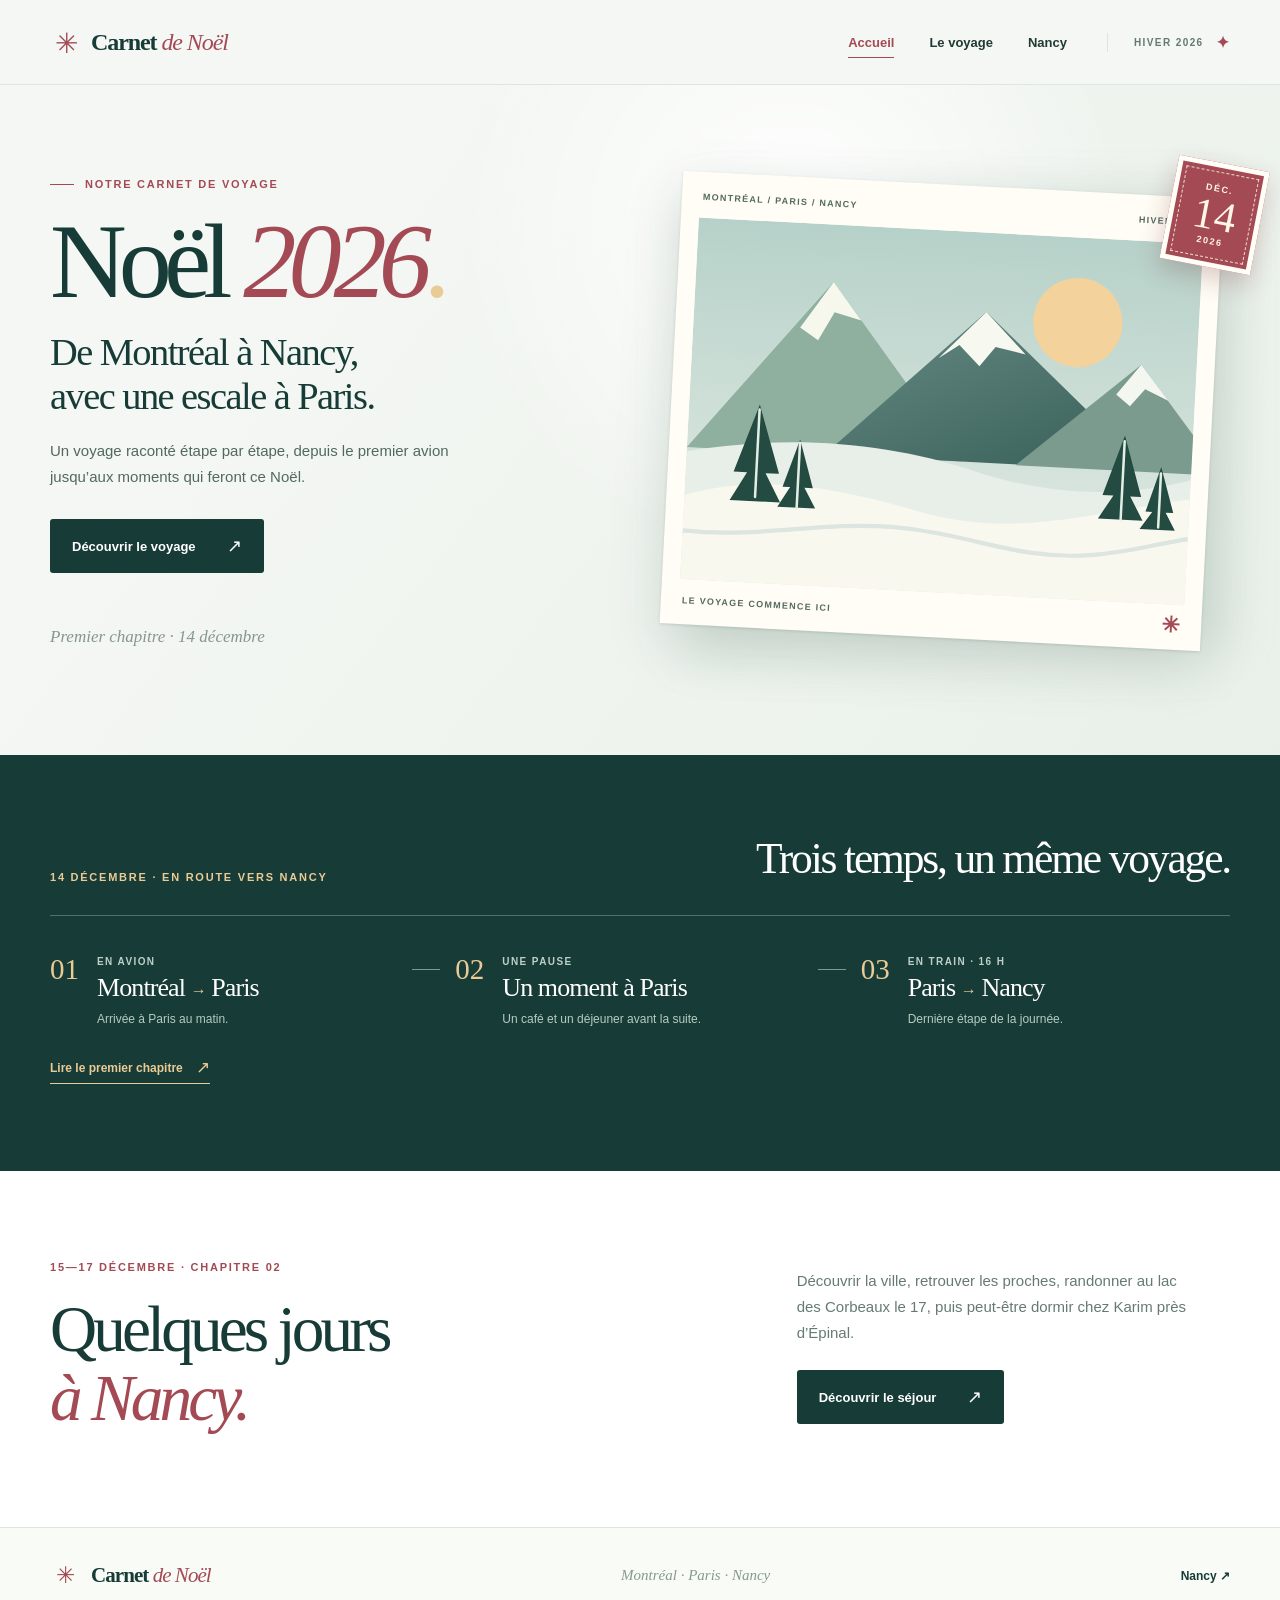
==== index.html @ 18bbd1e0 "Add possible overnight stay near Epinal" ====
<!doctype html>
<html lang="fr">
  <head>
    <meta charset="UTF-8" />
    <meta name="viewport" content="width=device-width, initial-scale=1" />
    <meta name="theme-color" content="#173b36" />
    <meta name="description" content="Le carnet de notre voyage de Noël 2026, de Montréal à Nancy en passant par Paris." />
    <title>Noël 2026 — Carnet de voyage</title>
    <link rel="icon" href="favicon.svg" type="image/svg+xml" />
    <link rel="stylesheet" href="styles.css" />
  </head>
  <body>
    <a class="skip-link" href="#contenu">Aller au contenu</a>
    <header class="site-header">
      <div class="shell header-inner">
        <a class="brand" href="index.html" aria-label="Carnet de Noël, accueil"><span class="brand-mark" aria-hidden="true">✳</span><span>Carnet <em>de Noël</em></span></a>
        <nav aria-label="Navigation principale"><a href="index.html" aria-current="page">Accueil</a><a href="voyage.html">Le voyage</a><a href="nancy.html">Nancy</a></nav>
        <span class="header-date">Hiver 2026 <span aria-hidden="true">✦</span></span>
      </div>
    </header>

    <main id="contenu">
      <section class="cover" aria-labelledby="cover-title">
        <div class="shell cover-grid">
          <div class="cover-copy">
            <p class="eyebrow"><span class="eyebrow-line"></span> Notre carnet de voyage</p>
            <h1 id="cover-title">Noël <i>2026</i><span class="title-period">.</span></h1>
            <p class="cover-lead">De Montréal à Nancy,<br />avec une escale à Paris.</p>
            <p class="cover-body">Un voyage raconté étape par étape, depuis le premier avion jusqu’aux moments qui feront ce Noël.</p>
            <a class="button button-primary" href="voyage.html">Découvrir le voyage <span aria-hidden="true">↗</span></a>
            <p class="cover-note">Premier chapitre · 14 décembre</p>
          </div>

          <div class="postcard-wrap" aria-label="Carte postale illustrée de montagnes enneigées">
            <div class="postcard">
              <div class="postcard-topline"><span>MONTRÉAL / PARIS / NANCY</span><span>HIVER 2026</span></div>
              <svg class="winter-scene" viewBox="0 0 600 430" role="img" aria-label="Montagnes enneigées, sapins et soleil d’hiver" xmlns="http://www.w3.org/2000/svg">
                <defs><linearGradient id="sky" x1="0" y1="0" x2="0" y2="1"><stop stop-color="#b6d1c9"/><stop offset="1" stop-color="#e4ece5"/></linearGradient><linearGradient id="mountain" x1="0" y1="0" x2="1" y2="1"><stop stop-color="#698d86"/><stop offset="1" stop-color="#365d57"/></linearGradient></defs>
                <rect width="600" height="430" fill="url(#sky)"/><circle cx="456" cy="101" r="53" fill="#f4d29b"/>
                <path d="M0 273 164 68l164 205Z" fill="#8faf9f"/><path d="m164 68 35 44-32-8-18 34-22-14Z" fill="#f6f8ee"/>
                <path d="M164 273 347 94l203 179Z" fill="url(#mountain)"/><path d="m347 94 49 48-36-7-18 24-25-24-24 17Z" fill="#f7f8ef"/>
                <path d="M391 274 534 147l104 127Z" fill="#7b9b8e"/><path d="m534 147 34 41-28-12-17 21-17-13Z" fill="#f4f7ef"/>
                <path d="M0 278c121-27 238-23 344 6 109 29 191 17 256-3v149H0Z" fill="#e8eee8"/>
                <path d="M0 330c88-30 179-19 279 5 116 27 205-10 321-31v126H0Z" fill="#f8f8ef"/>
                <g fill="#234b42"><path d="m57 299 27-81 27 81h-16l19 34H54l19-34Z"/><path d="m116 314 18-57 18 57h-10l14 24h-45l14-24Z"/><path d="m496 304 23-72 23 72h-13l16 28h-53l17-28Z"/><path d="m548 321 16-54 17 54h-9l12 21h-42l14-21Z"/></g>
                <g stroke="#e3eee5" stroke-width="3" stroke-linecap="round"><path d="M84 224v104M134 261v78M519 239v93M564 275v64"/></g>
                <path d="M0 372c92 5 161-19 248-17 97 3 149 32 237 21 44-5 79-18 115-25" fill="none" stroke="#dce5df" stroke-width="5"/>
              </svg>
              <div class="postcard-bottomline"><span>LE VOYAGE COMMENCE ICI</span><span aria-hidden="true">✳</span></div>
            </div>
            <div class="postcard-stamp" aria-hidden="true"><span>DÉC.</span><strong>14</strong><span>2026</span></div>
          </div>
        </div>
      </section>

      <section class="route-preview" aria-labelledby="route-title">
        <div class="shell">
          <div class="route-heading"><p class="eyebrow eyebrow-gold">14 décembre · En route vers Nancy</p><h2 id="route-title">Trois temps, un même voyage.</h2></div>
          <ol class="route-list">
            <li><span class="route-number">01</span><span class="route-line"></span><div><span class="route-mode">En avion</span><h3>Montréal <span aria-hidden="true">→</span> Paris</h3><p>Arrivée à Paris au matin.</p></div></li>
            <li><span class="route-number">02</span><span class="route-line"></span><div><span class="route-mode">Une pause</span><h3>Un moment à Paris</h3><p>Un café et un déjeuner avant la suite.</p></div></li>
            <li><span class="route-number">03</span><div><span class="route-mode">En train · 16 h</span><h3>Paris <span aria-hidden="true">→</span> Nancy</h3><p>Dernière étape de la journée.</p></div></li>
          </ol>
          <a class="light-link" href="voyage.html">Lire le premier chapitre <span aria-hidden="true">↗</span></a>
        </div>
      </section>
      <section class="stay-preview" aria-labelledby="stay-preview-title">
        <div class="shell stay-preview-grid"><div><p class="eyebrow">15—17 décembre · Chapitre 02</p><h2 id="stay-preview-title">Quelques jours<br /><i>à Nancy.</i></h2></div><div><p>Découvrir la ville, retrouver les proches, randonner au lac des Corbeaux le 17, puis peut-être dormir chez Karim près d’Épinal.</p><a class="button button-primary" href="nancy.html">Découvrir le séjour <span aria-hidden="true">↗</span></a></div></div>
      </section>
    </main>

    <footer class="site-footer"><div class="shell footer-inner"><a class="brand" href="index.html"><span class="brand-mark" aria-hidden="true">✳</span><span>Carnet <em>de Noël</em></span></a><p>Montréal · Paris · Nancy</p><a href="nancy.html">Nancy ↗</a></div></footer>
  </body>
</html>
---- styles.css ----
:root {
  --pine: #173b36;
  --deep-pine: #102e2b;
  --leaf: #40665d;
  --snow: #f4f7f3;
  --paper: #fffef9;
  --ink: #213a35;
  --muted: #667a73;
  --line: #dce6df;
  --berry: #a34a54;
  --gold: #eacb95;
  --display: "Iowan Old Style", "Baskerville", "Palatino Linotype", Georgia, serif;
  --body: "Avenir Next", Avenir, "Segoe UI", sans-serif;
}

*, *::before, *::after { box-sizing: border-box; }
html { scroll-behavior: smooth; }
body { margin: 0; color: var(--ink); background: var(--snow); font-family: var(--body); -webkit-font-smoothing: antialiased; }
a { color: inherit; text-decoration: none; }
svg { display: block; max-width: 100%; }
::selection { color: var(--deep-pine); background: var(--gold); }
:focus-visible { outline: 3px solid var(--berry); outline-offset: 4px; }
section { scroll-margin-top: 90px; }
.shell { width: min(1180px, calc(100% - 72px)); margin-inline: auto; }
.skip-link { position: fixed; top: 10px; left: 10px; z-index: 100; padding: 10px 16px; color: white; background: var(--pine); transform: translateY(-160%); }
.skip-link:focus { transform: translateY(0); }
h1, h2, h3, p { margin-top: 0; }
h1, h2, h3 { font-family: var(--display); font-weight: 500; }

.site-header { position: relative; z-index: 10; background: var(--snow); border-bottom: 1px solid #dce7df; }
.header-inner { display: flex; align-items: center; min-height: 84px; gap: 40px; }
.brand { display: inline-flex; align-items: center; gap: 10px; flex: none; color: var(--pine); font-family: var(--display); font-size: 24px; font-weight: 700; letter-spacing: -.045em; white-space: nowrap; }
.brand em { color: var(--berry); font-style: italic; font-weight: 500; }
.brand-mark { display: grid; place-items: center; width: 31px; height: 31px; color: var(--berry); font-family: var(--body); font-size: 28px; font-weight: 400; }
.site-header nav { display: flex; align-items: center; gap: 35px; margin-left: auto; font-size: 13px; font-weight: 700; }
.site-header nav a { position: relative; padding-block: 8px; transition: color .2s ease; }
.site-header nav a:hover, .site-header nav a[aria-current="page"] { color: var(--berry); }
.site-header nav a[aria-current="page"]::after { position: absolute; right: 0; bottom: 0; left: 0; height: 1px; content: ""; background: var(--berry); }
.header-date { display: flex; align-items: center; gap: 12px; padding-left: 26px; border-left: 1px solid var(--line); color: var(--muted); font-size: 10px; font-weight: 800; letter-spacing: .14em; text-transform: uppercase; white-space: nowrap; }
.header-date span { color: var(--berry); font-size: 16px; }

.eyebrow { display: flex; align-items: center; gap: 11px; margin-bottom: 22px; color: var(--berry); font-size: 11px; font-weight: 800; letter-spacing: .16em; text-transform: uppercase; }
.eyebrow-line { width: 24px; height: 1px; background: currentColor; }
.eyebrow-gold { color: var(--gold); }
.button { display: inline-flex; align-items: center; justify-content: space-between; gap: 31px; min-height: 54px; padding: 0 22px; border-radius: 3px; font-size: 13px; font-weight: 750; transition: transform .2s ease, background .2s ease; }
.button:hover { transform: translateY(-3px); }
.button-primary { color: white; background: var(--pine); }
.button-primary:hover { background: var(--deep-pine); }
.button span, .text-link span { font-size: 18px; font-weight: 400; }
.text-link { display: inline-flex; align-items: center; gap: 12px; padding-bottom: 5px; border-bottom: 1px solid #98b1a3; color: var(--pine); font-size: 13px; font-weight: 800; transition: color .2s ease, border-color .2s ease; }
.text-link:hover { color: var(--berry); border-color: var(--berry); }

/* Cover */
.cover { overflow: hidden; background: radial-gradient(circle at 62% 21%, #fff 0, transparent 35%), linear-gradient(128deg, #f4f7f3 24%, #e9f0e9 100%); }
.cover-grid { display: grid; grid-template-columns: minmax(0, .95fr) minmax(440px, 1fr); align-items: center; gap: clamp(45px, 7vw, 100px); min-height: 660px; padding-block: 80px 95px; }
.cover-copy { position: relative; z-index: 1; }
.cover h1 { margin-bottom: 19px; color: var(--pine); font-size: clamp(82px, 8.3vw, 128px); letter-spacing: -.075em; line-height: .94; white-space: nowrap; }
.cover h1 i { color: var(--berry); font-weight: 400; }
.title-period { color: var(--gold); }
.cover-lead { margin-bottom: 19px; color: var(--pine); font-family: var(--display); font-size: clamp(30px, 3vw, 42px); letter-spacing: -.04em; line-height: 1.14; }
.cover-body { max-width: 440px; margin-bottom: 29px; color: #526960; font-size: 15px; line-height: 1.75; }
.cover-note { margin: 54px 0 0; color: #85988d; font-family: var(--display); font-size: 17px; font-style: italic; }
.postcard-wrap { position: relative; padding: 20px 18px 22px 0; transform: rotate(3deg); }
.postcard-wrap::before { position: absolute; inset: 35px 2px 8px 15px; content: ""; background: #9cb7a7; filter: blur(25px); opacity: .28; transform: rotate(-3deg); }
.postcard { position: relative; padding: 18px; background: #fffdf5; box-shadow: 0 20px 60px #183d361e, 0 1px 3px #173b3626; }
.postcard-topline, .postcard-bottomline { display: flex; align-items: center; justify-content: space-between; color: #536a60; font-size: 9px; font-weight: 800; letter-spacing: .14em; }
.postcard-topline { padding: 2px 3px 16px; }
.postcard-bottomline { padding: 14px 3px 0; }
.postcard-bottomline span:last-child { color: var(--berry); font-size: 22px; line-height: .6; }
.winter-scene { width: 100%; aspect-ratio: 600 / 430; object-fit: cover; }
.postcard-stamp { position: absolute; top: -16px; right: -20px; display: flex; flex-direction: column; align-items: center; justify-content: center; width: 92px; height: 105px; color: #fff6e9; background: var(--berry); border: 5px solid #fffdf5; outline: 1px dashed #f1d9cb; outline-offset: -10px; box-shadow: 0 10px 25px #6f30323d; transform: rotate(8deg); }
.postcard-stamp span { font-size: 9px; font-weight: 800; letter-spacing: .18em; }
.postcard-stamp strong { font-family: var(--display); font-size: 43px; font-weight: 400; line-height: 1; }
.route-preview { padding-block: 80px 87px; color: white; background: var(--pine); }
.route-heading { display: flex; align-items: end; justify-content: space-between; gap: 28px; padding-bottom: 32px; border-bottom: 1px solid #52716a; }
.route-heading .eyebrow { margin-bottom: 0; }
.route-heading h2 { max-width: 580px; margin: 0; font-size: clamp(34px, 3.4vw, 48px); letter-spacing: -.05em; line-height: 1.1; text-align: right; }
.route-list { display: grid; grid-template-columns: repeat(3, minmax(0, 1fr)); gap: 36px; margin: 39px 0 29px; padding: 0; list-style: none; }
.route-list li { position: relative; display: flex; gap: 18px; min-width: 0; }
.route-number { flex: none; color: var(--gold); font-family: var(--display); font-size: 29px; line-height: 1; }
.route-line { position: absolute; top: 14px; right: -21px; width: 28px; border-top: 1px solid #7d9a8e; }
.route-mode { display: block; margin: 1px 0 7px; color: #bed0c6; font-size: 10px; font-weight: 800; letter-spacing: .14em; text-transform: uppercase; }
.route-list h3 { margin-bottom: 7px; color: #fff; font-size: 26px; letter-spacing: -.035em; line-height: 1.1; }
.route-list h3 span { color: var(--gold); font-family: var(--body); font-size: 16px; }
.route-list p { margin: 0; color: #b6ccc1; font-size: 12px; line-height: 1.55; }
.light-link { display: inline-flex; align-items: center; gap: 13px; padding-bottom: 5px; border-bottom: 1px solid var(--gold); color: var(--gold); font-size: 12px; font-weight: 800; }
.light-link:hover { color: white; border-color: white; }
.light-link span { font-size: 17px; font-weight: 400; }
.stay-preview { padding-block: 90px 95px; background: #fff; }
.stay-preview-grid { display: grid; grid-template-columns: 1fr minmax(0, .66fr); align-items: end; gap: 90px; }
.stay-preview h2 { margin: 0; color: var(--pine); font-size: clamp(51px, 5.1vw, 75px); letter-spacing: -.06em; line-height: 1.05; }
.stay-preview h2 i { color: var(--berry); font-weight: 400; }
.stay-preview-grid > div:last-child { padding-bottom: 8px; }
.stay-preview-grid > div:last-child p { max-width: 390px; margin-bottom: 24px; color: var(--muted); font-size: 15px; line-height: 1.75; }

/* Journey chapter */
.journey-hero { overflow: hidden; background: radial-gradient(circle at 90% 0, #fff 0, transparent 38%), #edf3ec; }
.journey-hero-grid { display: grid; grid-template-columns: minmax(0, 1fr) minmax(430px, .9fr); align-items: center; gap: 70px; min-height: 485px; padding-block: 75px 88px; }
.journey-hero h1 { margin-bottom: 18px; color: var(--pine); font-size: clamp(75px, 8vw, 120px); letter-spacing: -.075em; line-height: .97; }
.journey-hero h1 i { color: var(--berry); font-weight: 400; }
.journey-lead { max-width: 480px; margin-bottom: 29px; color: #526960; font-size: 17px; line-height: 1.68; }
.journey-ticket { position: relative; padding: 28px 32px 31px; background: #fffdf5; border: 1px solid #e1e4d9; box-shadow: 16px 16px 0 #d4e2d7, 0 14px 40px #173b3614; transform: rotate(2deg); }
.journey-ticket::before, .journey-ticket::after { position: absolute; left: -1px; width: 18px; height: 18px; border-radius: 50%; content: ""; background: #edf3ec; }
.journey-ticket::before { top: 64%; transform: translate(-50%, -50%); }
.journey-ticket::after { right: -1px; left: auto; top: 64%; transform: translate(50%, -50%); }
.ticket-top { display: flex; justify-content: space-between; color: #6a8073; font-size: 10px; font-weight: 800; letter-spacing: .14em; }
.ticket-route { display: flex; align-items: center; justify-content: space-between; gap: 15px; margin: 39px 0 8px; color: var(--pine); font-family: var(--display); font-size: clamp(42px, 4vw, 56px); letter-spacing: -.055em; line-height: 1; }
.ticket-dash { position: relative; flex: 1; min-width: 20px; border-top: 1px dashed #96ad9d; }
.ticket-dash span { position: absolute; top: -9px; left: calc(50% - 7px); padding: 0 3px; color: var(--berry); background: #fffdf5; font-family: var(--body); font-size: 14px; }
.ticket-cities { display: flex; justify-content: space-between; color: var(--muted); font-size: 11px; font-weight: 700; }
.ticket-bottom { display: flex; justify-content: space-between; gap: 20px; margin-top: 31px; padding-top: 22px; border-top: 1px dashed #a9bbaa; }
.ticket-bottom div { display: flex; flex-direction: column; gap: 5px; }
.ticket-bottom small { color: #819687; font-size: 9px; font-weight: 800; letter-spacing: .13em; }
.ticket-bottom strong { color: var(--pine); font-size: 13px; }
.chapter-nav { background: #fff; border-block: 1px solid var(--line); }
.chapter-nav .shell { display: flex; justify-content: center; gap: clamp(35px, 8vw, 110px); }
.chapter-nav a { display: flex; align-items: center; gap: 9px; min-height: 60px; color: var(--pine); font-size: 12px; font-weight: 750; white-space: nowrap; }
.chapter-nav a:hover { color: var(--berry); }
.chapter-nav span { color: var(--berry); font-family: var(--display); font-size: 18px; }
.chapter { padding-block: 105px; }
.chapter-grid { display: grid; grid-template-columns: minmax(0, .85fr) minmax(420px, 1fr); align-items: center; gap: clamp(60px, 10vw, 145px); }
.chapter-copy { max-width: 500px; }
.chapter-copy h2, .chapter-train h2 { margin: 0 0 24px; color: var(--pine); font-size: clamp(54px, 5.5vw, 78px); letter-spacing: -.06em; line-height: 1.02; }
.chapter-copy h2 i, .chapter-train h2 i { color: var(--berry); font-weight: 400; }
.chapter-copy > p:not(.eyebrow), .chapter-train p:not(.eyebrow) { color: #586f64; font-size: 15px; line-height: 1.75; }
.chapter-copy > p strong { color: var(--pine); }
.chapter-meta { display: grid; grid-template-columns: auto 1fr; gap: 10px 20px; max-width: 410px; margin-top: 30px; padding-top: 20px; border-top: 1px solid #bdcec0; font-size: 12px; }
.chapter-meta span { color: var(--muted); }
.chapter-meta strong { color: var(--pine); }
.chapter-flight { background: #f5f8f4; }
.flight-art { position: relative; overflow: hidden; height: 440px; background: linear-gradient(160deg, #364e60 0%, #6f8f94 54%, #b7d0c5 100%); }
.flight-sun { position: absolute; top: 58px; right: 75px; width: 85px; height: 85px; border-radius: 50%; background: #f2d5a2; box-shadow: 0 0 0 21px #eacb9517; }
.flight-horizon { position: absolute; right: -12%; bottom: -95px; left: -12%; height: 260px; border-radius: 50% 50% 0 0; background: #ceded2; transform: rotate(-7deg); }
.flight-horizon::before { position: absolute; top: 24px; right: 0; left: 0; height: 260px; border-radius: 50% 50% 0 0; content: ""; background: #eef1e7; transform: rotate(5deg); }
.flight-path { position: absolute; top: 116px; left: 55px; width: 280px; height: 190px; border-top: 2px dashed #e8ede7; border-left: 2px dashed #e8ede7; border-radius: 75% 0 0 0; transform: rotate(-12deg); }
.flight-plane { position: absolute; top: 91px; left: 318px; color: #fff7e7; font-size: 50px; transform: rotate(18deg); }
.flight-art-label, .cafe-art-label { position: absolute; right: 25px; bottom: 24px; left: 25px; z-index: 2; color: var(--pine); font-size: 10px; font-weight: 800; letter-spacing: .18em; text-align: right; }
.chapter-paris { background: #fff; }
.reverse-grid { grid-template-columns: minmax(420px, 1fr) minmax(0, .85fr); }
.cafe-art { position: relative; overflow: hidden; height: 460px; background: #d9e5dc; }
.cafe-window { position: absolute; top: 0; left: 15%; width: 70%; height: 69%; border: 17px solid #59786c; border-top: 0; background: linear-gradient(155deg, #b0c9bb, #e4eadf); }
.cafe-window::before { position: absolute; top: 0; bottom: 0; left: 48%; width: 12px; content: ""; background: #59786c; }
.cafe-window::after { position: absolute; right: 0; bottom: 37%; left: 0; height: 12px; content: ""; background: #59786c; }
.cafe-table { position: absolute; right: -10%; bottom: -90px; left: -10%; height: 280px; border-radius: 50% 50% 0 0; background: #8e5952; box-shadow: 0 -17px 0 #6f4643; }
.cafe-cup { position: absolute; z-index: 1; bottom: 101px; left: calc(50% - 53px); width: 106px; height: 86px; border-radius: 0 0 48px 48px; background: #fffdf5; box-shadow: inset -13px 0 0 #eae9db, 0 10px 0 -2px #cbb1a1; }
.cafe-cup::before { position: absolute; top: -13px; left: 0; width: 106px; height: 26px; border-radius: 50%; content: ""; background: #fffdf5; box-shadow: inset 0 6px 0 #e7e5d9; }
.cafe-cup::after { position: absolute; top: -6px; left: 11px; width: 84px; height: 15px; border-radius: 50%; content: ""; background: #6b4c3d; }
.cafe-handle { position: absolute; z-index: 0; bottom: 117px; left: calc(50% + 45px); width: 49px; height: 57px; border: 13px solid #f7f5eb; border-radius: 50%; }
.cafe-steam { position: absolute; z-index: 1; bottom: 198px; width: 17px; height: 65px; border-left: 3px solid #fffaf0; border-radius: 50%; opacity: .74; }
.steam-one { left: calc(50% - 18px); transform: rotate(12deg); }
.steam-two { left: calc(50% + 18px); height: 53px; transform: rotate(-10deg); }
.cafe-art-label { color: #fffaf0; }
.place-card { margin-top: 26px; padding: 25px 27px 23px; border-left: 3px solid var(--berry); background: #f3f7f2; }
.place-tag { color: var(--berry); font-size: 10px; font-weight: 800; letter-spacing: .12em; text-transform: uppercase; }
.place-card h3 { margin: 10px 0 7px; color: var(--pine); font-size: 31px; letter-spacing: -.035em; }
.place-card p { margin-bottom: 10px; color: #60756b; font-size: 13px; line-height: 1.55; }
.place-card address { margin-bottom: 17px; color: var(--muted); font-size: 11px; font-style: normal; }
.place-card a, .source-link { display: inline-flex; gap: 9px; padding-bottom: 3px; border-bottom: 1px solid #a4b9a8; color: var(--pine); font-size: 12px; font-weight: 800; }
.place-card a:hover, .source-link:hover { color: var(--berry); border-color: var(--berry); }
.chapter-train { color: white; background: var(--pine); }
.train-grid { display: grid; grid-template-columns: minmax(0, 1fr) minmax(300px, .7fr); align-items: center; gap: 110px; }
.chapter-train h2 { color: white; white-space: nowrap; }
.chapter-train h2 span { color: var(--gold); font-family: var(--body); font-size: .55em; font-weight: 300; vertical-align: .08em; }
.chapter-train h2 i { color: var(--gold); }
.chapter-train p:not(.eyebrow) { max-width: 580px; color: #c2d7cc; }
.chapter-train p strong { color: white; }
.station-line { display: flex; align-items: center; gap: 21px; max-width: 530px; margin-top: 40px; padding-block: 19px; border-block: 1px solid #56736b; }
.station-line div { display: flex; flex-direction: column; gap: 5px; white-space: nowrap; }
.station-line small { color: #a9c0b3; font-size: 9px; font-weight: 800; letter-spacing: .14em; }
.station-line strong { font-family: var(--display); font-size: 25px; font-weight: 500; }
.station-line > span { flex: 1; border-top: 1px dashed #90aa9a; }
.source-link { margin-top: 24px; color: var(--gold); border-color: var(--gold); }
.source-link:hover { color: white; border-color: white; }
.train-time { display: flex; flex-direction: column; align-items: center; justify-content: center; aspect-ratio: 1; max-width: 360px; margin-inline: auto; border: 1px solid #79948a; border-radius: 50%; outline: 1px dashed #79948a; outline-offset: 12px; color: var(--gold); text-align: center; }
.train-time > span { font-size: 10px; font-weight: 800; letter-spacing: .16em; }
.train-time strong { margin: 9px 0; color: #fff; font-family: var(--display); font-size: clamp(85px, 9vw, 128px); font-weight: 400; letter-spacing: -.08em; line-height: 1; }
.train-time strong span { margin-left: 2px; color: var(--gold); font-size: .45em; letter-spacing: -.03em; }
.next-chapter { padding-block: 95px 104px; background: #edf3ec; text-align: center; }
.next-chapter .shell > span { color: var(--berry); font-size: 31px; }
.next-chapter .eyebrow { justify-content: center; margin: 18px 0 14px; }
.next-chapter h2 { margin: 0 0 16px; color: var(--pine); font-size: clamp(43px, 4.6vw, 67px); letter-spacing: -.055em; line-height: 1.07; }
.next-chapter p:not(.eyebrow) { margin-bottom: 27px; color: var(--muted); font-size: 14px; }

/* Nancy stay */
.nancy-hero { overflow: hidden; background: radial-gradient(circle at 78% 9%, #fff 0, transparent 35%), linear-gradient(130deg, #f3f7f1, #e8efe7); }
.nancy-hero-grid { display: grid; grid-template-columns: minmax(0, 1fr) minmax(420px, .92fr); align-items: center; gap: clamp(50px, 7vw, 100px); min-height: 625px; padding-block: 80px 91px; }
.nancy-hero-copy h1 { max-width: 680px; margin: 0 0 27px; color: var(--pine); font-size: clamp(65px, 6.2vw, 92px); letter-spacing: -.067em; line-height: 1; }
.nancy-hero-copy h1 i { color: var(--berry); font-weight: 400; }
.nancy-hero-copy > p:not(.eyebrow) { max-width: 480px; margin-bottom: 29px; color: #526960; font-size: 16px; line-height: 1.72; }
.nancy-hero-copy > p strong { color: var(--pine); }
.nancy-postcard { padding: 17px; background: #fffdf5; box-shadow: 0 20px 60px #183d361e, 0 1px 3px #173b3626; transform: rotate(3deg); }
.nancy-postcard svg { width: 100%; aspect-ratio: 640 / 480; }
.nancy-postcard-top, .nancy-postcard-bottom { display: flex; align-items: center; justify-content: space-between; padding-inline: 3px; color: #536a60; font-size: 9px; font-weight: 800; letter-spacing: .14em; }
.nancy-postcard-top { padding-block: 2px 15px; }
.nancy-postcard-bottom { padding-top: 14px; }
.nancy-postcard-bottom span:last-child { color: var(--berry); font-size: 22px; line-height: .6; }
.nancy-days { color: white; background: var(--pine); }
.days-inner { display: grid; grid-template-columns: 1.5fr repeat(3, .62fr) .65fr; align-items: center; gap: 20px; min-height: 170px; }
.days-caption { display: flex; flex-direction: column; gap: 8px; }
.days-caption span, .days-year { color: var(--gold); font-size: 10px; font-weight: 800; letter-spacing: .15em; line-height: 1.6; }
.days-caption strong { font-family: var(--display); font-size: 26px; font-weight: 500; letter-spacing: -.03em; }
.day { display: flex; align-items: baseline; gap: 7px; justify-content: center; padding-inline: 12px; border-left: 1px solid #6f8d81; }
.day strong { font-family: var(--display); font-size: 62px; font-weight: 400; letter-spacing: -.06em; line-height: 1; }
.day span { color: #bfd0c7; font-size: 10px; font-weight: 800; letter-spacing: .12em; }
.days-year { justify-self: end; }
.lake-feature { overflow: hidden; padding-block: 103px 112px; background: #e7efe8; }
.lake-grid { display: grid; grid-template-columns: minmax(0, .86fr) minmax(450px, 1.14fr); align-items: center; gap: clamp(55px, 8vw, 105px); }
.lake-copy h2 { margin: 0 0 23px; color: var(--pine); font-size: clamp(52px, 5vw, 72px); letter-spacing: -.06em; line-height: 1.05; }
.lake-copy h2 i { color: var(--berry); font-weight: 400; }
.lake-copy > p:not(.eyebrow) { max-width: 460px; color: #586f64; font-size: 15px; line-height: 1.75; }
.lake-note { max-width: 465px; margin-top: 27px; padding: 18px 19px 17px; border-left: 3px solid var(--berry); background: #f8faf6; }
.lake-note strong { display: block; margin-bottom: 7px; color: var(--pine); font-size: 12px; }
.lake-note p { margin-bottom: 11px; color: #697d70; font-size: 12px; line-height: 1.6; }
.lake-note a { display: inline-flex; gap: 7px; color: var(--berry); font-size: 11px; font-weight: 800; text-decoration: underline; text-underline-offset: 3px; }
.lake-note a:hover { color: var(--pine); }
.lake-figure { width: 100%; margin: 0; padding: 14px 14px 17px; background: #fffdf5; box-shadow: 0 19px 52px #173b3626; transform: rotate(2deg); }
.lake-figure img { display: block; width: 100%; height: auto; }
.lake-figure figcaption { display: flex; justify-content: space-between; gap: 13px; padding: 14px 3px 0; color: #687d70; font-size: 10px; line-height: 1.45; }
.lake-figure figcaption span:last-child { flex: none; }
.lake-figure figcaption a { color: var(--berry); text-decoration: underline; text-underline-offset: 2px; }
.lake-figure figcaption a:hover { color: var(--pine); }
.nancy-stay { padding-block: 110px 119px; background: #fff; }
.nancy-heading { max-width: 770px; margin-bottom: 42px; }
.nancy-heading h2 { margin: 0 0 19px; color: var(--pine); font-size: clamp(47px, 4.8vw, 70px); letter-spacing: -.06em; line-height: 1.06; }
.nancy-heading h2 i { color: var(--berry); font-weight: 400; }
.nancy-heading > p:not(.eyebrow) { max-width: 550px; margin: 0; color: var(--muted); font-size: 15px; line-height: 1.75; }
.nancy-moments { display: grid; grid-template-columns: 1fr 1fr; gap: 23px; }
.moment-card { position: relative; min-height: 398px; padding: 37px 39px 32px; overflow: hidden; }
.moment-city { background: #e9f0e9; }
.moment-people { background: #f7f0ec; }
.moment-symbol { position: absolute; top: 22px; right: 32px; color: #b0c6b7; font-family: var(--display); font-size: 44px; line-height: 1; }
.moment-people .moment-symbol { color: #d7aeb0; font-size: 42px; }
.moment-label { margin-bottom: 35px; color: var(--berry); font-size: 10px; font-weight: 800; letter-spacing: .16em; text-transform: uppercase; }
.moment-card h3 { max-width: 450px; margin-bottom: 16px; color: var(--pine); font-size: clamp(34px, 3.4vw, 46px); letter-spacing: -.055em; line-height: 1.12; }
.moment-card > p:not(.moment-label) { max-width: 430px; color: #61786b; font-size: 14px; line-height: 1.7; }
.moment-foot { display: inline-block; margin-top: 27px; padding-top: 12px; border-top: 1px solid #b1c8b8; color: var(--pine); font-size: 11px; font-weight: 800; letter-spacing: .1em; text-transform: uppercase; }
.people-row { display: grid; grid-template-columns: 100px 1fr; gap: 15px; align-items: start; padding-block: 15px; border-top: 1px solid #e1d1c9; }
.people-row strong { color: var(--pine); font-size: 13px; }
.people-row small { display: block; margin-top: 2px; color: var(--berry); font-size: 10px; font-weight: 700; }
.people-row p { margin: 0; color: #6e756a; font-size: 12px; line-height: 1.55; }
.nancy-close { padding-block: 97px 104px; color: white; background: var(--pine); text-align: center; }
.nancy-close .eyebrow { justify-content: center; }
.nancy-close h2 { margin: 0 0 19px; font-size: clamp(50px, 5.1vw, 74px); letter-spacing: -.06em; line-height: 1.06; }
.nancy-close h2 i { color: var(--gold); font-weight: 400; }
.nancy-close p:not(.eyebrow) { margin-bottom: 26px; color: #c3d6cd; font-size: 14px; line-height: 1.7; }
.night-status { display: block; width: max-content; margin: 0 auto 27px; padding: 9px 14px; border: 1px solid #a9aa83; color: var(--gold); font-size: 10px; font-weight: 800; letter-spacing: .15em; text-transform: uppercase; }

.site-footer { padding-block: 32px; background: #f9fbf7; border-top: 1px solid var(--line); }
.footer-inner { display: flex; align-items: center; justify-content: space-between; gap: 20px; }
.site-footer .brand { font-size: 21px; }
.site-footer .brand-mark { font-size: 23px; }
.footer-inner p { margin: 0; color: #87998d; font-family: var(--display); font-size: 15px; font-style: italic; }
.footer-inner > a:last-child { color: var(--pine); font-size: 12px; font-weight: 750; }
.footer-inner > a:last-child:hover { color: var(--berry); }

@media (max-width: 1060px) {
  .shell { width: min(100% - 48px, 1180px); }
  .cover-grid { grid-template-columns: minmax(0, 1fr) minmax(340px, .88fr); gap: 30px; min-height: 580px; }
  .cover h1 { font-size: clamp(75px, 8vw, 95px); }
  .postcard-stamp { right: 0; }
  .journey-hero-grid, .chapter-grid { gap: 55px; }
  .journey-hero-grid { grid-template-columns: minmax(0, 1fr) minmax(340px, .9fr); }
  .chapter-grid { grid-template-columns: minmax(0, .85fr) minmax(350px, 1fr); }
  .reverse-grid { grid-template-columns: minmax(350px, 1fr) minmax(0, .85fr); }
  .train-grid { gap: 65px; }
  .nancy-hero-grid { grid-template-columns: minmax(0, 1fr) minmax(350px, .9fr); gap: 45px; }
  .nancy-hero-copy h1 { font-size: clamp(61px, 6vw, 76px); }
  .days-inner { gap: 10px; }
  .days-caption strong { font-size: 22px; }
  .day strong { font-size: 53px; }
  .lake-grid { grid-template-columns: minmax(0, .86fr) minmax(350px, 1.14fr); gap: 45px; }
  .lake-copy h2 { font-size: 59px; }
}

@media (max-width: 760px) {
  .shell { width: min(100% - 40px, 560px); }
  .header-inner { min-height: 70px; gap: 0; flex-wrap: wrap; padding-block: 12px; }
  .brand { font-size: 22px; }
  .header-date { margin-left: auto; padding-left: 0; border: 0; font-size: 9px; }
  .site-header nav { order: 3; justify-content: space-between; width: 100%; margin: 12px 0 0; padding-top: 10px; border-top: 1px solid var(--line); font-size: 12px; }
  section { scroll-margin-top: 100px; }
  .cover-grid, .journey-hero-grid, .chapter-grid, .reverse-grid, .train-grid { grid-template-columns: 1fr; }
  .cover-grid { gap: 40px; min-height: 0; padding-block: 58px 70px; }
  .cover h1 { font-size: clamp(80px, 17vw, 120px); }
  .cover-lead { font-size: 35px; }
  .cover-note { margin-top: 32px; }
  .postcard-wrap { width: min(100%, 510px); margin-inline: auto; }
  .route-preview { padding-block: 68px 76px; }
  .route-heading { display: block; }
  .route-heading h2 { margin-top: 15px; text-align: left; }
  .route-list { grid-template-columns: 1fr; gap: 29px; }
  .route-list li { padding-bottom: 26px; border-bottom: 1px solid #52716a; }
  .route-list li:last-child { border: 0; padding-bottom: 0; }
  .route-line { display: none; }
  .stay-preview { padding-block: 73px 82px; }
  .stay-preview-grid { grid-template-columns: 1fr; gap: 24px; }
  .stay-preview h2 { font-size: 59px; }
  .journey-hero-grid { gap: 48px; min-height: 0; padding-block: 65px 80px; }
  .journey-hero h1 { font-size: clamp(70px, 15vw, 110px); }
  .journey-ticket { width: min(100% - 20px, 500px); margin-inline: auto; }
  .chapter-nav .shell { justify-content: space-between; gap: 15px; }
  .chapter-nav a { font-size: 11px; }
  .chapter { padding-block: 77px; }
  .chapter-grid, .train-grid { gap: 39px; }
  .chapter-copy { max-width: none; }
  .flight-art, .cafe-art { height: min(80vw, 440px); }
  .reverse-grid .cafe-art { order: 2; }
  .chapter-train h2 { white-space: normal; }
  .train-time { width: min(80%, 350px); }
  .next-chapter { padding-block: 78px 86px; }
  .nancy-hero-grid { grid-template-columns: 1fr; gap: 45px; min-height: 0; padding-block: 67px 79px; }
  .nancy-hero-copy h1 { font-size: clamp(65px, 11vw, 90px); }
  .nancy-postcard { width: min(100% - 14px, 510px); margin-inline: auto; }
  .days-inner { grid-template-columns: repeat(3, 1fr); gap: 0; padding-block: 31px 34px; }
  .days-caption { grid-column: 1 / -1; margin-bottom: 20px; }
  .day { padding-inline: 0; }
  .day:nth-child(2) { border-left: 0; }
  .days-year { grid-column: 1 / -1; justify-self: start; margin-top: 19px; }
  .lake-feature { padding-block: 78px 89px; }
  .lake-grid { grid-template-columns: 1fr; gap: 37px; }
  .lake-copy h2 { font-size: 59px; }
  .lake-figure { width: min(100% - 12px, 560px); margin-inline: auto; }
  .nancy-stay { padding-block: 78px 87px; }
  .nancy-moments { grid-template-columns: 1fr; }
  .moment-card { min-height: 0; }
  .nancy-close { padding-block: 77px 86px; }
  .footer-inner { flex-wrap: wrap; }
  .footer-inner p { order: 3; width: 100%; }
}

@media (max-width: 450px) {
  .shell { width: calc(100% - 32px); }
  .brand { font-size: 21px; }
  .header-date { font-size: 8px; }
  .cover h1 { font-size: clamp(73px, 18vw, 84px); }
  .cover-lead { font-size: 31px; }
  .postcard-wrap { padding-right: 10px; }
  .postcard { padding: 11px; }
  .postcard-stamp { right: 12px; width: 70px; height: 82px; }
  .postcard-stamp strong { font-size: 32px; }
  .postcard-stamp span { font-size: 7px; }
  .postcard-topline, .postcard-bottomline { font-size: 7px; }
  .journey-ticket { padding: 23px 20px; }
  .ticket-route { gap: 7px; font-size: 43px; }
  .ticket-bottom strong { font-size: 11px; }
  .chapter-nav a { gap: 5px; font-size: 10px; }
  .chapter-nav span { font-size: 16px; }
  .chapter-copy h2, .chapter-train h2 { font-size: 58px; }
  .flight-path { left: 20px; width: 230px; }
  .flight-plane { left: 245px; }
  .station-line strong { font-size: 21px; }
  .next-chapter h2 { font-size: 44px; }
  .stay-preview h2 { font-size: 50px; }
  .nancy-hero-copy h1 { font-size: clamp(59px, 12vw, 74px); }
  .nancy-postcard { padding: 11px; }
  .nancy-postcard-top, .nancy-postcard-bottom { font-size: 7px; }
  .day strong { font-size: 47px; }
  .lake-copy h2 { font-size: 49px; }
  .lake-figure { padding: 9px 9px 13px; }
  .lake-figure figcaption { flex-direction: column; gap: 5px; font-size: 9px; }
  .nancy-heading h2 { font-size: 45px; }
  .moment-card { padding: 28px 27px; }
  .moment-card h3 { font-size: 37px; }
  .people-row { grid-template-columns: 1fr; gap: 5px; }
  .nancy-close h2 { font-size: 48px; }
}

@media (prefers-reduced-motion: reduce) {
  html { scroll-behavior: auto; }
  *, *::before, *::after { transition-duration: .01ms !important; animation-duration: .01ms !important; }
}
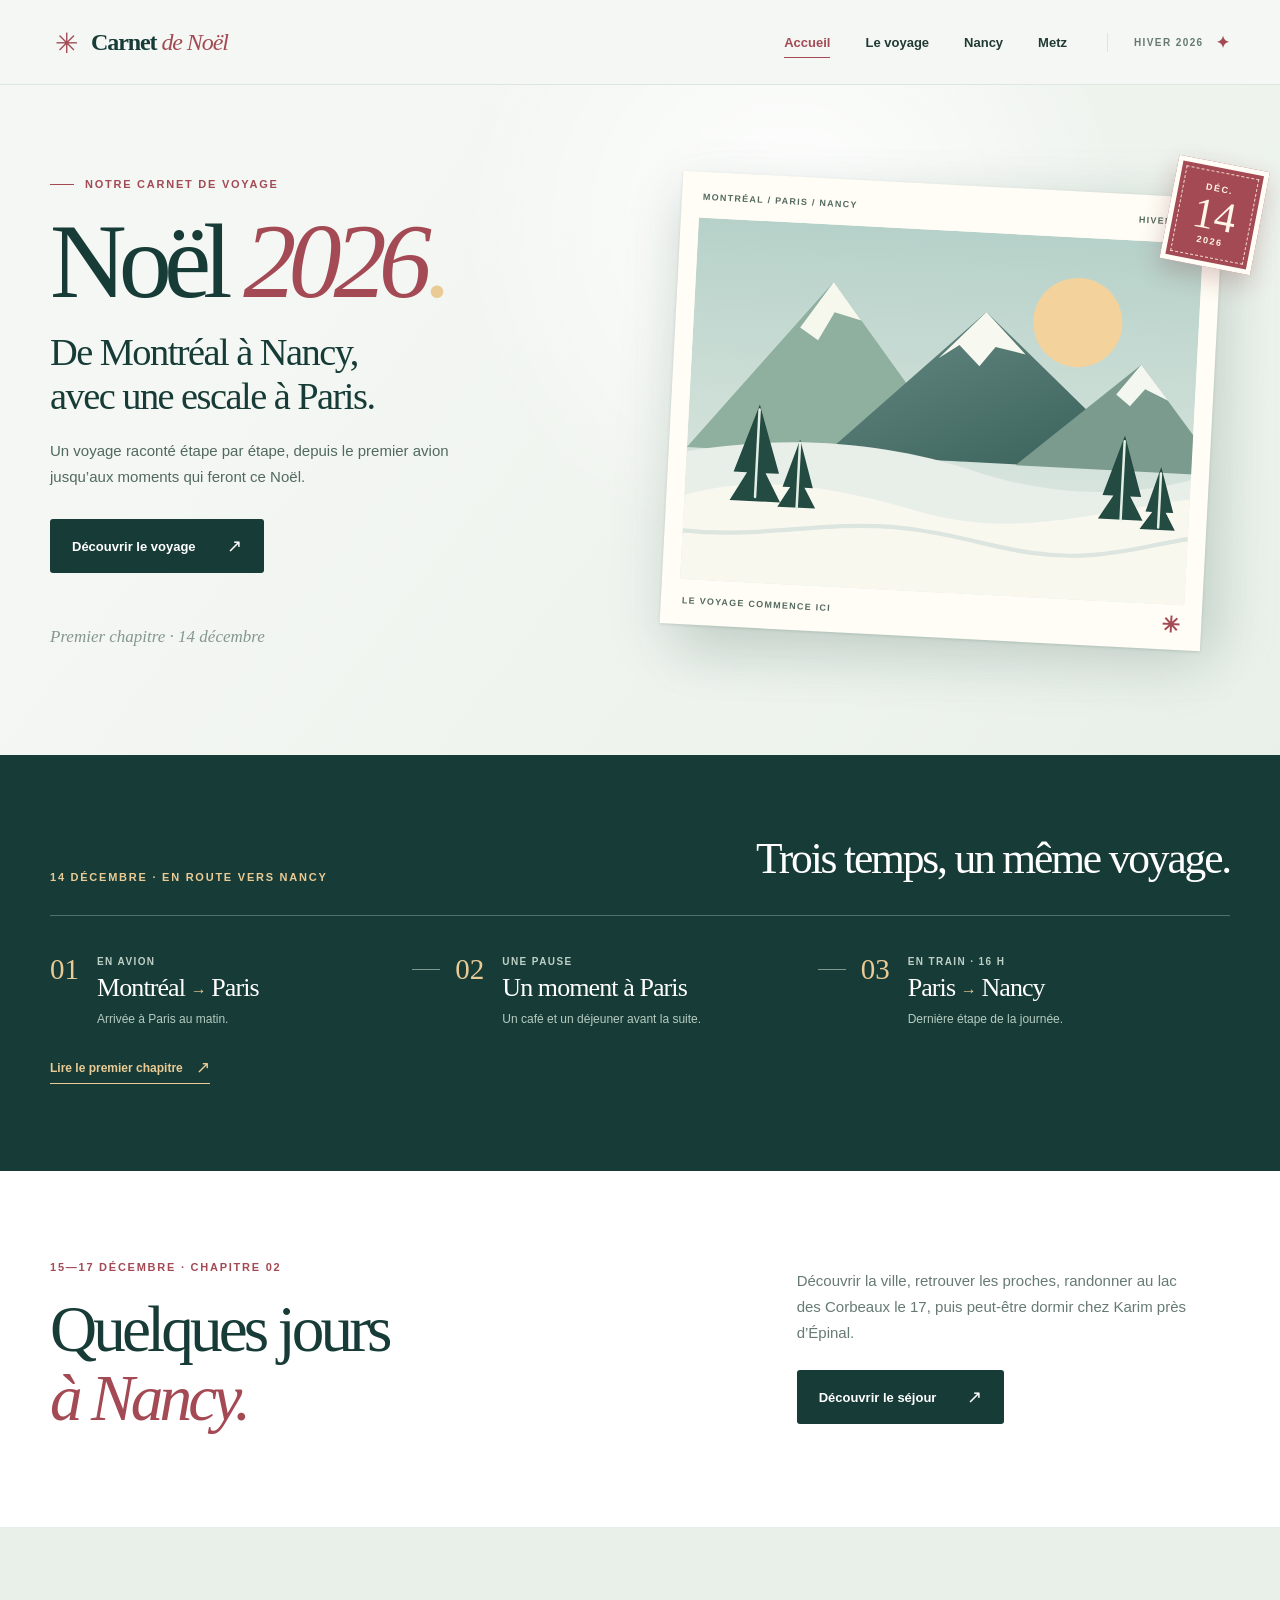
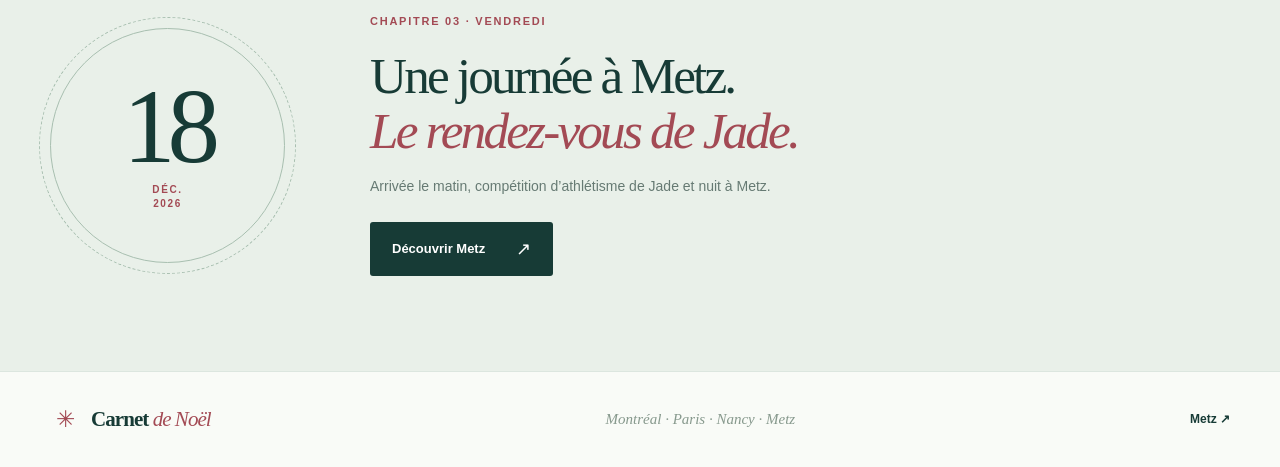
==== commit af5dcb85: "Add Metz and Jade athletics chapter" ====
--- a/index.html
+++ b/index.html
@@ -14,7 +14,7 @@
     <header class="site-header">
       <div class="shell header-inner">
         <a class="brand" href="index.html" aria-label="Carnet de Noël, accueil"><span class="brand-mark" aria-hidden="true">✳</span><span>Carnet <em>de Noël</em></span></a>
-        <nav aria-label="Navigation principale"><a href="index.html" aria-current="page">Accueil</a><a href="voyage.html">Le voyage</a><a href="nancy.html">Nancy</a></nav>
+        <nav aria-label="Navigation principale"><a href="index.html" aria-current="page">Accueil</a><a href="voyage.html">Le voyage</a><a href="nancy.html">Nancy</a><a href="metz.html">Metz</a></nav>
         <span class="header-date">Hiver 2026 <span aria-hidden="true">✦</span></span>
       </div>
     </header>
@@ -67,8 +67,9 @@
       <section class="stay-preview" aria-labelledby="stay-preview-title">
         <div class="shell stay-preview-grid"><div><p class="eyebrow">15—17 décembre · Chapitre 02</p><h2 id="stay-preview-title">Quelques jours<br /><i>à Nancy.</i></h2></div><div><p>Découvrir la ville, retrouver les proches, randonner au lac des Corbeaux le 17, puis peut-être dormir chez Karim près d’Épinal.</p><a class="button button-primary" href="nancy.html">Découvrir le séjour <span aria-hidden="true">↗</span></a></div></div>
       </section>
+      <section class="metz-preview" aria-labelledby="metz-preview-title"><div class="shell metz-preview-grid"><div class="metz-preview-date"><strong>18</strong><span>DÉC.<br />2026</span></div><div><p class="eyebrow">Chapitre 03 · Vendredi</p><h2 id="metz-preview-title">Une journée à Metz.<br /><i>Le rendez-vous de Jade.</i></h2><p>Arrivée le matin, compétition d’athlétisme de Jade et nuit à Metz.</p><a class="button button-primary" href="metz.html">Découvrir Metz <span aria-hidden="true">↗</span></a></div></div></section>
     </main>
 
-    <footer class="site-footer"><div class="shell footer-inner"><a class="brand" href="index.html"><span class="brand-mark" aria-hidden="true">✳</span><span>Carnet <em>de Noël</em></span></a><p>Montréal · Paris · Nancy</p><a href="nancy.html">Nancy ↗</a></div></footer>
+    <footer class="site-footer"><div class="shell footer-inner"><a class="brand" href="index.html"><span class="brand-mark" aria-hidden="true">✳</span><span>Carnet <em>de Noël</em></span></a><p>Montréal · Paris · Nancy · Metz</p><a href="metz.html">Metz ↗</a></div></footer>
   </body>
 </html>
--- a/styles.css
+++ b/styles.css
@@ -92,6 +92,14 @@
 .stay-preview h2 i { color: var(--berry); font-weight: 400; }
 .stay-preview-grid > div:last-child { padding-bottom: 8px; }
 .stay-preview-grid > div:last-child p { max-width: 390px; margin-bottom: 24px; color: var(--muted); font-size: 15px; line-height: 1.75; }
+.metz-preview { padding-block: 88px 95px; background: #e9f0e9; }
+.metz-preview-grid { display: grid; grid-template-columns: 235px 1fr; align-items: center; gap: 85px; }
+.metz-preview-date { display: flex; flex-direction: column; align-items: center; justify-content: center; aspect-ratio: 1; border: 1px solid #a8bfb0; border-radius: 50%; outline: 1px dashed #a8bfb0; outline-offset: 10px; color: var(--pine); }
+.metz-preview-date strong { font-family: var(--display); font-size: 105px; font-weight: 400; letter-spacing: -.075em; line-height: .9; }
+.metz-preview-date span { margin-top: 9px; color: var(--berry); font-size: 10px; font-weight: 800; letter-spacing: .16em; line-height: 1.4; text-align: center; }
+.metz-preview h2 { margin: 0 0 17px; color: var(--pine); font-size: clamp(43px, 4vw, 58px); letter-spacing: -.055em; line-height: 1.06; }
+.metz-preview h2 i { color: var(--berry); font-weight: 400; }
+.metz-preview p:not(.eyebrow) { margin-bottom: 23px; color: var(--muted); font-size: 14px; line-height: 1.7; }
 
 /* Journey chapter */
 .journey-hero { overflow: hidden; background: radial-gradient(circle at 90% 0, #fff 0, transparent 38%), #edf3ec; }
@@ -245,6 +253,54 @@
 .nancy-close p:not(.eyebrow) { margin-bottom: 26px; color: #c3d6cd; font-size: 14px; line-height: 1.7; }
 .night-status { display: block; width: max-content; margin: 0 auto 27px; padding: 9px 14px; border: 1px solid #a9aa83; color: var(--gold); font-size: 10px; font-weight: 800; letter-spacing: .15em; text-transform: uppercase; }
 
+/* Metz chapter */
+.metz-hero { overflow: hidden; background: radial-gradient(circle at 70% 5%, #fff 0, transparent 37%), linear-gradient(125deg, #f3f7f1, #e7efe9); }
+.metz-hero-grid { display: grid; grid-template-columns: minmax(0, .9fr) minmax(430px, 1fr); align-items: center; gap: clamp(55px, 8vw, 105px); min-height: 610px; padding-block: 75px 90px; }
+.metz-hero h1 { margin: 0 0 22px; color: var(--pine); font-size: clamp(72px, 7vw, 108px); letter-spacing: -.07em; line-height: .99; white-space: nowrap; }
+.metz-hero h1 i { color: var(--berry); font-weight: 400; }
+.metz-lead { max-width: 470px; margin-bottom: 28px; color: #526960; font-size: 16px; line-height: 1.72; }
+.metz-postcard { padding: 17px; background: #fffdf5; box-shadow: 0 20px 60px #183d361e, 0 1px 3px #173b3626; transform: rotate(3deg); }
+.metz-postcard svg { width: 100%; aspect-ratio: 600 / 430; }
+.metz-postcard-top, .metz-postcard-bottom { display: flex; align-items: center; justify-content: space-between; padding-inline: 3px; color: #536a60; font-size: 9px; font-weight: 800; letter-spacing: .14em; }
+.metz-postcard-top { padding-block: 2px 15px; }
+.metz-postcard-bottom { padding-top: 14px; }
+.metz-postcard-bottom span:last-child { color: var(--berry); font-size: 22px; line-height: .6; }
+.metz-dayline { color: white; background: var(--pine); }
+.metz-dayline-grid { display: grid; grid-template-columns: repeat(3, 1fr); padding-block: 34px; }
+.metz-dayline-grid > div { display: flex; flex-direction: column; gap: 8px; padding-left: 34px; border-left: 1px solid #698579; }
+.metz-dayline-grid > div:first-child { padding-left: 0; border-left: 0; }
+.metz-dayline span { color: var(--gold); font-size: 10px; font-weight: 800; letter-spacing: .16em; }
+.metz-dayline strong { font-family: var(--display); font-size: 28px; font-weight: 500; letter-spacing: -.035em; }
+.metz-city { padding-block: 105px 115px; background: #fff; }
+.metz-city-grid { display: grid; grid-template-columns: minmax(0, 1fr) minmax(0, .78fr); gap: 110px; align-items: center; }
+.metz-city h2 { margin: 0; color: var(--pine); font-size: clamp(54px, 5.5vw, 78px); letter-spacing: -.06em; line-height: 1.05; }
+.metz-city h2 i { color: var(--berry); font-weight: 400; }
+.metz-city-grid > div:last-child > p { color: #586f64; font-size: 15px; line-height: 1.8; }
+.metz-day-note { display: flex; align-items: center; gap: 13px; margin-top: 27px; padding-top: 17px; border-top: 1px solid #c4d4c8; color: var(--pine); font-size: 12px; line-height: 1.5; }
+.metz-day-note span:first-child { color: var(--berry); font-size: 27px; }
+.metz-athletics { overflow: hidden; padding-block: 106px 116px; color: white; background: var(--pine); }
+.metz-athletics-grid { display: grid; grid-template-columns: minmax(0, .86fr) minmax(440px, 1fr); align-items: center; gap: clamp(60px, 9vw, 130px); }
+.athletics-copy h2 { margin: 0 0 25px; font-size: clamp(56px, 5.4vw, 76px); letter-spacing: -.06em; line-height: 1.03; }
+.athletics-copy h2 i { color: var(--gold); font-weight: 400; }
+.athletics-copy > p:not(.eyebrow) { max-width: 470px; color: #c4d7cd; font-size: 15px; line-height: 1.75; }
+.athletics-date { display: inline-block; margin-top: 27px; padding-top: 14px; border-top: 1px solid #6d8c7f; color: var(--gold); font-size: 11px; font-weight: 800; letter-spacing: .14em; text-transform: uppercase; }
+.track-art { position: relative; overflow: hidden; height: 420px; background: #a85556; border: 14px solid #f9f7ed; box-shadow: 0 20px 45px #071f1d4d; transform: rotate(2deg); }
+.track-art::before { position: absolute; top: -150px; left: -125px; width: 720px; height: 720px; border-radius: 50%; content: ""; background: #6f997d; }
+.track-lane { position: absolute; z-index: 1; top: -112px; left: -89px; width: 650px; height: 650px; border: 2px solid #f6d8c6; border-radius: 50%; }
+.track-lane.lane-two { top: -80px; left: -57px; width: 586px; height: 586px; }
+.track-lane.lane-three { top: -48px; left: -25px; width: 522px; height: 522px; }
+.track-lane.lane-four { top: -16px; left: 7px; width: 458px; height: 458px; }
+.track-name { position: absolute; z-index: 2; right: 25px; bottom: 19px; color: #fffdf5; font-family: var(--display); font-size: 58px; font-weight: 500; letter-spacing: -.05em; }
+.track-name i { color: var(--gold); font-family: var(--body); font-size: 29px; font-style: normal; vertical-align: .35em; }
+.metz-night { padding-block: 100px 110px; background: #edf3ec; }
+.metz-night-grid { display: grid; grid-template-columns: 280px 1fr; align-items: center; gap: 85px; }
+.metz-night-mark { display: flex; flex-direction: column; align-items: center; justify-content: center; width: 260px; height: 260px; border: 1px solid #9ab4a2; border-radius: 50%; outline: 1px dashed #9ab4a2; outline-offset: 11px; color: var(--pine); }
+.metz-night-mark span { font-family: var(--display); font-size: 110px; letter-spacing: -.08em; line-height: .9; }
+.metz-night-mark small { margin-top: 10px; color: var(--berry); font-size: 11px; font-weight: 800; letter-spacing: .2em; }
+.metz-night h2 { margin: 0 0 16px; color: var(--pine); font-size: clamp(53px, 5.2vw, 74px); letter-spacing: -.06em; line-height: 1.05; }
+.metz-night h2 i { color: var(--berry); font-weight: 400; }
+.metz-night p:not(.eyebrow) { max-width: 530px; margin-bottom: 25px; color: #5d7367; font-size: 15px; line-height: 1.75; }
+
 .site-footer { padding-block: 32px; background: #f9fbf7; border-top: 1px solid var(--line); }
 .footer-inner { display: flex; align-items: center; justify-content: space-between; gap: 20px; }
 .site-footer .brand { font-size: 21px; }
@@ -255,6 +311,8 @@
 
 @media (max-width: 1060px) {
   .shell { width: min(100% - 48px, 1180px); }
+  .header-inner { gap: 20px; }
+  .site-header nav { gap: 20px; }
   .cover-grid { grid-template-columns: minmax(0, 1fr) minmax(340px, .88fr); gap: 30px; min-height: 580px; }
   .cover h1 { font-size: clamp(75px, 8vw, 95px); }
   .postcard-stamp { right: 0; }
@@ -270,6 +328,10 @@
   .day strong { font-size: 53px; }
   .lake-grid { grid-template-columns: minmax(0, .86fr) minmax(350px, 1.14fr); gap: 45px; }
   .lake-copy h2 { font-size: 59px; }
+  .metz-hero-grid { grid-template-columns: minmax(0, .9fr) minmax(350px, 1fr); gap: 45px; }
+  .metz-hero h1 { font-size: 72px; }
+  .metz-athletics-grid { grid-template-columns: minmax(0, .86fr) minmax(350px, 1fr); gap: 50px; }
+  .metz-night-grid { gap: 55px; }
 }
 
 @media (max-width: 760px) {
@@ -295,6 +357,10 @@
   .stay-preview { padding-block: 73px 82px; }
   .stay-preview-grid { grid-template-columns: 1fr; gap: 24px; }
   .stay-preview h2 { font-size: 59px; }
+  .metz-preview { padding-block: 77px 85px; }
+  .metz-preview-grid { grid-template-columns: 1fr; gap: 45px; }
+  .metz-preview-date { width: 190px; }
+  .metz-preview-date strong { font-size: 84px; }
   .journey-hero-grid { gap: 48px; min-height: 0; padding-block: 65px 80px; }
   .journey-hero h1 { font-size: clamp(70px, 15vw, 110px); }
   .journey-ticket { width: min(100% - 20px, 500px); margin-inline: auto; }
@@ -324,6 +390,22 @@
   .nancy-moments { grid-template-columns: 1fr; }
   .moment-card { min-height: 0; }
   .nancy-close { padding-block: 77px 86px; }
+  .metz-hero-grid, .metz-city-grid, .metz-athletics-grid, .metz-night-grid { grid-template-columns: 1fr; }
+  .metz-hero-grid { gap: 47px; min-height: 0; padding-block: 65px 78px; }
+  .metz-hero h1 { font-size: clamp(70px, 13vw, 96px); }
+  .metz-postcard { width: min(100% - 12px, 510px); margin-inline: auto; }
+  .metz-dayline-grid { gap: 0; padding-block: 28px; }
+  .metz-dayline-grid > div { padding-left: 13px; }
+  .metz-dayline strong { font-size: 20px; }
+  .metz-city { padding-block: 78px 84px; }
+  .metz-city-grid { gap: 31px; }
+  .metz-athletics { padding-block: 78px 89px; }
+  .metz-athletics-grid { gap: 38px; }
+  .track-art { width: min(100% - 12px, 510px); margin-inline: auto; }
+  .metz-night { padding-block: 78px 88px; }
+  .metz-night-grid { gap: 45px; }
+  .metz-night-mark { width: 195px; height: 195px; margin-inline: auto; }
+  .metz-night-mark span { font-size: 84px; }
   .footer-inner { flex-wrap: wrap; }
   .footer-inner p { order: 3; width: 100%; }
 }
@@ -351,6 +433,7 @@
   .station-line strong { font-size: 21px; }
   .next-chapter h2 { font-size: 44px; }
   .stay-preview h2 { font-size: 50px; }
+  .metz-preview h2 { font-size: 45px; }
   .nancy-hero-copy h1 { font-size: clamp(59px, 12vw, 74px); }
   .nancy-postcard { padding: 11px; }
   .nancy-postcard-top, .nancy-postcard-bottom { font-size: 7px; }
@@ -363,6 +446,17 @@
   .moment-card h3 { font-size: 37px; }
   .people-row { grid-template-columns: 1fr; gap: 5px; }
   .nancy-close h2 { font-size: 48px; }
+  .metz-hero h1 { font-size: clamp(60px, 14vw, 75px); }
+  .metz-postcard { padding: 10px; }
+  .metz-postcard-top, .metz-postcard-bottom { font-size: 7px; }
+  .metz-dayline-grid { grid-template-columns: 1fr; gap: 16px; }
+  .metz-dayline-grid > div { padding: 0 0 15px; border-left: 0; border-bottom: 1px solid #698579; }
+  .metz-dayline-grid > div:last-child { padding-bottom: 0; border-bottom: 0; }
+  .metz-dayline strong { font-size: 25px; }
+  .metz-city h2, .metz-night h2 { font-size: 51px; }
+  .athletics-copy h2 { font-size: 55px; }
+  .track-art { height: 330px; border-width: 10px; }
+  .track-name { font-size: 45px; }
 }
 
 @media (prefers-reduced-motion: reduce) {
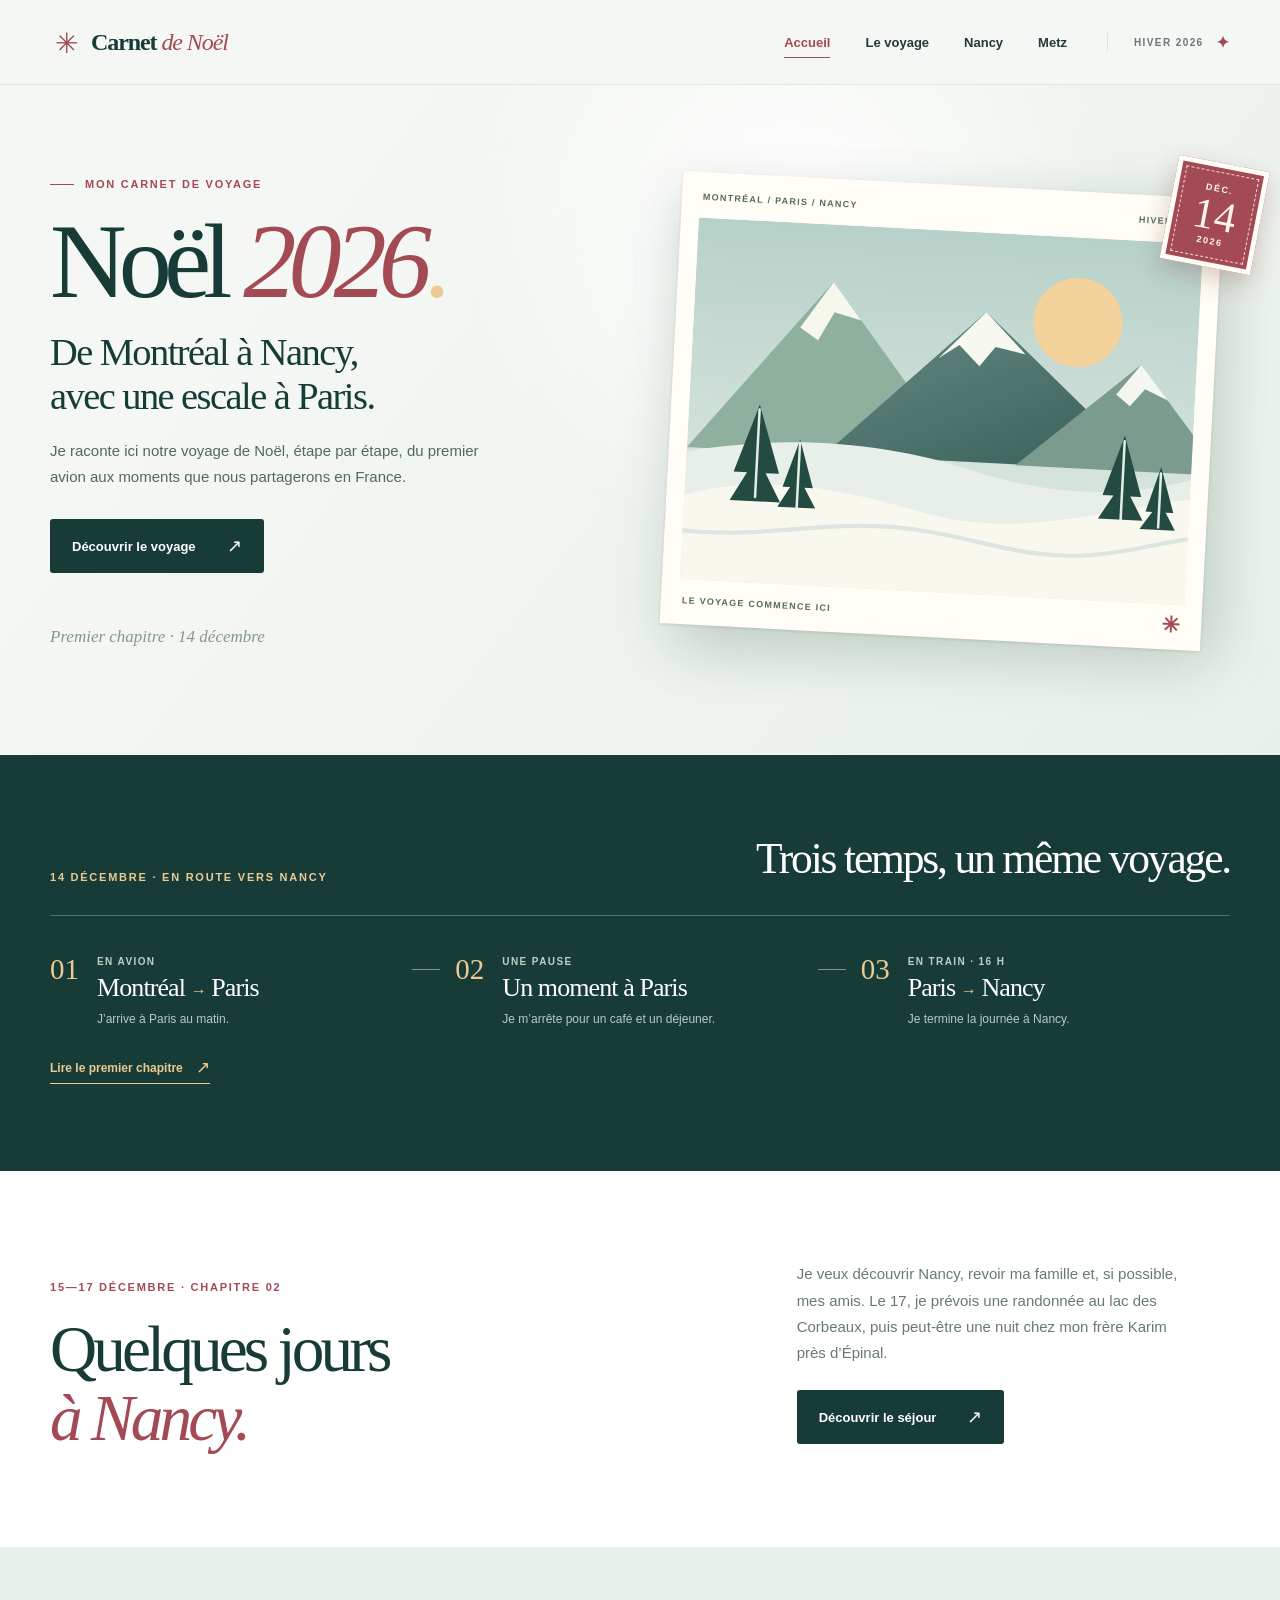
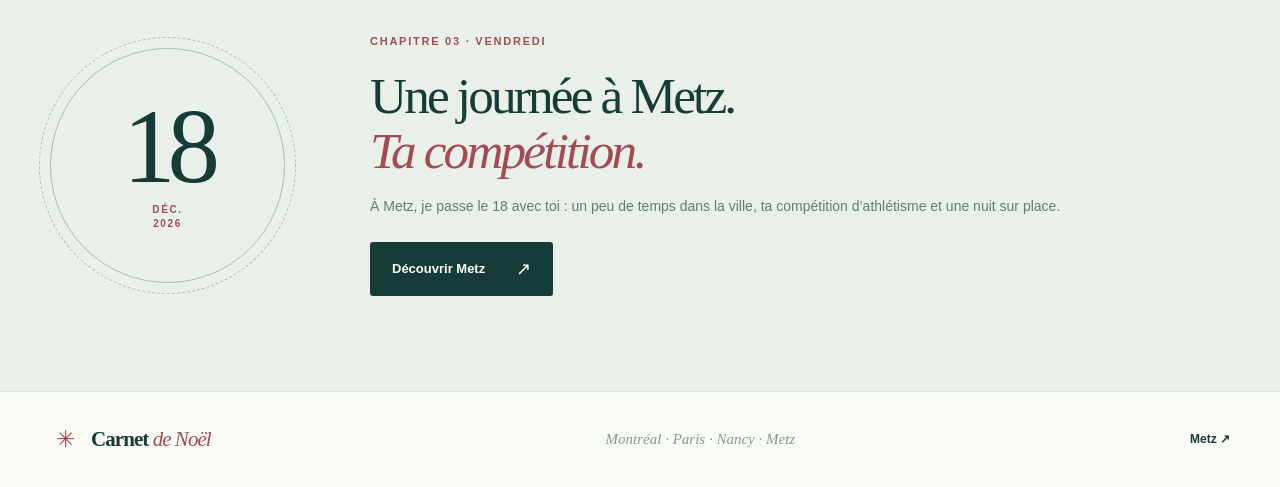
==== commit 27ab3cda: "Rewrite travel story in first person" ====
--- a/index.html
+++ b/index.html
@@ -4,7 +4,7 @@
     <meta charset="UTF-8" />
     <meta name="viewport" content="width=device-width, initial-scale=1" />
     <meta name="theme-color" content="#173b36" />
-    <meta name="description" content="Le carnet de notre voyage de Noël 2026, de Montréal à Nancy en passant par Paris." />
+    <meta name="description" content="Le carnet de mon voyage de Noël 2026, de Montréal à Metz en passant par Paris et Nancy." />
     <title>Noël 2026 — Carnet de voyage</title>
     <link rel="icon" href="favicon.svg" type="image/svg+xml" />
     <link rel="stylesheet" href="styles.css" />
@@ -23,10 +23,10 @@
       <section class="cover" aria-labelledby="cover-title">
         <div class="shell cover-grid">
           <div class="cover-copy">
-            <p class="eyebrow"><span class="eyebrow-line"></span> Notre carnet de voyage</p>
+            <p class="eyebrow"><span class="eyebrow-line"></span> Mon carnet de voyage</p>
             <h1 id="cover-title">Noël <i>2026</i><span class="title-period">.</span></h1>
             <p class="cover-lead">De Montréal à Nancy,<br />avec une escale à Paris.</p>
-            <p class="cover-body">Un voyage raconté étape par étape, depuis le premier avion jusqu’aux moments qui feront ce Noël.</p>
+            <p class="cover-body">Je raconte ici notre voyage de Noël, étape par étape, du premier avion aux moments que nous partagerons en France.</p>
             <a class="button button-primary" href="voyage.html">Découvrir le voyage <span aria-hidden="true">↗</span></a>
             <p class="cover-note">Premier chapitre · 14 décembre</p>
           </div>
@@ -57,17 +57,17 @@
         <div class="shell">
           <div class="route-heading"><p class="eyebrow eyebrow-gold">14 décembre · En route vers Nancy</p><h2 id="route-title">Trois temps, un même voyage.</h2></div>
           <ol class="route-list">
-            <li><span class="route-number">01</span><span class="route-line"></span><div><span class="route-mode">En avion</span><h3>Montréal <span aria-hidden="true">→</span> Paris</h3><p>Arrivée à Paris au matin.</p></div></li>
-            <li><span class="route-number">02</span><span class="route-line"></span><div><span class="route-mode">Une pause</span><h3>Un moment à Paris</h3><p>Un café et un déjeuner avant la suite.</p></div></li>
-            <li><span class="route-number">03</span><div><span class="route-mode">En train · 16 h</span><h3>Paris <span aria-hidden="true">→</span> Nancy</h3><p>Dernière étape de la journée.</p></div></li>
+            <li><span class="route-number">01</span><span class="route-line"></span><div><span class="route-mode">En avion</span><h3>Montréal <span aria-hidden="true">→</span> Paris</h3><p>J’arrive à Paris au matin.</p></div></li>
+            <li><span class="route-number">02</span><span class="route-line"></span><div><span class="route-mode">Une pause</span><h3>Un moment à Paris</h3><p>Je m’arrête pour un café et un déjeuner.</p></div></li>
+            <li><span class="route-number">03</span><div><span class="route-mode">En train · 16 h</span><h3>Paris <span aria-hidden="true">→</span> Nancy</h3><p>Je termine la journée à Nancy.</p></div></li>
           </ol>
           <a class="light-link" href="voyage.html">Lire le premier chapitre <span aria-hidden="true">↗</span></a>
         </div>
       </section>
       <section class="stay-preview" aria-labelledby="stay-preview-title">
-        <div class="shell stay-preview-grid"><div><p class="eyebrow">15—17 décembre · Chapitre 02</p><h2 id="stay-preview-title">Quelques jours<br /><i>à Nancy.</i></h2></div><div><p>Découvrir la ville, retrouver les proches, randonner au lac des Corbeaux le 17, puis peut-être dormir chez Karim près d’Épinal.</p><a class="button button-primary" href="nancy.html">Découvrir le séjour <span aria-hidden="true">↗</span></a></div></div>
+        <div class="shell stay-preview-grid"><div><p class="eyebrow">15—17 décembre · Chapitre 02</p><h2 id="stay-preview-title">Quelques jours<br /><i>à Nancy.</i></h2></div><div><p>Je veux découvrir Nancy, revoir ma famille et, si possible, mes amis. Le 17, je prévois une randonnée au lac des Corbeaux, puis peut-être une nuit chez mon frère Karim près d’Épinal.</p><a class="button button-primary" href="nancy.html">Découvrir le séjour <span aria-hidden="true">↗</span></a></div></div>
       </section>
-      <section class="metz-preview" aria-labelledby="metz-preview-title"><div class="shell metz-preview-grid"><div class="metz-preview-date"><strong>18</strong><span>DÉC.<br />2026</span></div><div><p class="eyebrow">Chapitre 03 · Vendredi</p><h2 id="metz-preview-title">Une journée à Metz.<br /><i>Le rendez-vous de Jade.</i></h2><p>Arrivée le matin, compétition d’athlétisme de Jade et nuit à Metz.</p><a class="button button-primary" href="metz.html">Découvrir Metz <span aria-hidden="true">↗</span></a></div></div></section>
+      <section class="metz-preview" aria-labelledby="metz-preview-title"><div class="shell metz-preview-grid"><div class="metz-preview-date"><strong>18</strong><span>DÉC.<br />2026</span></div><div><p class="eyebrow">Chapitre 03 · Vendredi</p><h2 id="metz-preview-title">Une journée à Metz.<br /><i>Ta compétition.</i></h2><p>À Metz, je passe le 18 avec toi : un peu de temps dans la ville, ta compétition d’athlétisme et une nuit sur place.</p><a class="button button-primary" href="metz.html">Découvrir Metz <span aria-hidden="true">↗</span></a></div></div></section>
     </main>
 
     <footer class="site-footer"><div class="shell footer-inner"><a class="brand" href="index.html"><span class="brand-mark" aria-hidden="true">✳</span><span>Carnet <em>de Noël</em></span></a><p>Montréal · Paris · Nancy · Metz</p><a href="metz.html">Metz ↗</a></div></footer>
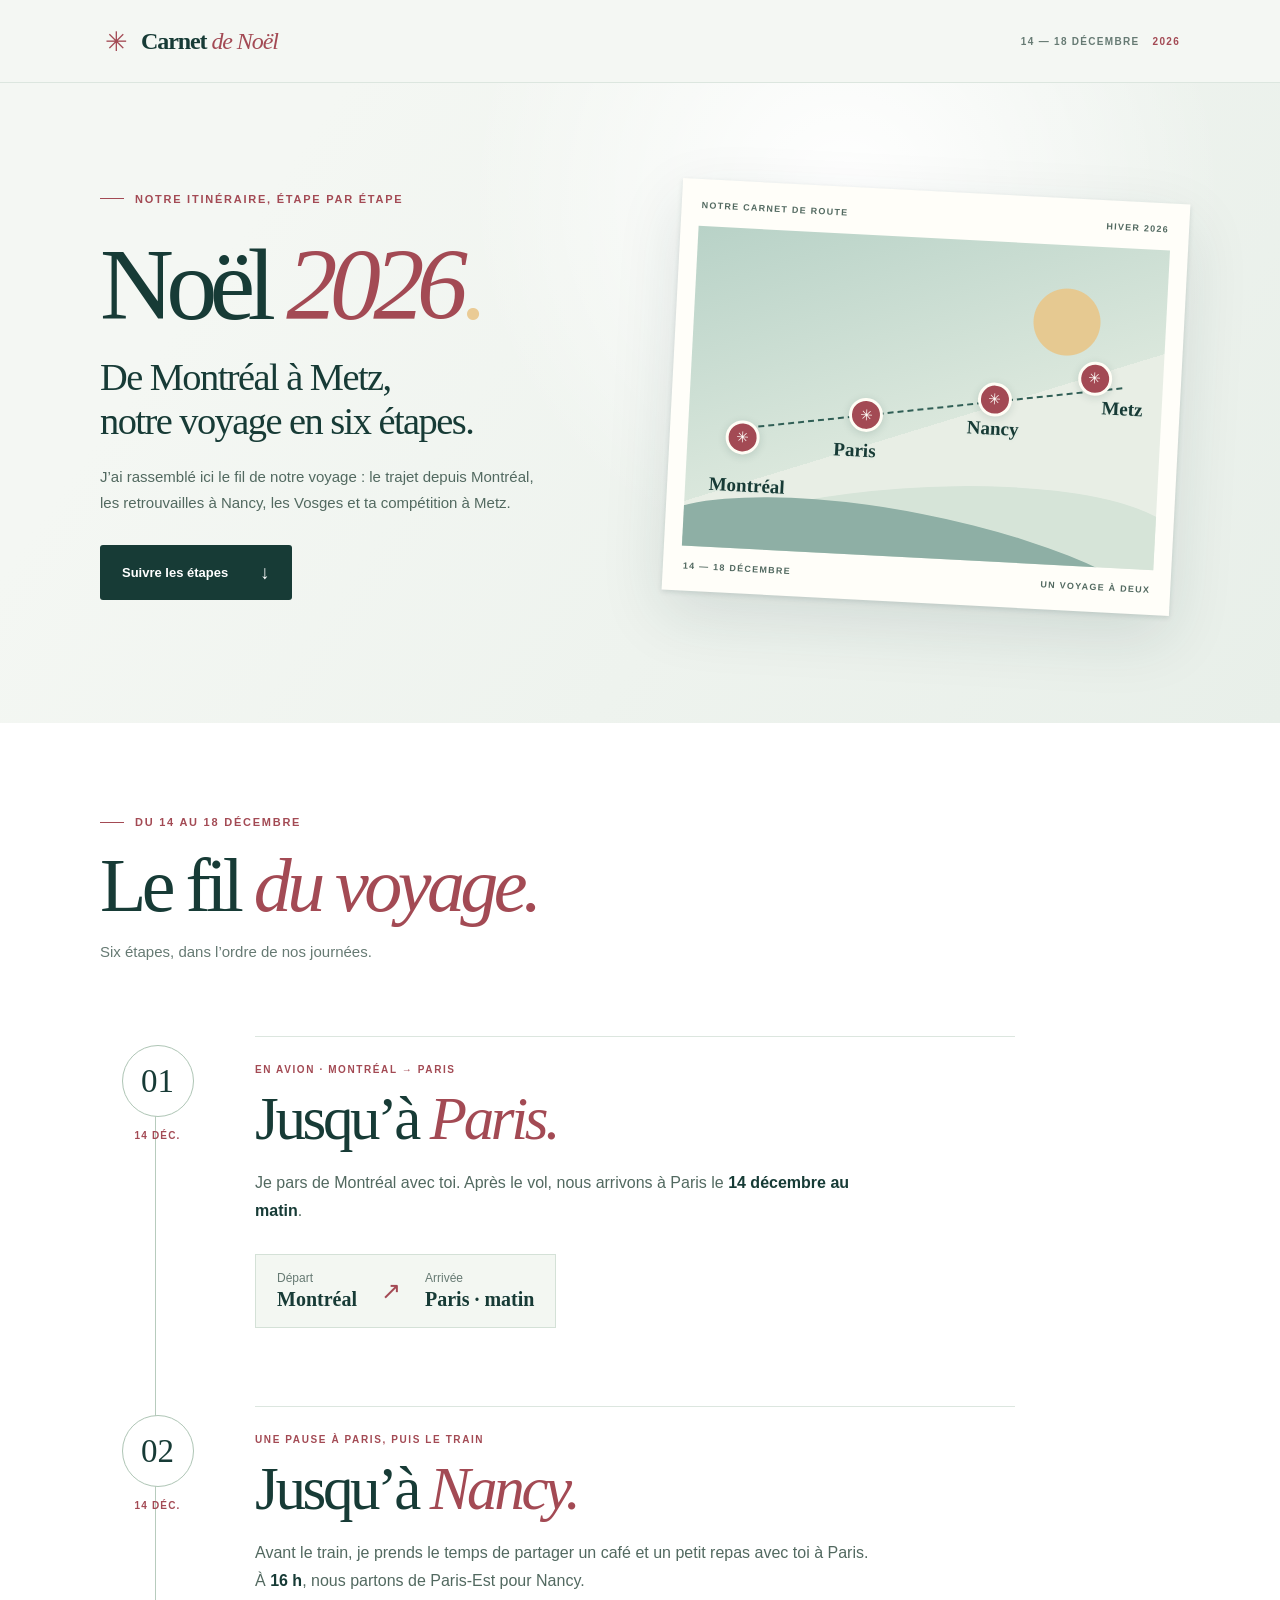
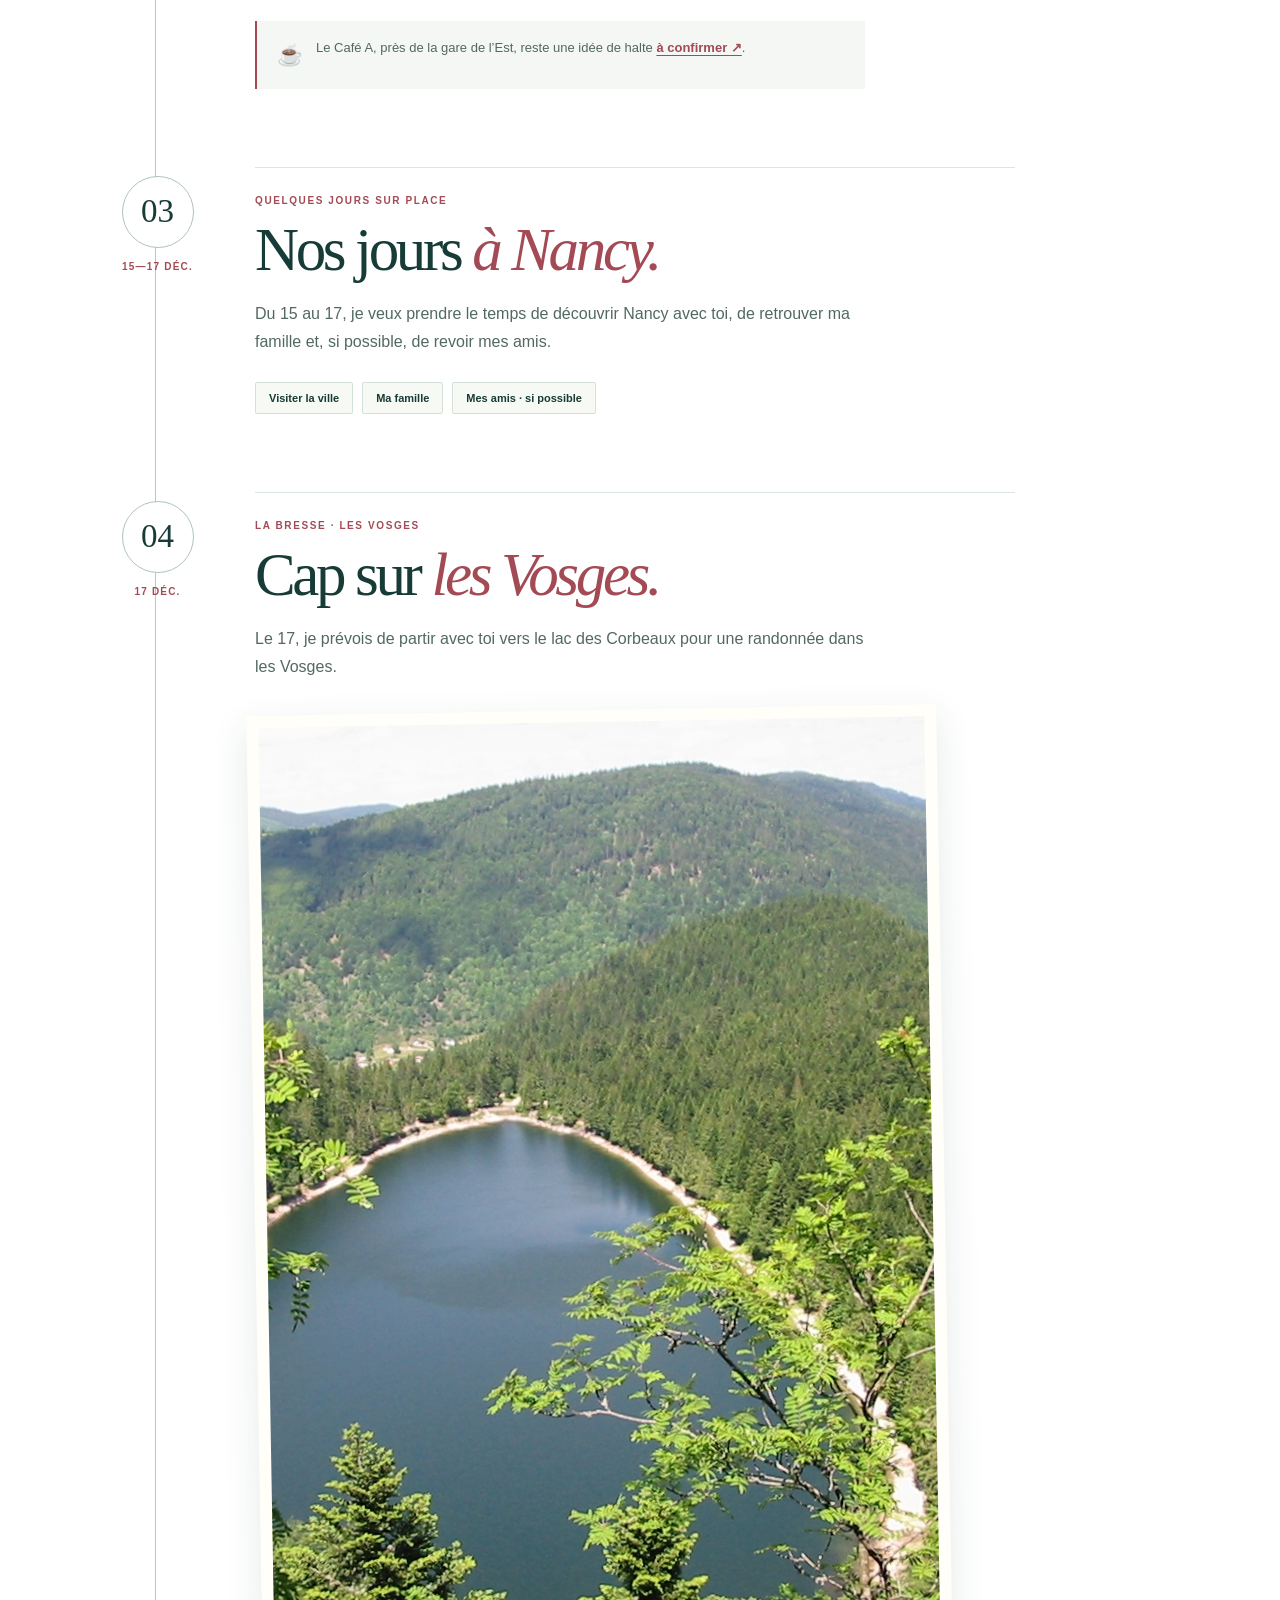
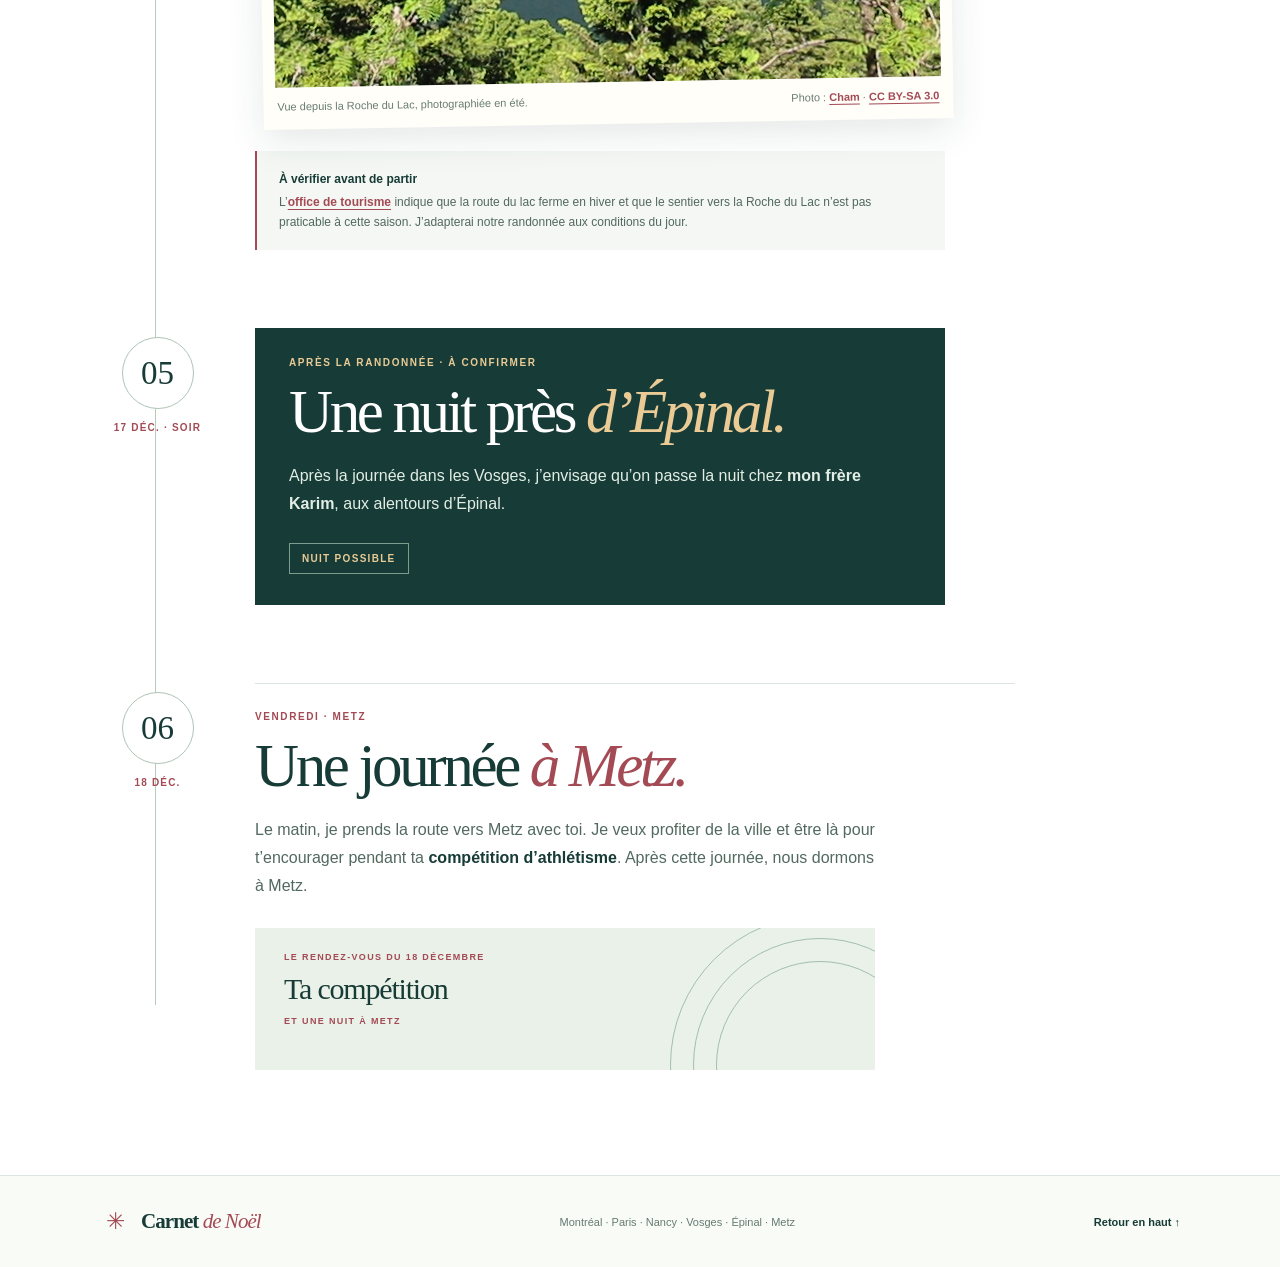
==== commit e470d4ab: "Consolidate Christmas itinerary into one page" ====
--- a/index.html
+++ b/index.html
@@ -1,75 +1,119 @@
 <!doctype html>
 <html lang="fr">
-  <head>
-    <meta charset="UTF-8" />
-    <meta name="viewport" content="width=device-width, initial-scale=1" />
-    <meta name="theme-color" content="#173b36" />
-    <meta name="description" content="Le carnet de mon voyage de Noël 2026, de Montréal à Metz en passant par Paris et Nancy." />
-    <title>Noël 2026 — Carnet de voyage</title>
-    <link rel="icon" href="favicon.svg" type="image/svg+xml" />
-    <link rel="stylesheet" href="styles.css" />
-  </head>
-  <body>
-    <a class="skip-link" href="#contenu">Aller au contenu</a>
-    <header class="site-header">
-      <div class="shell header-inner">
-        <a class="brand" href="index.html" aria-label="Carnet de Noël, accueil"><span class="brand-mark" aria-hidden="true">✳</span><span>Carnet <em>de Noël</em></span></a>
-        <nav aria-label="Navigation principale"><a href="index.html" aria-current="page">Accueil</a><a href="voyage.html">Le voyage</a><a href="nancy.html">Nancy</a><a href="metz.html">Metz</a></nav>
-        <span class="header-date">Hiver 2026 <span aria-hidden="true">✦</span></span>
+<head>
+  <meta charset="utf-8" />
+  <meta name="viewport" content="width=device-width, initial-scale=1" />
+  <meta name="theme-color" content="#f4f7f3" />
+  <meta name="description" content="Notre voyage de Noël 2026 en six étapes : Paris, Nancy, les Vosges, Épinal et Metz." />
+  <title>Notre voyage de Noël 2026 — Le carnet</title>
+  <link rel="icon" href="favicon.svg" type="image/svg+xml" />
+  <link rel="stylesheet" href="styles.css" />
+</head>
+<body>
+  <a class="skip-link" href="#contenu">Aller au contenu</a>
+  <header class="site-header" id="haut">
+    <div class="shell header-inner">
+      <a class="brand" href="#haut" aria-label="Carnet de Noël, retour en haut"><span class="brand-mark" aria-hidden="true">✳</span><span>Carnet <em>de Noël</em></span></a>
+      <span class="header-date">14 — 18 décembre <b>2026</b></span>
+    </div>
+  </header>
+
+  <main id="contenu">
+    <div class="hero">
+      <div class="shell hero-grid">
+        <div class="hero-copy">
+          <p class="eyebrow"><span class="eyebrow-line"></span> Notre itinéraire, étape par étape</p>
+          <h1>Noël <em>2026</em><span class="title-period">.</span></h1>
+          <p class="hero-lead">De Montréal à Metz,<br />notre voyage en six étapes.</p>
+          <p class="hero-body">J’ai rassemblé ici le fil de notre voyage : le trajet depuis Montréal, les retrouvailles à Nancy, les Vosges et ta compétition à Metz.</p>
+          <a class="button" href="#etapes">Suivre les étapes <span aria-hidden="true">↓</span></a>
+        </div>
+        <div class="route-postcard" aria-label="Trajet du 14 au 18 décembre : Montréal, Paris, Nancy, Vosges, Épinal, Metz">
+          <div class="postcard-top"><span>NOTRE CARNET DE ROUTE</span><span>HIVER 2026</span></div>
+          <div class="postcard-art" aria-hidden="true">
+            <span class="route-arc"></span>
+            <span class="route-pin pin-one">✳</span><span class="route-pin pin-two">✳</span><span class="route-pin pin-three">✳</span><span class="route-pin pin-four">✳</span>
+            <span class="route-place place-one">Montréal</span><span class="route-place place-two">Paris</span><span class="route-place place-three">Nancy</span><span class="route-place place-four">Metz</span>
+          </div>
+          <div class="postcard-bottom"><span>14 — 18 DÉCEMBRE</span><span>UN VOYAGE À DEUX</span></div>
+        </div>
       </div>
-    </header>
+    </div>
 
-    <main id="contenu">
-      <section class="cover" aria-labelledby="cover-title">
-        <div class="shell cover-grid">
-          <div class="cover-copy">
-            <p class="eyebrow"><span class="eyebrow-line"></span> Mon carnet de voyage</p>
-            <h1 id="cover-title">Noël <i>2026</i><span class="title-period">.</span></h1>
-            <p class="cover-lead">De Montréal à Nancy,<br />avec une escale à Paris.</p>
-            <p class="cover-body">Je raconte ici notre voyage de Noël, étape par étape, du premier avion aux moments que nous partagerons en France.</p>
-            <a class="button button-primary" href="voyage.html">Découvrir le voyage <span aria-hidden="true">↗</span></a>
-            <p class="cover-note">Premier chapitre · 14 décembre</p>
-          </div>
+    <section class="itinerary" id="etapes" aria-labelledby="steps-title">
+      <div class="shell">
+        <div class="section-heading">
+          <p class="eyebrow"><span class="eyebrow-line"></span> Du 14 au 18 décembre</p>
+          <h2 id="steps-title">Le fil <em>du voyage.</em></h2>
+          <p>Six étapes, dans l’ordre de nos journées.</p>
+        </div>
 
-          <div class="postcard-wrap" aria-label="Carte postale illustrée de montagnes enneigées">
-            <div class="postcard">
-              <div class="postcard-topline"><span>MONTRÉAL / PARIS / NANCY</span><span>HIVER 2026</span></div>
-              <svg class="winter-scene" viewBox="0 0 600 430" role="img" aria-label="Montagnes enneigées, sapins et soleil d’hiver" xmlns="http://www.w3.org/2000/svg">
-                <defs><linearGradient id="sky" x1="0" y1="0" x2="0" y2="1"><stop stop-color="#b6d1c9"/><stop offset="1" stop-color="#e4ece5"/></linearGradient><linearGradient id="mountain" x1="0" y1="0" x2="1" y2="1"><stop stop-color="#698d86"/><stop offset="1" stop-color="#365d57"/></linearGradient></defs>
-                <rect width="600" height="430" fill="url(#sky)"/><circle cx="456" cy="101" r="53" fill="#f4d29b"/>
-                <path d="M0 273 164 68l164 205Z" fill="#8faf9f"/><path d="m164 68 35 44-32-8-18 34-22-14Z" fill="#f6f8ee"/>
-                <path d="M164 273 347 94l203 179Z" fill="url(#mountain)"/><path d="m347 94 49 48-36-7-18 24-25-24-24 17Z" fill="#f7f8ef"/>
-                <path d="M391 274 534 147l104 127Z" fill="#7b9b8e"/><path d="m534 147 34 41-28-12-17 21-17-13Z" fill="#f4f7ef"/>
-                <path d="M0 278c121-27 238-23 344 6 109 29 191 17 256-3v149H0Z" fill="#e8eee8"/>
-                <path d="M0 330c88-30 179-19 279 5 116 27 205-10 321-31v126H0Z" fill="#f8f8ef"/>
-                <g fill="#234b42"><path d="m57 299 27-81 27 81h-16l19 34H54l19-34Z"/><path d="m116 314 18-57 18 57h-10l14 24h-45l14-24Z"/><path d="m496 304 23-72 23 72h-13l16 28h-53l17-28Z"/><path d="m548 321 16-54 17 54h-9l12 21h-42l14-21Z"/></g>
-                <g stroke="#e3eee5" stroke-width="3" stroke-linecap="round"><path d="M84 224v104M134 261v78M519 239v93M564 275v64"/></g>
-                <path d="M0 372c92 5 161-19 248-17 97 3 149 32 237 21 44-5 79-18 115-25" fill="none" stroke="#dce5df" stroke-width="5"/>
-              </svg>
-              <div class="postcard-bottomline"><span>LE VOYAGE COMMENCE ICI</span><span aria-hidden="true">✳</span></div>
-            </div>
-            <div class="postcard-stamp" aria-hidden="true"><span>DÉC.</span><strong>14</strong><span>2026</span></div>
-          </div>
-        </div>
-      </section>
+        <ol class="steps">
+          <li class="step" id="paris">
+            <div class="step-marker"><span class="step-number">01</span><time datetime="2026-12-14">14 DÉC.</time></div>
+            <article class="step-content">
+              <p class="step-label">En avion · Montréal → Paris</p>
+              <h3>Jusqu’à <em>Paris.</em></h3>
+              <p>Je pars de Montréal avec toi. Après le vol, nous arrivons à Paris le <strong>14 décembre au matin</strong>.</p>
+              <div class="step-detail"><span>Départ <strong>Montréal</strong></span><span class="detail-arrow" aria-hidden="true">↗</span><span>Arrivée <strong>Paris · matin</strong></span></div>
+            </article>
+          </li>
 
-      <section class="route-preview" aria-labelledby="route-title">
-        <div class="shell">
-          <div class="route-heading"><p class="eyebrow eyebrow-gold">14 décembre · En route vers Nancy</p><h2 id="route-title">Trois temps, un même voyage.</h2></div>
-          <ol class="route-list">
-            <li><span class="route-number">01</span><span class="route-line"></span><div><span class="route-mode">En avion</span><h3>Montréal <span aria-hidden="true">→</span> Paris</h3><p>J’arrive à Paris au matin.</p></div></li>
-            <li><span class="route-number">02</span><span class="route-line"></span><div><span class="route-mode">Une pause</span><h3>Un moment à Paris</h3><p>Je m’arrête pour un café et un déjeuner.</p></div></li>
-            <li><span class="route-number">03</span><div><span class="route-mode">En train · 16 h</span><h3>Paris <span aria-hidden="true">→</span> Nancy</h3><p>Je termine la journée à Nancy.</p></div></li>
-          </ol>
-          <a class="light-link" href="voyage.html">Lire le premier chapitre <span aria-hidden="true">↗</span></a>
-        </div>
-      </section>
-      <section class="stay-preview" aria-labelledby="stay-preview-title">
-        <div class="shell stay-preview-grid"><div><p class="eyebrow">15—17 décembre · Chapitre 02</p><h2 id="stay-preview-title">Quelques jours<br /><i>à Nancy.</i></h2></div><div><p>Je veux découvrir Nancy, revoir ma famille et, si possible, mes amis. Le 17, je prévois une randonnée au lac des Corbeaux, puis peut-être une nuit chez mon frère Karim près d’Épinal.</p><a class="button button-primary" href="nancy.html">Découvrir le séjour <span aria-hidden="true">↗</span></a></div></div>
-      </section>
-      <section class="metz-preview" aria-labelledby="metz-preview-title"><div class="shell metz-preview-grid"><div class="metz-preview-date"><strong>18</strong><span>DÉC.<br />2026</span></div><div><p class="eyebrow">Chapitre 03 · Vendredi</p><h2 id="metz-preview-title">Une journée à Metz.<br /><i>Ta compétition.</i></h2><p>À Metz, je passe le 18 avec toi : un peu de temps dans la ville, ta compétition d’athlétisme et une nuit sur place.</p><a class="button button-primary" href="metz.html">Découvrir Metz <span aria-hidden="true">↗</span></a></div></div></section>
-    </main>
+          <li class="step" id="nancy-train">
+            <div class="step-marker"><span class="step-number">02</span><time datetime="2026-12-14">14 DÉC.</time></div>
+            <article class="step-content">
+              <p class="step-label">Une pause à Paris, puis le train</p>
+              <h3>Jusqu’à <em>Nancy.</em></h3>
+              <p>Avant le train, je prends le temps de partager un café et un petit repas avec toi à Paris. À <strong>16 h</strong>, nous partons de Paris-Est pour Nancy.</p>
+              <div class="step-note"><span aria-hidden="true">☕</span><span>Le Café A, près de la gare de l’Est, reste une idée de halte <a href="https://www.cafea.fr/" target="_blank" rel="noopener noreferrer">à confirmer ↗</a>.</span></div>
+            </article>
+          </li>
 
-    <footer class="site-footer"><div class="shell footer-inner"><a class="brand" href="index.html"><span class="brand-mark" aria-hidden="true">✳</span><span>Carnet <em>de Noël</em></span></a><p>Montréal · Paris · Nancy · Metz</p><a href="metz.html">Metz ↗</a></div></footer>
-  </body>
+          <li class="step" id="nancy">
+            <div class="step-marker"><span class="step-number">03</span><time datetime="2026-12-15">15—17 DÉC.</time></div>
+            <article class="step-content">
+              <p class="step-label">Quelques jours sur place</p>
+              <h3>Nos jours <em>à Nancy.</em></h3>
+              <p>Du 15 au 17, je veux prendre le temps de découvrir Nancy avec toi, de retrouver ma famille et, si possible, de revoir mes amis.</p>
+              <div class="tag-row" aria-label="Au programme à Nancy"><span>Visiter la ville</span><span>Ma famille</span><span>Mes amis · si possible</span></div>
+            </article>
+          </li>
+
+          <li class="step step-lake" id="vosges">
+            <div class="step-marker"><span class="step-number">04</span><time datetime="2026-12-17">17 DÉC.</time></div>
+            <article class="step-content">
+              <p class="step-label">La Bresse · Les Vosges</p>
+              <h3>Cap sur <em>les Vosges.</em></h3>
+              <p>Le 17, je prévois de partir avec toi vers le lac des Corbeaux pour une randonnée dans les Vosges.</p>
+              <figure class="lake-photo"><img src="assets/lac-des-corbeaux-roche-du-lac.jpg" alt="Vue en hauteur sur le lac des Corbeaux, entouré de forêt en été" width="1280" height="960" loading="lazy" /><figcaption><span>Vue depuis la Roche du Lac, photographiée en été.</span><span>Photo : <a href="https://commons.wikimedia.org/wiki/File:Lac_des_Corbeaux_2.jpg" target="_blank" rel="noopener noreferrer">Cham</a> · <a href="https://creativecommons.org/licenses/by-sa/3.0/" target="_blank" rel="noopener noreferrer">CC BY-SA 3.0</a></span></figcaption></figure>
+              <div class="travel-note"><strong>À vérifier avant de partir</strong><p>L’<a href="https://www.labresse.net/fiches/776000667-lac-des-corbeaux/" target="_blank" rel="noopener noreferrer">office de tourisme</a> indique que la route du lac ferme en hiver et que le sentier vers la Roche du Lac n’est pas praticable à cette saison. J’adapterai notre randonnée aux conditions du jour.</p></div>
+            </article>
+          </li>
+
+          <li class="step" id="epinal">
+            <div class="step-marker"><span class="step-number">05</span><time datetime="2026-12-17">17 DÉC. · SOIR</time></div>
+            <article class="step-content step-night">
+              <p class="step-label">Après la randonnée · À confirmer</p>
+              <h3>Une nuit près <em>d’Épinal.</em></h3>
+              <p>Après la journée dans les Vosges, j’envisage qu’on passe la nuit chez <strong>mon frère Karim</strong>, aux alentours d’Épinal.</p>
+              <span class="status">Nuit possible</span>
+            </article>
+          </li>
+
+          <li class="step" id="metz">
+            <div class="step-marker"><span class="step-number">06</span><time datetime="2026-12-18">18 DÉC.</time></div>
+            <article class="step-content">
+              <p class="step-label">Vendredi · Metz</p>
+              <h3>Une journée <em>à Metz.</em></h3>
+              <p>Le matin, je prends la route vers Metz avec toi. Je veux profiter de la ville et être là pour t’encourager pendant ta <strong>compétition d’athlétisme</strong>. Après cette journée, nous dormons à Metz.</p>
+              <div class="metz-event"><span>LE RENDEZ-VOUS DU 18 DÉCEMBRE</span><strong>Ta compétition</strong><span>ET UNE NUIT À METZ</span><div class="track-lines" aria-hidden="true"></div></div>
+            </article>
+          </li>
+        </ol>
+      </div>
+    </section>
+  </main>
+
+  <footer class="site-footer"><div class="shell footer-inner"><span class="brand"><span class="brand-mark" aria-hidden="true">✳</span><span>Carnet <em>de Noël</em></span></span><p>Montréal · Paris · Nancy · Vosges · Épinal · Metz</p><a href="#haut">Retour en haut ↑</a></div></footer>
+</body>
 </html>
--- a/styles.css
+++ b/styles.css
@@ -1,7 +1,6 @@
 :root {
   --pine: #173b36;
   --deep-pine: #102e2b;
-  --leaf: #40665d;
   --snow: #f4f7f3;
   --paper: #fffef9;
   --ink: #213a35;
@@ -17,449 +16,152 @@
 html { scroll-behavior: smooth; }
 body { margin: 0; color: var(--ink); background: var(--snow); font-family: var(--body); -webkit-font-smoothing: antialiased; }
 a { color: inherit; text-decoration: none; }
-svg { display: block; max-width: 100%; }
+img { display: block; max-width: 100%; }
 ::selection { color: var(--deep-pine); background: var(--gold); }
 :focus-visible { outline: 3px solid var(--berry); outline-offset: 4px; }
-section { scroll-margin-top: 90px; }
-.shell { width: min(1180px, calc(100% - 72px)); margin-inline: auto; }
+.shell { width: min(1080px, calc(100% - 72px)); margin-inline: auto; }
 .skip-link { position: fixed; top: 10px; left: 10px; z-index: 100; padding: 10px 16px; color: white; background: var(--pine); transform: translateY(-160%); }
 .skip-link:focus { transform: translateY(0); }
 h1, h2, h3, p { margin-top: 0; }
 h1, h2, h3 { font-family: var(--display); font-weight: 500; }
 
-.site-header { position: relative; z-index: 10; background: var(--snow); border-bottom: 1px solid #dce7df; }
-.header-inner { display: flex; align-items: center; min-height: 84px; gap: 40px; }
-.brand { display: inline-flex; align-items: center; gap: 10px; flex: none; color: var(--pine); font-family: var(--display); font-size: 24px; font-weight: 700; letter-spacing: -.045em; white-space: nowrap; }
+.site-header { position: relative; z-index: 2; background: var(--snow); border-bottom: 1px solid var(--line); }
+.header-inner { display: flex; align-items: center; justify-content: space-between; min-height: 82px; gap: 30px; }
+.brand { display: inline-flex; align-items: center; gap: 10px; color: var(--pine); font-family: var(--display); font-size: 24px; font-weight: 700; letter-spacing: -.045em; white-space: nowrap; }
 .brand em { color: var(--berry); font-style: italic; font-weight: 500; }
-.brand-mark { display: grid; place-items: center; width: 31px; height: 31px; color: var(--berry); font-family: var(--body); font-size: 28px; font-weight: 400; }
-.site-header nav { display: flex; align-items: center; gap: 35px; margin-left: auto; font-size: 13px; font-weight: 700; }
-.site-header nav a { position: relative; padding-block: 8px; transition: color .2s ease; }
-.site-header nav a:hover, .site-header nav a[aria-current="page"] { color: var(--berry); }
-.site-header nav a[aria-current="page"]::after { position: absolute; right: 0; bottom: 0; left: 0; height: 1px; content: ""; background: var(--berry); }
-.header-date { display: flex; align-items: center; gap: 12px; padding-left: 26px; border-left: 1px solid var(--line); color: var(--muted); font-size: 10px; font-weight: 800; letter-spacing: .14em; text-transform: uppercase; white-space: nowrap; }
-.header-date span { color: var(--berry); font-size: 16px; }
+.brand-mark { display: grid; place-items: center; width: 31px; height: 31px; color: var(--berry); font-family: var(--body); font-size: 27px; font-weight: 400; }
+.header-date { color: var(--muted); font-size: 10px; font-weight: 800; letter-spacing: .13em; text-transform: uppercase; white-space: nowrap; }
+.header-date b { padding-left: 9px; color: var(--berry); font-weight: 800; }
 
-.eyebrow { display: flex; align-items: center; gap: 11px; margin-bottom: 22px; color: var(--berry); font-size: 11px; font-weight: 800; letter-spacing: .16em; text-transform: uppercase; }
+.eyebrow { display: flex; align-items: center; gap: 11px; color: var(--berry); font-size: 11px; font-weight: 800; letter-spacing: .16em; text-transform: uppercase; }
 .eyebrow-line { width: 24px; height: 1px; background: currentColor; }
-.eyebrow-gold { color: var(--gold); }
-.button { display: inline-flex; align-items: center; justify-content: space-between; gap: 31px; min-height: 54px; padding: 0 22px; border-radius: 3px; font-size: 13px; font-weight: 750; transition: transform .2s ease, background .2s ease; }
-.button:hover { transform: translateY(-3px); }
-.button-primary { color: white; background: var(--pine); }
-.button-primary:hover { background: var(--deep-pine); }
-.button span, .text-link span { font-size: 18px; font-weight: 400; }
-.text-link { display: inline-flex; align-items: center; gap: 12px; padding-bottom: 5px; border-bottom: 1px solid #98b1a3; color: var(--pine); font-size: 13px; font-weight: 800; transition: color .2s ease, border-color .2s ease; }
-.text-link:hover { color: var(--berry); border-color: var(--berry); }
+.button { display: inline-flex; align-items: center; justify-content: space-between; gap: 32px; min-height: 55px; padding: 0 22px; border-radius: 3px; color: white; background: var(--pine); font-size: 13px; font-weight: 750; transition: transform .2s ease, background .2s ease; }
+.button:hover { transform: translateY(-3px); background: var(--deep-pine); }
+.button span { font-size: 19px; font-weight: 400; }
 
-/* Cover */
-.cover { overflow: hidden; background: radial-gradient(circle at 62% 21%, #fff 0, transparent 35%), linear-gradient(128deg, #f4f7f3 24%, #e9f0e9 100%); }
-.cover-grid { display: grid; grid-template-columns: minmax(0, .95fr) minmax(440px, 1fr); align-items: center; gap: clamp(45px, 7vw, 100px); min-height: 660px; padding-block: 80px 95px; }
-.cover-copy { position: relative; z-index: 1; }
-.cover h1 { margin-bottom: 19px; color: var(--pine); font-size: clamp(82px, 8.3vw, 128px); letter-spacing: -.075em; line-height: .94; white-space: nowrap; }
-.cover h1 i { color: var(--berry); font-weight: 400; }
+.hero { overflow: hidden; background: radial-gradient(circle at 66% 17%, #fff 0, transparent 38%), linear-gradient(125deg, #f4f7f3 20%, #e8efe9 100%); }
+.hero-grid { display: grid; grid-template-columns: minmax(0, .95fr) minmax(410px, 1fr); align-items: center; gap: clamp(45px, 7vw, 100px); min-height: 640px; padding-block: 92px 105px; }
+.hero-copy { position: relative; z-index: 1; }
+.hero .eyebrow { margin-bottom: 31px; }
+.hero h1 { margin-bottom: 22px; color: var(--pine); font-size: clamp(78px, 8vw, 116px); letter-spacing: -.075em; line-height: .95; white-space: nowrap; }
+.hero h1 em { color: var(--berry); font-weight: 400; }
 .title-period { color: var(--gold); }
-.cover-lead { margin-bottom: 19px; color: var(--pine); font-family: var(--display); font-size: clamp(30px, 3vw, 42px); letter-spacing: -.04em; line-height: 1.14; }
-.cover-body { max-width: 440px; margin-bottom: 29px; color: #526960; font-size: 15px; line-height: 1.75; }
-.cover-note { margin: 54px 0 0; color: #85988d; font-family: var(--display); font-size: 17px; font-style: italic; }
-.postcard-wrap { position: relative; padding: 20px 18px 22px 0; transform: rotate(3deg); }
-.postcard-wrap::before { position: absolute; inset: 35px 2px 8px 15px; content: ""; background: #9cb7a7; filter: blur(25px); opacity: .28; transform: rotate(-3deg); }
-.postcard { position: relative; padding: 18px; background: #fffdf5; box-shadow: 0 20px 60px #183d361e, 0 1px 3px #173b3626; }
-.postcard-topline, .postcard-bottomline { display: flex; align-items: center; justify-content: space-between; color: #536a60; font-size: 9px; font-weight: 800; letter-spacing: .14em; }
-.postcard-topline { padding: 2px 3px 16px; }
-.postcard-bottomline { padding: 14px 3px 0; }
-.postcard-bottomline span:last-child { color: var(--berry); font-size: 22px; line-height: .6; }
-.winter-scene { width: 100%; aspect-ratio: 600 / 430; object-fit: cover; }
-.postcard-stamp { position: absolute; top: -16px; right: -20px; display: flex; flex-direction: column; align-items: center; justify-content: center; width: 92px; height: 105px; color: #fff6e9; background: var(--berry); border: 5px solid #fffdf5; outline: 1px dashed #f1d9cb; outline-offset: -10px; box-shadow: 0 10px 25px #6f30323d; transform: rotate(8deg); }
-.postcard-stamp span { font-size: 9px; font-weight: 800; letter-spacing: .18em; }
-.postcard-stamp strong { font-family: var(--display); font-size: 43px; font-weight: 400; line-height: 1; }
-.route-preview { padding-block: 80px 87px; color: white; background: var(--pine); }
-.route-heading { display: flex; align-items: end; justify-content: space-between; gap: 28px; padding-bottom: 32px; border-bottom: 1px solid #52716a; }
-.route-heading .eyebrow { margin-bottom: 0; }
-.route-heading h2 { max-width: 580px; margin: 0; font-size: clamp(34px, 3.4vw, 48px); letter-spacing: -.05em; line-height: 1.1; text-align: right; }
-.route-list { display: grid; grid-template-columns: repeat(3, minmax(0, 1fr)); gap: 36px; margin: 39px 0 29px; padding: 0; list-style: none; }
-.route-list li { position: relative; display: flex; gap: 18px; min-width: 0; }
-.route-number { flex: none; color: var(--gold); font-family: var(--display); font-size: 29px; line-height: 1; }
-.route-line { position: absolute; top: 14px; right: -21px; width: 28px; border-top: 1px solid #7d9a8e; }
-.route-mode { display: block; margin: 1px 0 7px; color: #bed0c6; font-size: 10px; font-weight: 800; letter-spacing: .14em; text-transform: uppercase; }
-.route-list h3 { margin-bottom: 7px; color: #fff; font-size: 26px; letter-spacing: -.035em; line-height: 1.1; }
-.route-list h3 span { color: var(--gold); font-family: var(--body); font-size: 16px; }
-.route-list p { margin: 0; color: #b6ccc1; font-size: 12px; line-height: 1.55; }
-.light-link { display: inline-flex; align-items: center; gap: 13px; padding-bottom: 5px; border-bottom: 1px solid var(--gold); color: var(--gold); font-size: 12px; font-weight: 800; }
-.light-link:hover { color: white; border-color: white; }
-.light-link span { font-size: 17px; font-weight: 400; }
-.stay-preview { padding-block: 90px 95px; background: #fff; }
-.stay-preview-grid { display: grid; grid-template-columns: 1fr minmax(0, .66fr); align-items: end; gap: 90px; }
-.stay-preview h2 { margin: 0; color: var(--pine); font-size: clamp(51px, 5.1vw, 75px); letter-spacing: -.06em; line-height: 1.05; }
-.stay-preview h2 i { color: var(--berry); font-weight: 400; }
-.stay-preview-grid > div:last-child { padding-bottom: 8px; }
-.stay-preview-grid > div:last-child p { max-width: 390px; margin-bottom: 24px; color: var(--muted); font-size: 15px; line-height: 1.75; }
-.metz-preview { padding-block: 88px 95px; background: #e9f0e9; }
-.metz-preview-grid { display: grid; grid-template-columns: 235px 1fr; align-items: center; gap: 85px; }
-.metz-preview-date { display: flex; flex-direction: column; align-items: center; justify-content: center; aspect-ratio: 1; border: 1px solid #a8bfb0; border-radius: 50%; outline: 1px dashed #a8bfb0; outline-offset: 10px; color: var(--pine); }
-.metz-preview-date strong { font-family: var(--display); font-size: 105px; font-weight: 400; letter-spacing: -.075em; line-height: .9; }
-.metz-preview-date span { margin-top: 9px; color: var(--berry); font-size: 10px; font-weight: 800; letter-spacing: .16em; line-height: 1.4; text-align: center; }
-.metz-preview h2 { margin: 0 0 17px; color: var(--pine); font-size: clamp(43px, 4vw, 58px); letter-spacing: -.055em; line-height: 1.06; }
-.metz-preview h2 i { color: var(--berry); font-weight: 400; }
-.metz-preview p:not(.eyebrow) { margin-bottom: 23px; color: var(--muted); font-size: 14px; line-height: 1.7; }
+.hero-lead { margin-bottom: 20px; color: var(--pine); font-family: var(--display); font-size: clamp(31px, 3vw, 41px); letter-spacing: -.04em; line-height: 1.15; }
+.hero-body { max-width: 440px; margin-bottom: 29px; color: #526960; font-size: 15px; line-height: 1.75; }
+.route-postcard { width: 100%; padding: 18px; background: var(--paper); box-shadow: 0 23px 65px #183d361f, 0 2px 5px #173b3620; transform: rotate(3deg); }
+.postcard-top, .postcard-bottom { display: flex; justify-content: space-between; gap: 15px; color: #526960; font-size: 9px; font-weight: 800; letter-spacing: .14em; }
+.postcard-top { padding: 3px 2px 16px; }
+.postcard-bottom { padding: 15px 2px 2px; }
+.postcard-art { position: relative; height: 320px; overflow: hidden; background: radial-gradient(circle at 79% 24%, #e6c991 0 33px, transparent 34px), linear-gradient(160deg, #b8d2c7 0%, #dae7dc 56%, #e8eee5 56%); }
+.postcard-art::before, .postcard-art::after { position: absolute; right: -30px; bottom: -87px; left: -50px; height: 156px; border-radius: 50%; content: ""; background: #d6e4d8; transform: rotate(-7deg); }
+.postcard-art::after { bottom: -111px; background: #8eafa5; transform: rotate(8deg); }
+.route-arc { position: absolute; top: 53%; right: 8%; left: 8%; z-index: 1; border-top: 2px dashed #315f56; transform: rotate(-9deg); }
+.route-pin { position: absolute; z-index: 2; display: grid; place-items: center; width: 34px; height: 34px; border: 3px solid #fffdf5; border-radius: 50%; color: var(--paper); background: var(--berry); font-size: 15px; box-shadow: 0 2px 8px #173b3626; }
+.pin-one { top: 60%; left: 8%; }.pin-two { top: 51%; left: 34%; }.pin-three { top: 44%; left: 61%; }.pin-four { top: 36%; left: 82%; }
+.route-place { position: absolute; z-index: 2; color: var(--pine); font-family: var(--display); font-size: 19px; font-weight: 700; text-shadow: 0 1px 3px #dbe9df; }
+.place-one { top: 77%; left: 5%; }.place-two { top: 64%; left: 31%; }.place-three { top: 55%; left: 59%; }.place-four { top: 47%; right: 4%; }
 
-/* Journey chapter */
-.journey-hero { overflow: hidden; background: radial-gradient(circle at 90% 0, #fff 0, transparent 38%), #edf3ec; }
-.journey-hero-grid { display: grid; grid-template-columns: minmax(0, 1fr) minmax(430px, .9fr); align-items: center; gap: 70px; min-height: 485px; padding-block: 75px 88px; }
-.journey-hero h1 { margin-bottom: 18px; color: var(--pine); font-size: clamp(75px, 8vw, 120px); letter-spacing: -.075em; line-height: .97; }
-.journey-hero h1 i { color: var(--berry); font-weight: 400; }
-.journey-lead { max-width: 480px; margin-bottom: 29px; color: #526960; font-size: 17px; line-height: 1.68; }
-.journey-ticket { position: relative; padding: 28px 32px 31px; background: #fffdf5; border: 1px solid #e1e4d9; box-shadow: 16px 16px 0 #d4e2d7, 0 14px 40px #173b3614; transform: rotate(2deg); }
-.journey-ticket::before, .journey-ticket::after { position: absolute; left: -1px; width: 18px; height: 18px; border-radius: 50%; content: ""; background: #edf3ec; }
-.journey-ticket::before { top: 64%; transform: translate(-50%, -50%); }
-.journey-ticket::after { right: -1px; left: auto; top: 64%; transform: translate(50%, -50%); }
-.ticket-top { display: flex; justify-content: space-between; color: #6a8073; font-size: 10px; font-weight: 800; letter-spacing: .14em; }
-.ticket-route { display: flex; align-items: center; justify-content: space-between; gap: 15px; margin: 39px 0 8px; color: var(--pine); font-family: var(--display); font-size: clamp(42px, 4vw, 56px); letter-spacing: -.055em; line-height: 1; }
-.ticket-dash { position: relative; flex: 1; min-width: 20px; border-top: 1px dashed #96ad9d; }
-.ticket-dash span { position: absolute; top: -9px; left: calc(50% - 7px); padding: 0 3px; color: var(--berry); background: #fffdf5; font-family: var(--body); font-size: 14px; }
-.ticket-cities { display: flex; justify-content: space-between; color: var(--muted); font-size: 11px; font-weight: 700; }
-.ticket-bottom { display: flex; justify-content: space-between; gap: 20px; margin-top: 31px; padding-top: 22px; border-top: 1px dashed #a9bbaa; }
-.ticket-bottom div { display: flex; flex-direction: column; gap: 5px; }
-.ticket-bottom small { color: #819687; font-size: 9px; font-weight: 800; letter-spacing: .13em; }
-.ticket-bottom strong { color: var(--pine); font-size: 13px; }
-.chapter-nav { background: #fff; border-block: 1px solid var(--line); }
-.chapter-nav .shell { display: flex; justify-content: center; gap: clamp(35px, 8vw, 110px); }
-.chapter-nav a { display: flex; align-items: center; gap: 9px; min-height: 60px; color: var(--pine); font-size: 12px; font-weight: 750; white-space: nowrap; }
-.chapter-nav a:hover { color: var(--berry); }
-.chapter-nav span { color: var(--berry); font-family: var(--display); font-size: 18px; }
-.chapter { padding-block: 105px; }
-.chapter-grid { display: grid; grid-template-columns: minmax(0, .85fr) minmax(420px, 1fr); align-items: center; gap: clamp(60px, 10vw, 145px); }
-.chapter-copy { max-width: 500px; }
-.chapter-copy h2, .chapter-train h2 { margin: 0 0 24px; color: var(--pine); font-size: clamp(54px, 5.5vw, 78px); letter-spacing: -.06em; line-height: 1.02; }
-.chapter-copy h2 i, .chapter-train h2 i { color: var(--berry); font-weight: 400; }
-.chapter-copy > p:not(.eyebrow), .chapter-train p:not(.eyebrow) { color: #586f64; font-size: 15px; line-height: 1.75; }
-.chapter-copy > p strong { color: var(--pine); }
-.chapter-meta { display: grid; grid-template-columns: auto 1fr; gap: 10px 20px; max-width: 410px; margin-top: 30px; padding-top: 20px; border-top: 1px solid #bdcec0; font-size: 12px; }
-.chapter-meta span { color: var(--muted); }
-.chapter-meta strong { color: var(--pine); }
-.chapter-flight { background: #f5f8f4; }
-.flight-art { position: relative; overflow: hidden; height: 440px; background: linear-gradient(160deg, #364e60 0%, #6f8f94 54%, #b7d0c5 100%); }
-.flight-sun { position: absolute; top: 58px; right: 75px; width: 85px; height: 85px; border-radius: 50%; background: #f2d5a2; box-shadow: 0 0 0 21px #eacb9517; }
-.flight-horizon { position: absolute; right: -12%; bottom: -95px; left: -12%; height: 260px; border-radius: 50% 50% 0 0; background: #ceded2; transform: rotate(-7deg); }
-.flight-horizon::before { position: absolute; top: 24px; right: 0; left: 0; height: 260px; border-radius: 50% 50% 0 0; content: ""; background: #eef1e7; transform: rotate(5deg); }
-.flight-path { position: absolute; top: 116px; left: 55px; width: 280px; height: 190px; border-top: 2px dashed #e8ede7; border-left: 2px dashed #e8ede7; border-radius: 75% 0 0 0; transform: rotate(-12deg); }
-.flight-plane { position: absolute; top: 91px; left: 318px; color: #fff7e7; font-size: 50px; transform: rotate(18deg); }
-.flight-art-label, .cafe-art-label { position: absolute; right: 25px; bottom: 24px; left: 25px; z-index: 2; color: var(--pine); font-size: 10px; font-weight: 800; letter-spacing: .18em; text-align: right; }
-.chapter-paris { background: #fff; }
-.reverse-grid { grid-template-columns: minmax(420px, 1fr) minmax(0, .85fr); }
-.cafe-art { position: relative; overflow: hidden; height: 460px; background: #d9e5dc; }
-.cafe-window { position: absolute; top: 0; left: 15%; width: 70%; height: 69%; border: 17px solid #59786c; border-top: 0; background: linear-gradient(155deg, #b0c9bb, #e4eadf); }
-.cafe-window::before { position: absolute; top: 0; bottom: 0; left: 48%; width: 12px; content: ""; background: #59786c; }
-.cafe-window::after { position: absolute; right: 0; bottom: 37%; left: 0; height: 12px; content: ""; background: #59786c; }
-.cafe-table { position: absolute; right: -10%; bottom: -90px; left: -10%; height: 280px; border-radius: 50% 50% 0 0; background: #8e5952; box-shadow: 0 -17px 0 #6f4643; }
-.cafe-cup { position: absolute; z-index: 1; bottom: 101px; left: calc(50% - 53px); width: 106px; height: 86px; border-radius: 0 0 48px 48px; background: #fffdf5; box-shadow: inset -13px 0 0 #eae9db, 0 10px 0 -2px #cbb1a1; }
-.cafe-cup::before { position: absolute; top: -13px; left: 0; width: 106px; height: 26px; border-radius: 50%; content: ""; background: #fffdf5; box-shadow: inset 0 6px 0 #e7e5d9; }
-.cafe-cup::after { position: absolute; top: -6px; left: 11px; width: 84px; height: 15px; border-radius: 50%; content: ""; background: #6b4c3d; }
-.cafe-handle { position: absolute; z-index: 0; bottom: 117px; left: calc(50% + 45px); width: 49px; height: 57px; border: 13px solid #f7f5eb; border-radius: 50%; }
-.cafe-steam { position: absolute; z-index: 1; bottom: 198px; width: 17px; height: 65px; border-left: 3px solid #fffaf0; border-radius: 50%; opacity: .74; }
-.steam-one { left: calc(50% - 18px); transform: rotate(12deg); }
-.steam-two { left: calc(50% + 18px); height: 53px; transform: rotate(-10deg); }
-.cafe-art-label { color: #fffaf0; }
-.place-card { margin-top: 26px; padding: 25px 27px 23px; border-left: 3px solid var(--berry); background: #f3f7f2; }
-.place-tag { color: var(--berry); font-size: 10px; font-weight: 800; letter-spacing: .12em; text-transform: uppercase; }
-.place-card h3 { margin: 10px 0 7px; color: var(--pine); font-size: 31px; letter-spacing: -.035em; }
-.place-card p { margin-bottom: 10px; color: #60756b; font-size: 13px; line-height: 1.55; }
-.place-card address { margin-bottom: 17px; color: var(--muted); font-size: 11px; font-style: normal; }
-.place-card a, .source-link { display: inline-flex; gap: 9px; padding-bottom: 3px; border-bottom: 1px solid #a4b9a8; color: var(--pine); font-size: 12px; font-weight: 800; }
-.place-card a:hover, .source-link:hover { color: var(--berry); border-color: var(--berry); }
-.chapter-train { color: white; background: var(--pine); }
-.train-grid { display: grid; grid-template-columns: minmax(0, 1fr) minmax(300px, .7fr); align-items: center; gap: 110px; }
-.chapter-train h2 { color: white; white-space: nowrap; }
-.chapter-train h2 span { color: var(--gold); font-family: var(--body); font-size: .55em; font-weight: 300; vertical-align: .08em; }
-.chapter-train h2 i { color: var(--gold); }
-.chapter-train p:not(.eyebrow) { max-width: 580px; color: #c2d7cc; }
-.chapter-train p strong { color: white; }
-.station-line { display: flex; align-items: center; gap: 21px; max-width: 530px; margin-top: 40px; padding-block: 19px; border-block: 1px solid #56736b; }
-.station-line div { display: flex; flex-direction: column; gap: 5px; white-space: nowrap; }
-.station-line small { color: #a9c0b3; font-size: 9px; font-weight: 800; letter-spacing: .14em; }
-.station-line strong { font-family: var(--display); font-size: 25px; font-weight: 500; }
-.station-line > span { flex: 1; border-top: 1px dashed #90aa9a; }
-.source-link { margin-top: 24px; color: var(--gold); border-color: var(--gold); }
-.source-link:hover { color: white; border-color: white; }
-.train-time { display: flex; flex-direction: column; align-items: center; justify-content: center; aspect-ratio: 1; max-width: 360px; margin-inline: auto; border: 1px solid #79948a; border-radius: 50%; outline: 1px dashed #79948a; outline-offset: 12px; color: var(--gold); text-align: center; }
-.train-time > span { font-size: 10px; font-weight: 800; letter-spacing: .16em; }
-.train-time strong { margin: 9px 0; color: #fff; font-family: var(--display); font-size: clamp(85px, 9vw, 128px); font-weight: 400; letter-spacing: -.08em; line-height: 1; }
-.train-time strong span { margin-left: 2px; color: var(--gold); font-size: .45em; letter-spacing: -.03em; }
-.next-chapter { padding-block: 95px 104px; background: #edf3ec; text-align: center; }
-.next-chapter .shell > span { color: var(--berry); font-size: 31px; }
-.next-chapter .eyebrow { justify-content: center; margin: 18px 0 14px; }
-.next-chapter h2 { margin: 0 0 16px; color: var(--pine); font-size: clamp(43px, 4.6vw, 67px); letter-spacing: -.055em; line-height: 1.07; }
-.next-chapter p:not(.eyebrow) { margin-bottom: 27px; color: var(--muted); font-size: 14px; }
+.itinerary { padding-block: 93px 105px; background: #fff; scroll-margin-top: 26px; }
+.section-heading { max-width: 700px; margin-bottom: 72px; }
+.section-heading .eyebrow { margin-bottom: 19px; }
+.section-heading h2 { margin-bottom: 14px; color: var(--pine); font-size: clamp(52px, 6vw, 76px); letter-spacing: -.06em; line-height: 1.02; }
+.section-heading h2 em { color: var(--berry); font-weight: 400; }
+.section-heading > p:last-child { margin: 0; color: var(--muted); font-size: 15px; line-height: 1.7; }
+.steps { position: relative; margin: 0; padding: 0; list-style: none; }
+.steps::before { position: absolute; top: 15px; bottom: 65px; left: 55px; width: 1px; content: ""; background: #b7cbbd; }
+.step { position: relative; display: grid; grid-template-columns: 115px minmax(0, 1fr); gap: 40px; padding-bottom: 78px; scroll-margin-top: 25px; }
+.step:last-child { padding-bottom: 0; }
+.step-marker { position: relative; z-index: 1; display: flex; flex-direction: column; align-items: center; gap: 13px; padding-top: 9px; }
+.step-number { display: grid; place-items: center; width: 72px; height: 72px; border: 1px solid #aec5b5; border-radius: 50%; color: var(--pine); background: #fff; font-family: var(--display); font-size: 33px; line-height: 1; }
+.step-marker time { color: var(--berry); font-size: 10px; font-weight: 800; letter-spacing: .12em; text-align: center; white-space: nowrap; }
+.step-content { max-width: 760px; padding-top: 27px; border-top: 1px solid var(--line); }
+.step-label { margin-bottom: 12px; color: var(--berry); font-size: 10px; font-weight: 800; letter-spacing: .16em; text-transform: uppercase; }
+.step h3 { margin-bottom: 18px; color: var(--pine); font-size: clamp(43px, 4.8vw, 61px); letter-spacing: -.055em; line-height: 1.05; }
+.step h3 em { color: var(--berry); font-weight: 400; }
+.step-content > p:not(.step-label) { max-width: 620px; margin-bottom: 0; color: #526960; font-size: 16px; line-height: 1.75; }
+.step-content > p strong { color: var(--pine); font-weight: 750; }
+.step-detail { display: flex; align-items: center; gap: 24px; width: fit-content; margin-top: 29px; padding: 16px 21px; border: 1px solid #d4e1d7; color: var(--muted); background: #f3f7f2; font-size: 12px; }
+.step-detail span:not(.detail-arrow) { display: flex; flex-direction: column; gap: 3px; }
+.step-detail strong { color: var(--pine); font-family: var(--display); font-size: 20px; font-weight: 600; }
+.detail-arrow { color: var(--berry); font-size: 24px; }
+.step-note { display: flex; gap: 13px; max-width: 610px; margin-top: 26px; padding: 17px 20px; border-left: 2px solid var(--berry); color: #526960; background: #f4f7f3; font-size: 13px; line-height: 1.6; }
+.step-note > span:first-child { flex: none; font-size: 21px; }
+.step-note a, .travel-note a, .lake-photo a { color: var(--berry); font-weight: 750; text-decoration: underline; text-underline-offset: 3px; }
+.tag-row { display: flex; flex-wrap: wrap; gap: 9px; margin-top: 26px; }
+.tag-row span { padding: 9px 13px; border: 1px solid #d4e1d7; border-radius: 2px; color: var(--pine); background: #f6f9f4; font-size: 11px; font-weight: 700; }
+.lake-photo { max-width: 690px; margin: 29px 0 0; padding: 12px; background: var(--paper); box-shadow: 0 12px 37px #173b361c; transform: rotate(-1deg); }
+.lake-photo img { width: 100%; aspect-ratio: 16 / 10; object-fit: cover; }
+.lake-photo figcaption { display: flex; justify-content: space-between; gap: 14px; padding: 12px 2px 2px; color: #687c70; font-size: 11px; line-height: 1.45; }
+.travel-note { max-width: 690px; margin-top: 27px; padding: 18px 22px; border-left: 2px solid var(--berry); background: #f4f7f3; }
+.travel-note strong { color: var(--pine); font-size: 12px; }
+.travel-note p { margin: 6px 0 0; color: #526960; font-size: 12px; line-height: 1.65; }
+.step-night { max-width: 690px; padding: 29px 34px 31px; border-top: 0; color: white; background: var(--pine); }
+.step-night .step-label { color: var(--gold); }
+.step-night h3 { color: white; }
+.step-night h3 em { color: var(--gold); }
+.step-night > p:not(.step-label), .step-night > p strong { color: #e2eee5; }
+.status { display: inline-block; margin-top: 25px; padding: 9px 12px; border: 1px solid #7c9d8e; color: var(--gold); font-size: 10px; font-weight: 800; letter-spacing: .13em; text-transform: uppercase; }
+.metz-event { position: relative; max-width: 620px; min-height: 142px; margin-top: 28px; padding: 24px 29px; overflow: hidden; background: #eaf1e9; }
+.metz-event > span, .metz-event > strong { position: relative; z-index: 1; display: block; }
+.metz-event > span { color: var(--berry); font-size: 9px; font-weight: 800; letter-spacing: .15em; }
+.metz-event > strong { margin-block: 10px; color: var(--pine); font-family: var(--display); font-size: 30px; font-weight: 500; letter-spacing: -.04em; }
+.track-lines { position: absolute; right: -95px; bottom: -145px; width: 300px; height: 300px; border: 1px solid #a2beb0; border-radius: 50%; }
+.track-lines::before, .track-lines::after { position: absolute; inset: 22px; border: 1px solid #a2beb0; border-radius: 50%; content: ""; }
+.track-lines::after { inset: 45px; }
 
-/* Nancy stay */
-.nancy-hero { overflow: hidden; background: radial-gradient(circle at 78% 9%, #fff 0, transparent 35%), linear-gradient(130deg, #f3f7f1, #e8efe7); }
-.nancy-hero-grid { display: grid; grid-template-columns: minmax(0, 1fr) minmax(420px, .92fr); align-items: center; gap: clamp(50px, 7vw, 100px); min-height: 625px; padding-block: 80px 91px; }
-.nancy-hero-copy h1 { max-width: 680px; margin: 0 0 27px; color: var(--pine); font-size: clamp(65px, 6.2vw, 92px); letter-spacing: -.067em; line-height: 1; }
-.nancy-hero-copy h1 i { color: var(--berry); font-weight: 400; }
-.nancy-hero-copy > p:not(.eyebrow) { max-width: 480px; margin-bottom: 29px; color: #526960; font-size: 16px; line-height: 1.72; }
-.nancy-hero-copy > p strong { color: var(--pine); }
-.nancy-postcard { padding: 17px; background: #fffdf5; box-shadow: 0 20px 60px #183d361e, 0 1px 3px #173b3626; transform: rotate(3deg); }
-.nancy-postcard svg { width: 100%; aspect-ratio: 640 / 480; }
-.nancy-postcard-top, .nancy-postcard-bottom { display: flex; align-items: center; justify-content: space-between; padding-inline: 3px; color: #536a60; font-size: 9px; font-weight: 800; letter-spacing: .14em; }
-.nancy-postcard-top { padding-block: 2px 15px; }
-.nancy-postcard-bottom { padding-top: 14px; }
-.nancy-postcard-bottom span:last-child { color: var(--berry); font-size: 22px; line-height: .6; }
-.nancy-days { color: white; background: var(--pine); }
-.days-inner { display: grid; grid-template-columns: 1.5fr repeat(3, .62fr) .65fr; align-items: center; gap: 20px; min-height: 170px; }
-.days-caption { display: flex; flex-direction: column; gap: 8px; }
-.days-caption span, .days-year { color: var(--gold); font-size: 10px; font-weight: 800; letter-spacing: .15em; line-height: 1.6; }
-.days-caption strong { font-family: var(--display); font-size: 26px; font-weight: 500; letter-spacing: -.03em; }
-.day { display: flex; align-items: baseline; gap: 7px; justify-content: center; padding-inline: 12px; border-left: 1px solid #6f8d81; }
-.day strong { font-family: var(--display); font-size: 62px; font-weight: 400; letter-spacing: -.06em; line-height: 1; }
-.day span { color: #bfd0c7; font-size: 10px; font-weight: 800; letter-spacing: .12em; }
-.days-year { justify-self: end; }
-.lake-feature { overflow: hidden; padding-block: 103px 112px; background: #e7efe8; }
-.lake-grid { display: grid; grid-template-columns: minmax(0, .86fr) minmax(450px, 1.14fr); align-items: center; gap: clamp(55px, 8vw, 105px); }
-.lake-copy h2 { margin: 0 0 23px; color: var(--pine); font-size: clamp(52px, 5vw, 72px); letter-spacing: -.06em; line-height: 1.05; }
-.lake-copy h2 i { color: var(--berry); font-weight: 400; }
-.lake-copy > p:not(.eyebrow) { max-width: 460px; color: #586f64; font-size: 15px; line-height: 1.75; }
-.lake-note { max-width: 465px; margin-top: 27px; padding: 18px 19px 17px; border-left: 3px solid var(--berry); background: #f8faf6; }
-.lake-note strong { display: block; margin-bottom: 7px; color: var(--pine); font-size: 12px; }
-.lake-note p { margin-bottom: 11px; color: #697d70; font-size: 12px; line-height: 1.6; }
-.lake-note a { display: inline-flex; gap: 7px; color: var(--berry); font-size: 11px; font-weight: 800; text-decoration: underline; text-underline-offset: 3px; }
-.lake-note a:hover { color: var(--pine); }
-.lake-figure { width: 100%; margin: 0; padding: 14px 14px 17px; background: #fffdf5; box-shadow: 0 19px 52px #173b3626; transform: rotate(2deg); }
-.lake-figure img { display: block; width: 100%; height: auto; }
-.lake-figure figcaption { display: flex; justify-content: space-between; gap: 13px; padding: 14px 3px 0; color: #687d70; font-size: 10px; line-height: 1.45; }
-.lake-figure figcaption span:last-child { flex: none; }
-.lake-figure figcaption a { color: var(--berry); text-decoration: underline; text-underline-offset: 2px; }
-.lake-figure figcaption a:hover { color: var(--pine); }
-.nancy-stay { padding-block: 110px 119px; background: #fff; }
-.nancy-heading { max-width: 770px; margin-bottom: 42px; }
-.nancy-heading h2 { margin: 0 0 19px; color: var(--pine); font-size: clamp(47px, 4.8vw, 70px); letter-spacing: -.06em; line-height: 1.06; }
-.nancy-heading h2 i { color: var(--berry); font-weight: 400; }
-.nancy-heading > p:not(.eyebrow) { max-width: 550px; margin: 0; color: var(--muted); font-size: 15px; line-height: 1.75; }
-.nancy-moments { display: grid; grid-template-columns: 1fr 1fr; gap: 23px; }
-.moment-card { position: relative; min-height: 398px; padding: 37px 39px 32px; overflow: hidden; }
-.moment-city { background: #e9f0e9; }
-.moment-people { background: #f7f0ec; }
-.moment-symbol { position: absolute; top: 22px; right: 32px; color: #b0c6b7; font-family: var(--display); font-size: 44px; line-height: 1; }
-.moment-people .moment-symbol { color: #d7aeb0; font-size: 42px; }
-.moment-label { margin-bottom: 35px; color: var(--berry); font-size: 10px; font-weight: 800; letter-spacing: .16em; text-transform: uppercase; }
-.moment-card h3 { max-width: 450px; margin-bottom: 16px; color: var(--pine); font-size: clamp(34px, 3.4vw, 46px); letter-spacing: -.055em; line-height: 1.12; }
-.moment-card > p:not(.moment-label) { max-width: 430px; color: #61786b; font-size: 14px; line-height: 1.7; }
-.moment-foot { display: inline-block; margin-top: 27px; padding-top: 12px; border-top: 1px solid #b1c8b8; color: var(--pine); font-size: 11px; font-weight: 800; letter-spacing: .1em; text-transform: uppercase; }
-.people-row { display: grid; grid-template-columns: 100px 1fr; gap: 15px; align-items: start; padding-block: 15px; border-top: 1px solid #e1d1c9; }
-.people-row strong { color: var(--pine); font-size: 13px; }
-.people-row small { display: block; margin-top: 2px; color: var(--berry); font-size: 10px; font-weight: 700; }
-.people-row p { margin: 0; color: #6e756a; font-size: 12px; line-height: 1.55; }
-.nancy-close { padding-block: 97px 104px; color: white; background: var(--pine); text-align: center; }
-.nancy-close .eyebrow { justify-content: center; }
-.nancy-close h2 { margin: 0 0 19px; font-size: clamp(50px, 5.1vw, 74px); letter-spacing: -.06em; line-height: 1.06; }
-.nancy-close h2 i { color: var(--gold); font-weight: 400; }
-.nancy-close p:not(.eyebrow) { margin-bottom: 26px; color: #c3d6cd; font-size: 14px; line-height: 1.7; }
-.night-status { display: block; width: max-content; margin: 0 auto 27px; padding: 9px 14px; border: 1px solid #a9aa83; color: var(--gold); font-size: 10px; font-weight: 800; letter-spacing: .15em; text-transform: uppercase; }
+.site-footer { padding-block: 30px; border-top: 1px solid var(--line); background: #f9fbf7; }
+.footer-inner { display: flex; align-items: center; justify-content: space-between; gap: 20px; }
+.site-footer .brand { font-size: 21px; }.site-footer .brand-mark { font-size: 23px; }
+.footer-inner p { margin: 0; color: var(--muted); font-size: 11px; }
+.footer-inner > a { color: var(--pine); font-size: 11px; font-weight: 800; white-space: nowrap; }
+.footer-inner > a:hover { color: var(--berry); }
 
-/* Metz chapter */
-.metz-hero { overflow: hidden; background: radial-gradient(circle at 70% 5%, #fff 0, transparent 37%), linear-gradient(125deg, #f3f7f1, #e7efe9); }
-.metz-hero-grid { display: grid; grid-template-columns: minmax(0, .9fr) minmax(430px, 1fr); align-items: center; gap: clamp(55px, 8vw, 105px); min-height: 610px; padding-block: 75px 90px; }
-.metz-hero h1 { margin: 0 0 22px; color: var(--pine); font-size: clamp(72px, 7vw, 108px); letter-spacing: -.07em; line-height: .99; white-space: nowrap; }
-.metz-hero h1 i { color: var(--berry); font-weight: 400; }
-.metz-lead { max-width: 470px; margin-bottom: 28px; color: #526960; font-size: 16px; line-height: 1.72; }
-.metz-postcard { padding: 17px; background: #fffdf5; box-shadow: 0 20px 60px #183d361e, 0 1px 3px #173b3626; transform: rotate(3deg); }
-.metz-postcard svg { width: 100%; aspect-ratio: 600 / 430; }
-.metz-postcard-top, .metz-postcard-bottom { display: flex; align-items: center; justify-content: space-between; padding-inline: 3px; color: #536a60; font-size: 9px; font-weight: 800; letter-spacing: .14em; }
-.metz-postcard-top { padding-block: 2px 15px; }
-.metz-postcard-bottom { padding-top: 14px; }
-.metz-postcard-bottom span:last-child { color: var(--berry); font-size: 22px; line-height: .6; }
-.metz-dayline { color: white; background: var(--pine); }
-.metz-dayline-grid { display: grid; grid-template-columns: repeat(3, 1fr); padding-block: 34px; }
-.metz-dayline-grid > div { display: flex; flex-direction: column; gap: 8px; padding-left: 34px; border-left: 1px solid #698579; }
-.metz-dayline-grid > div:first-child { padding-left: 0; border-left: 0; }
-.metz-dayline span { color: var(--gold); font-size: 10px; font-weight: 800; letter-spacing: .16em; }
-.metz-dayline strong { font-family: var(--display); font-size: 28px; font-weight: 500; letter-spacing: -.035em; }
-.metz-city { padding-block: 105px 115px; background: #fff; }
-.metz-city-grid { display: grid; grid-template-columns: minmax(0, 1fr) minmax(0, .78fr); gap: 110px; align-items: center; }
-.metz-city h2 { margin: 0; color: var(--pine); font-size: clamp(54px, 5.5vw, 78px); letter-spacing: -.06em; line-height: 1.05; }
-.metz-city h2 i { color: var(--berry); font-weight: 400; }
-.metz-city-grid > div:last-child > p { color: #586f64; font-size: 15px; line-height: 1.8; }
-.metz-day-note { display: flex; align-items: center; gap: 13px; margin-top: 27px; padding-top: 17px; border-top: 1px solid #c4d4c8; color: var(--pine); font-size: 12px; line-height: 1.5; }
-.metz-day-note span:first-child { color: var(--berry); font-size: 27px; }
-.metz-athletics { overflow: hidden; padding-block: 106px 116px; color: white; background: var(--pine); }
-.metz-athletics-grid { display: grid; grid-template-columns: minmax(0, .86fr) minmax(440px, 1fr); align-items: center; gap: clamp(60px, 9vw, 130px); }
-.athletics-copy h2 { margin: 0 0 25px; font-size: clamp(56px, 5.4vw, 76px); letter-spacing: -.06em; line-height: 1.03; }
-.athletics-copy h2 i { color: var(--gold); font-weight: 400; }
-.athletics-copy > p:not(.eyebrow) { max-width: 470px; color: #c4d7cd; font-size: 15px; line-height: 1.75; }
-.athletics-date { display: inline-block; margin-top: 27px; padding-top: 14px; border-top: 1px solid #6d8c7f; color: var(--gold); font-size: 11px; font-weight: 800; letter-spacing: .14em; text-transform: uppercase; }
-.track-art { position: relative; overflow: hidden; height: 420px; background: #a85556; border: 14px solid #f9f7ed; box-shadow: 0 20px 45px #071f1d4d; transform: rotate(2deg); }
-.track-art::before { position: absolute; top: -150px; left: -125px; width: 720px; height: 720px; border-radius: 50%; content: ""; background: #6f997d; }
-.track-lane { position: absolute; z-index: 1; top: -112px; left: -89px; width: 650px; height: 650px; border: 2px solid #f6d8c6; border-radius: 50%; }
-.track-lane.lane-two { top: -80px; left: -57px; width: 586px; height: 586px; }
-.track-lane.lane-three { top: -48px; left: -25px; width: 522px; height: 522px; }
-.track-lane.lane-four { top: -16px; left: 7px; width: 458px; height: 458px; }
-.track-name { position: absolute; z-index: 2; right: 25px; bottom: 19px; color: #fffdf5; font-family: var(--display); font-size: 58px; font-weight: 500; letter-spacing: -.05em; }
-.track-name i { color: var(--gold); font-family: var(--body); font-size: 29px; font-style: normal; vertical-align: .35em; }
-.metz-night { padding-block: 100px 110px; background: #edf3ec; }
-.metz-night-grid { display: grid; grid-template-columns: 280px 1fr; align-items: center; gap: 85px; }
-.metz-night-mark { display: flex; flex-direction: column; align-items: center; justify-content: center; width: 260px; height: 260px; border: 1px solid #9ab4a2; border-radius: 50%; outline: 1px dashed #9ab4a2; outline-offset: 11px; color: var(--pine); }
-.metz-night-mark span { font-family: var(--display); font-size: 110px; letter-spacing: -.08em; line-height: .9; }
-.metz-night-mark small { margin-top: 10px; color: var(--berry); font-size: 11px; font-weight: 800; letter-spacing: .2em; }
-.metz-night h2 { margin: 0 0 16px; color: var(--pine); font-size: clamp(53px, 5.2vw, 74px); letter-spacing: -.06em; line-height: 1.05; }
-.metz-night h2 i { color: var(--berry); font-weight: 400; }
-.metz-night p:not(.eyebrow) { max-width: 530px; margin-bottom: 25px; color: #5d7367; font-size: 15px; line-height: 1.75; }
-
-.site-footer { padding-block: 32px; background: #f9fbf7; border-top: 1px solid var(--line); }
-.footer-inner { display: flex; align-items: center; justify-content: space-between; gap: 20px; }
-.site-footer .brand { font-size: 21px; }
-.site-footer .brand-mark { font-size: 23px; }
-.footer-inner p { margin: 0; color: #87998d; font-family: var(--display); font-size: 15px; font-style: italic; }
-.footer-inner > a:last-child { color: var(--pine); font-size: 12px; font-weight: 750; }
-.footer-inner > a:last-child:hover { color: var(--berry); }
-
-@media (max-width: 1060px) {
-  .shell { width: min(100% - 48px, 1180px); }
-  .header-inner { gap: 20px; }
-  .site-header nav { gap: 20px; }
-  .cover-grid { grid-template-columns: minmax(0, 1fr) minmax(340px, .88fr); gap: 30px; min-height: 580px; }
-  .cover h1 { font-size: clamp(75px, 8vw, 95px); }
-  .postcard-stamp { right: 0; }
-  .journey-hero-grid, .chapter-grid { gap: 55px; }
-  .journey-hero-grid { grid-template-columns: minmax(0, 1fr) minmax(340px, .9fr); }
-  .chapter-grid { grid-template-columns: minmax(0, .85fr) minmax(350px, 1fr); }
-  .reverse-grid { grid-template-columns: minmax(350px, 1fr) minmax(0, .85fr); }
-  .train-grid { gap: 65px; }
-  .nancy-hero-grid { grid-template-columns: minmax(0, 1fr) minmax(350px, .9fr); gap: 45px; }
-  .nancy-hero-copy h1 { font-size: clamp(61px, 6vw, 76px); }
-  .days-inner { gap: 10px; }
-  .days-caption strong { font-size: 22px; }
-  .day strong { font-size: 53px; }
-  .lake-grid { grid-template-columns: minmax(0, .86fr) minmax(350px, 1.14fr); gap: 45px; }
-  .lake-copy h2 { font-size: 59px; }
-  .metz-hero-grid { grid-template-columns: minmax(0, .9fr) minmax(350px, 1fr); gap: 45px; }
-  .metz-hero h1 { font-size: 72px; }
-  .metz-athletics-grid { grid-template-columns: minmax(0, .86fr) minmax(350px, 1fr); gap: 50px; }
-  .metz-night-grid { gap: 55px; }
+@media (max-width: 900px) {
+  .hero-grid { grid-template-columns: 1fr; gap: 55px; padding-block: 76px 90px; }
+  .route-postcard { max-width: 560px; margin-inline: auto; transform: rotate(2deg); }
 }
-
-@media (max-width: 760px) {
-  .shell { width: min(100% - 40px, 560px); }
-  .header-inner { min-height: 70px; gap: 0; flex-wrap: wrap; padding-block: 12px; }
-  .brand { font-size: 22px; }
-  .header-date { margin-left: auto; padding-left: 0; border: 0; font-size: 9px; }
-  .site-header nav { order: 3; justify-content: space-between; width: 100%; margin: 12px 0 0; padding-top: 10px; border-top: 1px solid var(--line); font-size: 12px; }
-  section { scroll-margin-top: 100px; }
-  .cover-grid, .journey-hero-grid, .chapter-grid, .reverse-grid, .train-grid { grid-template-columns: 1fr; }
-  .cover-grid { gap: 40px; min-height: 0; padding-block: 58px 70px; }
-  .cover h1 { font-size: clamp(80px, 17vw, 120px); }
-  .cover-lead { font-size: 35px; }
-  .cover-note { margin-top: 32px; }
-  .postcard-wrap { width: min(100%, 510px); margin-inline: auto; }
-  .route-preview { padding-block: 68px 76px; }
-  .route-heading { display: block; }
-  .route-heading h2 { margin-top: 15px; text-align: left; }
-  .route-list { grid-template-columns: 1fr; gap: 29px; }
-  .route-list li { padding-bottom: 26px; border-bottom: 1px solid #52716a; }
-  .route-list li:last-child { border: 0; padding-bottom: 0; }
-  .route-line { display: none; }
-  .stay-preview { padding-block: 73px 82px; }
-  .stay-preview-grid { grid-template-columns: 1fr; gap: 24px; }
-  .stay-preview h2 { font-size: 59px; }
-  .metz-preview { padding-block: 77px 85px; }
-  .metz-preview-grid { grid-template-columns: 1fr; gap: 45px; }
-  .metz-preview-date { width: 190px; }
-  .metz-preview-date strong { font-size: 84px; }
-  .journey-hero-grid { gap: 48px; min-height: 0; padding-block: 65px 80px; }
-  .journey-hero h1 { font-size: clamp(70px, 15vw, 110px); }
-  .journey-ticket { width: min(100% - 20px, 500px); margin-inline: auto; }
-  .chapter-nav .shell { justify-content: space-between; gap: 15px; }
-  .chapter-nav a { font-size: 11px; }
-  .chapter { padding-block: 77px; }
-  .chapter-grid, .train-grid { gap: 39px; }
-  .chapter-copy { max-width: none; }
-  .flight-art, .cafe-art { height: min(80vw, 440px); }
-  .reverse-grid .cafe-art { order: 2; }
-  .chapter-train h2 { white-space: normal; }
-  .train-time { width: min(80%, 350px); }
-  .next-chapter { padding-block: 78px 86px; }
-  .nancy-hero-grid { grid-template-columns: 1fr; gap: 45px; min-height: 0; padding-block: 67px 79px; }
-  .nancy-hero-copy h1 { font-size: clamp(65px, 11vw, 90px); }
-  .nancy-postcard { width: min(100% - 14px, 510px); margin-inline: auto; }
-  .days-inner { grid-template-columns: repeat(3, 1fr); gap: 0; padding-block: 31px 34px; }
-  .days-caption { grid-column: 1 / -1; margin-bottom: 20px; }
-  .day { padding-inline: 0; }
-  .day:nth-child(2) { border-left: 0; }
-  .days-year { grid-column: 1 / -1; justify-self: start; margin-top: 19px; }
-  .lake-feature { padding-block: 78px 89px; }
-  .lake-grid { grid-template-columns: 1fr; gap: 37px; }
-  .lake-copy h2 { font-size: 59px; }
-  .lake-figure { width: min(100% - 12px, 560px); margin-inline: auto; }
-  .nancy-stay { padding-block: 78px 87px; }
-  .nancy-moments { grid-template-columns: 1fr; }
-  .moment-card { min-height: 0; }
-  .nancy-close { padding-block: 77px 86px; }
-  .metz-hero-grid, .metz-city-grid, .metz-athletics-grid, .metz-night-grid { grid-template-columns: 1fr; }
-  .metz-hero-grid { gap: 47px; min-height: 0; padding-block: 65px 78px; }
-  .metz-hero h1 { font-size: clamp(70px, 13vw, 96px); }
-  .metz-postcard { width: min(100% - 12px, 510px); margin-inline: auto; }
-  .metz-dayline-grid { gap: 0; padding-block: 28px; }
-  .metz-dayline-grid > div { padding-left: 13px; }
-  .metz-dayline strong { font-size: 20px; }
-  .metz-city { padding-block: 78px 84px; }
-  .metz-city-grid { gap: 31px; }
-  .metz-athletics { padding-block: 78px 89px; }
-  .metz-athletics-grid { gap: 38px; }
-  .track-art { width: min(100% - 12px, 510px); margin-inline: auto; }
-  .metz-night { padding-block: 78px 88px; }
-  .metz-night-grid { gap: 45px; }
-  .metz-night-mark { width: 195px; height: 195px; margin-inline: auto; }
-  .metz-night-mark span { font-size: 84px; }
+@media (max-width: 660px) {
+  .shell { width: min(100% - 40px, 1080px); }
+  .header-inner { min-height: 72px; }
+  .brand { font-size: 21px; }
+  .header-date { font-size: 9px; }
+  .hero-grid { padding-block: 68px 75px; }
+  .hero h1 { font-size: clamp(69px, 14vw, 95px); }
+  .hero-lead { font-size: clamp(29px, 7vw, 38px); }
+  .postcard-art { height: 265px; }
+  .route-place { font-size: 16px; }
+  .itinerary { padding-block: 75px 85px; }
+  .section-heading { margin-bottom: 54px; }
+  .steps::before { left: 26px; }
+  .step { grid-template-columns: 55px minmax(0, 1fr); gap: 19px; padding-bottom: 65px; }
+  .step-marker { padding-top: 12px; }
+  .step-number { width: 52px; height: 52px; font-size: 25px; }
+  .step-marker time { font-size: 8px; letter-spacing: .05em; white-space: normal; }
+  .step-content { padding-top: 18px; }
+  .step h3 { font-size: clamp(37px, 8vw, 51px); }
+  .step-content > p:not(.step-label) { font-size: 14px; }
+  .step-detail { gap: 12px; padding: 13px; }
+  .step-detail strong { font-size: 16px; }
+  .lake-photo { padding: 8px; }
+  .lake-photo figcaption { display: block; }
+  .lake-photo figcaption span { display: block; }
+  .step-night { padding: 24px 22px; }
   .footer-inner { flex-wrap: wrap; }
   .footer-inner p { order: 3; width: 100%; }
 }
-
-@media (max-width: 450px) {
-  .shell { width: calc(100% - 32px); }
-  .brand { font-size: 21px; }
-  .header-date { font-size: 8px; }
-  .cover h1 { font-size: clamp(73px, 18vw, 84px); }
-  .cover-lead { font-size: 31px; }
-  .postcard-wrap { padding-right: 10px; }
-  .postcard { padding: 11px; }
-  .postcard-stamp { right: 12px; width: 70px; height: 82px; }
-  .postcard-stamp strong { font-size: 32px; }
-  .postcard-stamp span { font-size: 7px; }
-  .postcard-topline, .postcard-bottomline { font-size: 7px; }
-  .journey-ticket { padding: 23px 20px; }
-  .ticket-route { gap: 7px; font-size: 43px; }
-  .ticket-bottom strong { font-size: 11px; }
-  .chapter-nav a { gap: 5px; font-size: 10px; }
-  .chapter-nav span { font-size: 16px; }
-  .chapter-copy h2, .chapter-train h2 { font-size: 58px; }
-  .flight-path { left: 20px; width: 230px; }
-  .flight-plane { left: 245px; }
-  .station-line strong { font-size: 21px; }
-  .next-chapter h2 { font-size: 44px; }
-  .stay-preview h2 { font-size: 50px; }
-  .metz-preview h2 { font-size: 45px; }
-  .nancy-hero-copy h1 { font-size: clamp(59px, 12vw, 74px); }
-  .nancy-postcard { padding: 11px; }
-  .nancy-postcard-top, .nancy-postcard-bottom { font-size: 7px; }
-  .day strong { font-size: 47px; }
-  .lake-copy h2 { font-size: 49px; }
-  .lake-figure { padding: 9px 9px 13px; }
-  .lake-figure figcaption { flex-direction: column; gap: 5px; font-size: 9px; }
-  .nancy-heading h2 { font-size: 45px; }
-  .moment-card { padding: 28px 27px; }
-  .moment-card h3 { font-size: 37px; }
-  .people-row { grid-template-columns: 1fr; gap: 5px; }
-  .nancy-close h2 { font-size: 48px; }
-  .metz-hero h1 { font-size: clamp(60px, 14vw, 75px); }
-  .metz-postcard { padding: 10px; }
-  .metz-postcard-top, .metz-postcard-bottom { font-size: 7px; }
-  .metz-dayline-grid { grid-template-columns: 1fr; gap: 16px; }
-  .metz-dayline-grid > div { padding: 0 0 15px; border-left: 0; border-bottom: 1px solid #698579; }
-  .metz-dayline-grid > div:last-child { padding-bottom: 0; border-bottom: 0; }
-  .metz-dayline strong { font-size: 25px; }
-  .metz-city h2, .metz-night h2 { font-size: 51px; }
-  .athletics-copy h2 { font-size: 55px; }
-  .track-art { height: 330px; border-width: 10px; }
-  .track-name { font-size: 45px; }
+@media (max-width: 420px) {
+  .header-date { display: none; }
+  .hero h1 { font-size: 64px; }
+  .hero-lead br { display: none; }
+  .route-postcard { padding: 10px; }
+  .postcard-top, .postcard-bottom { font-size: 7px; }
+  .postcard-art { height: 220px; }
+  .route-pin { width: 24px; height: 24px; font-size: 10px; border-width: 2px; }
+  .route-place { font-size: 12px; }
+  .step { gap: 14px; }
+  .step h3 { font-size: 35px; }
 }
-
 @media (prefers-reduced-motion: reduce) {
   html { scroll-behavior: auto; }
-  *, *::before, *::after { transition-duration: .01ms !important; animation-duration: .01ms !important; }
+  .button { transition: none; }
 }
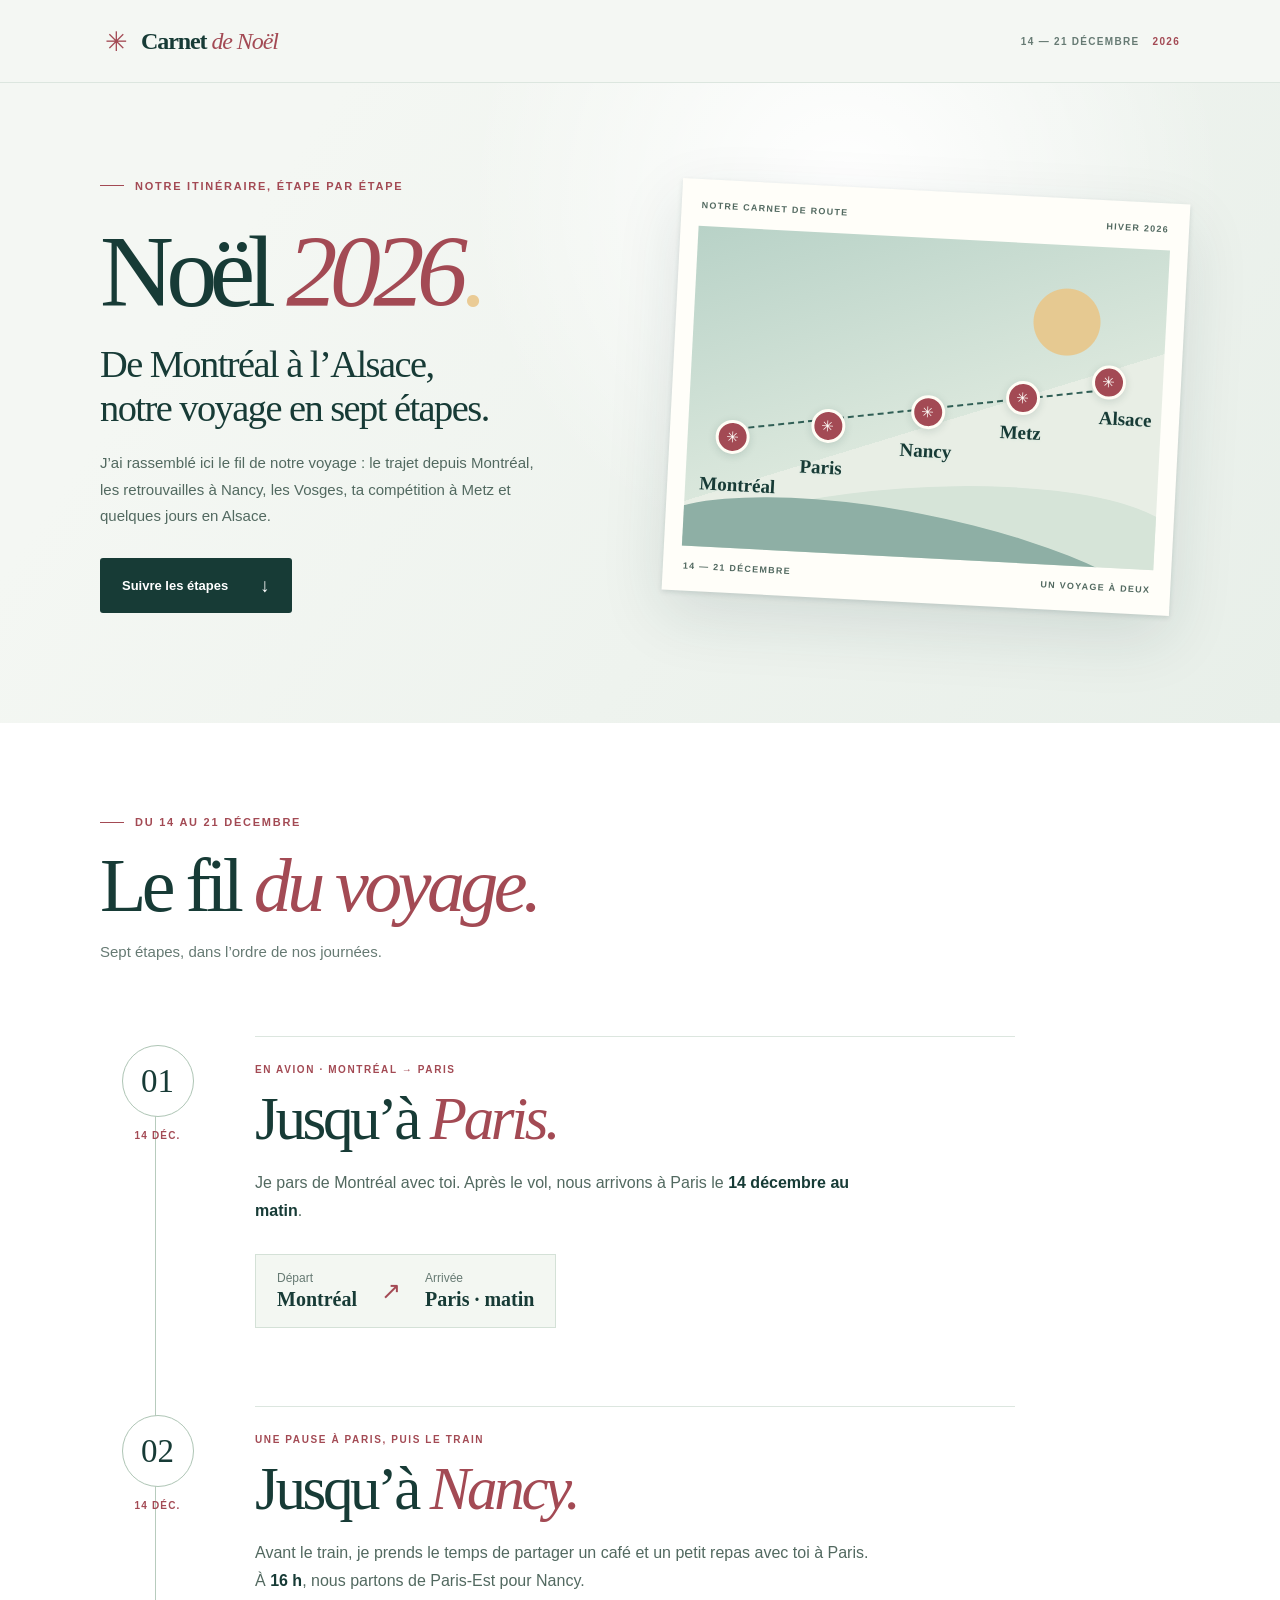
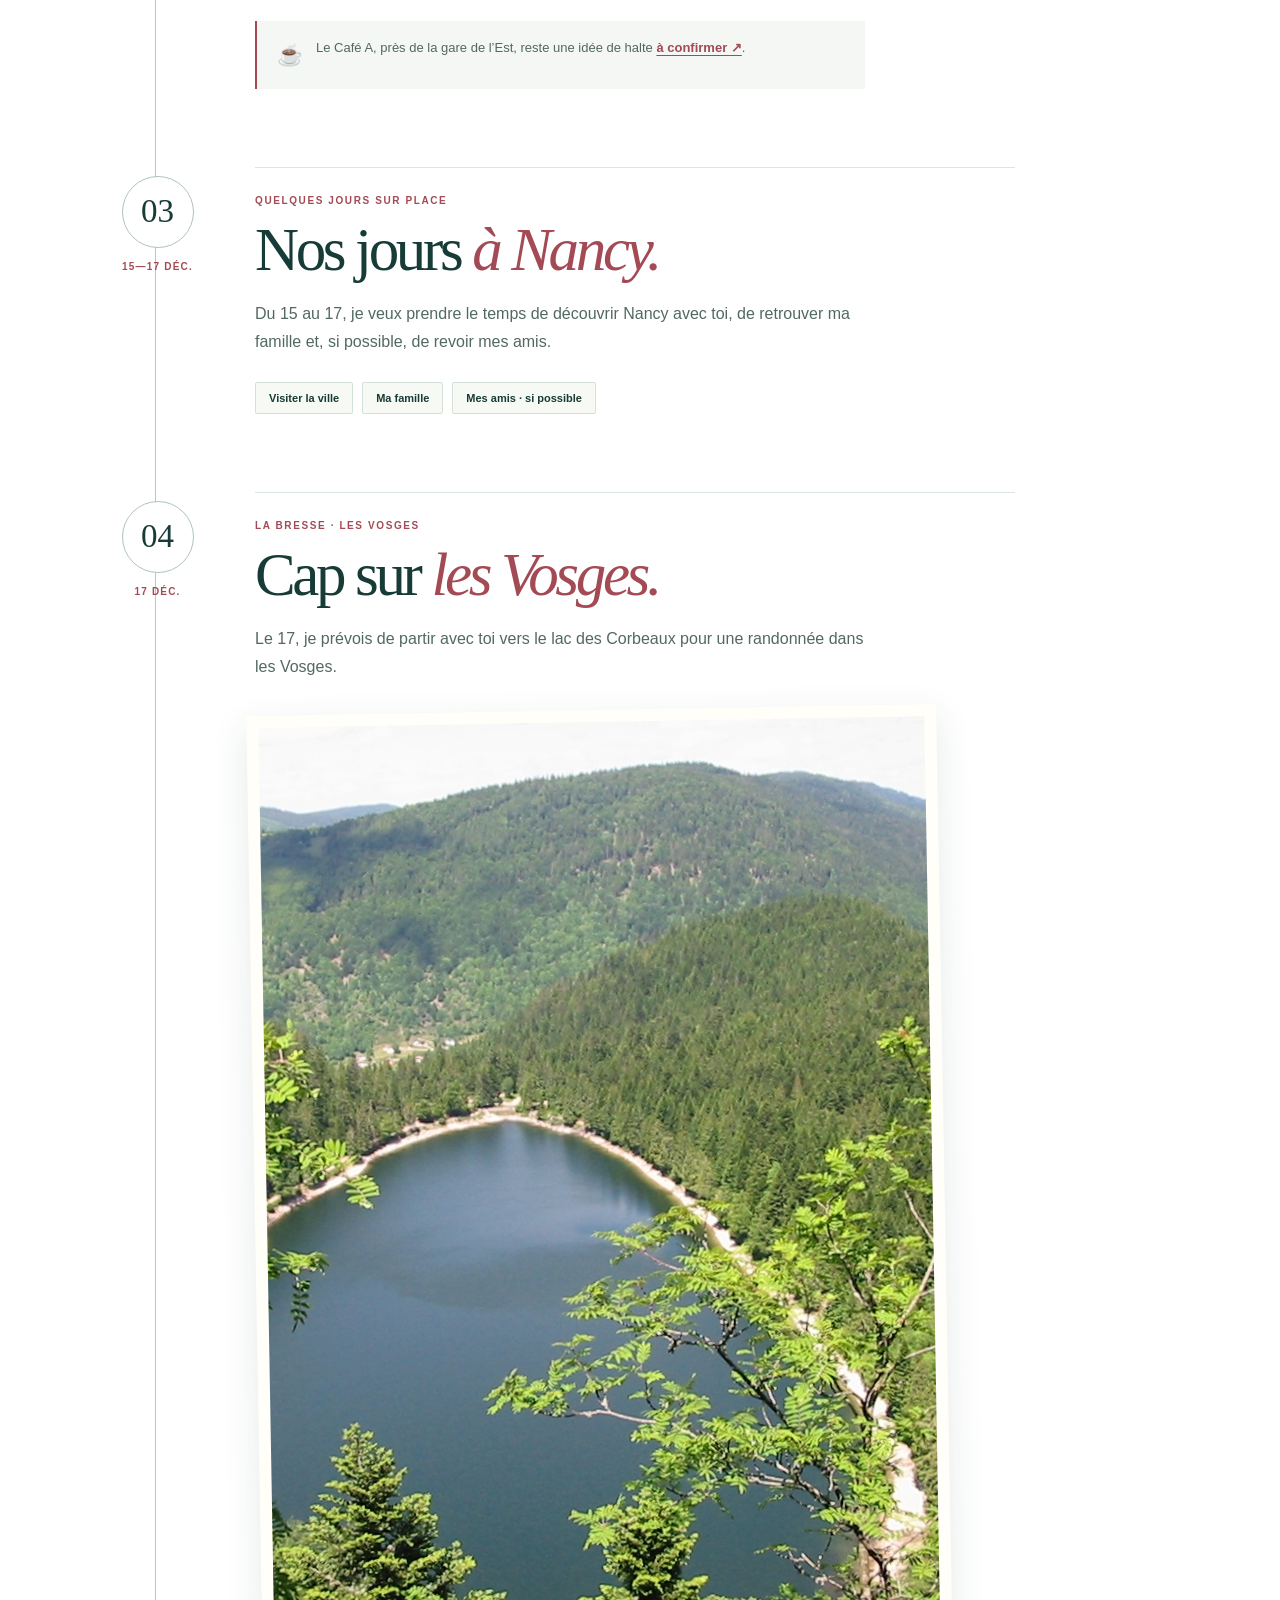
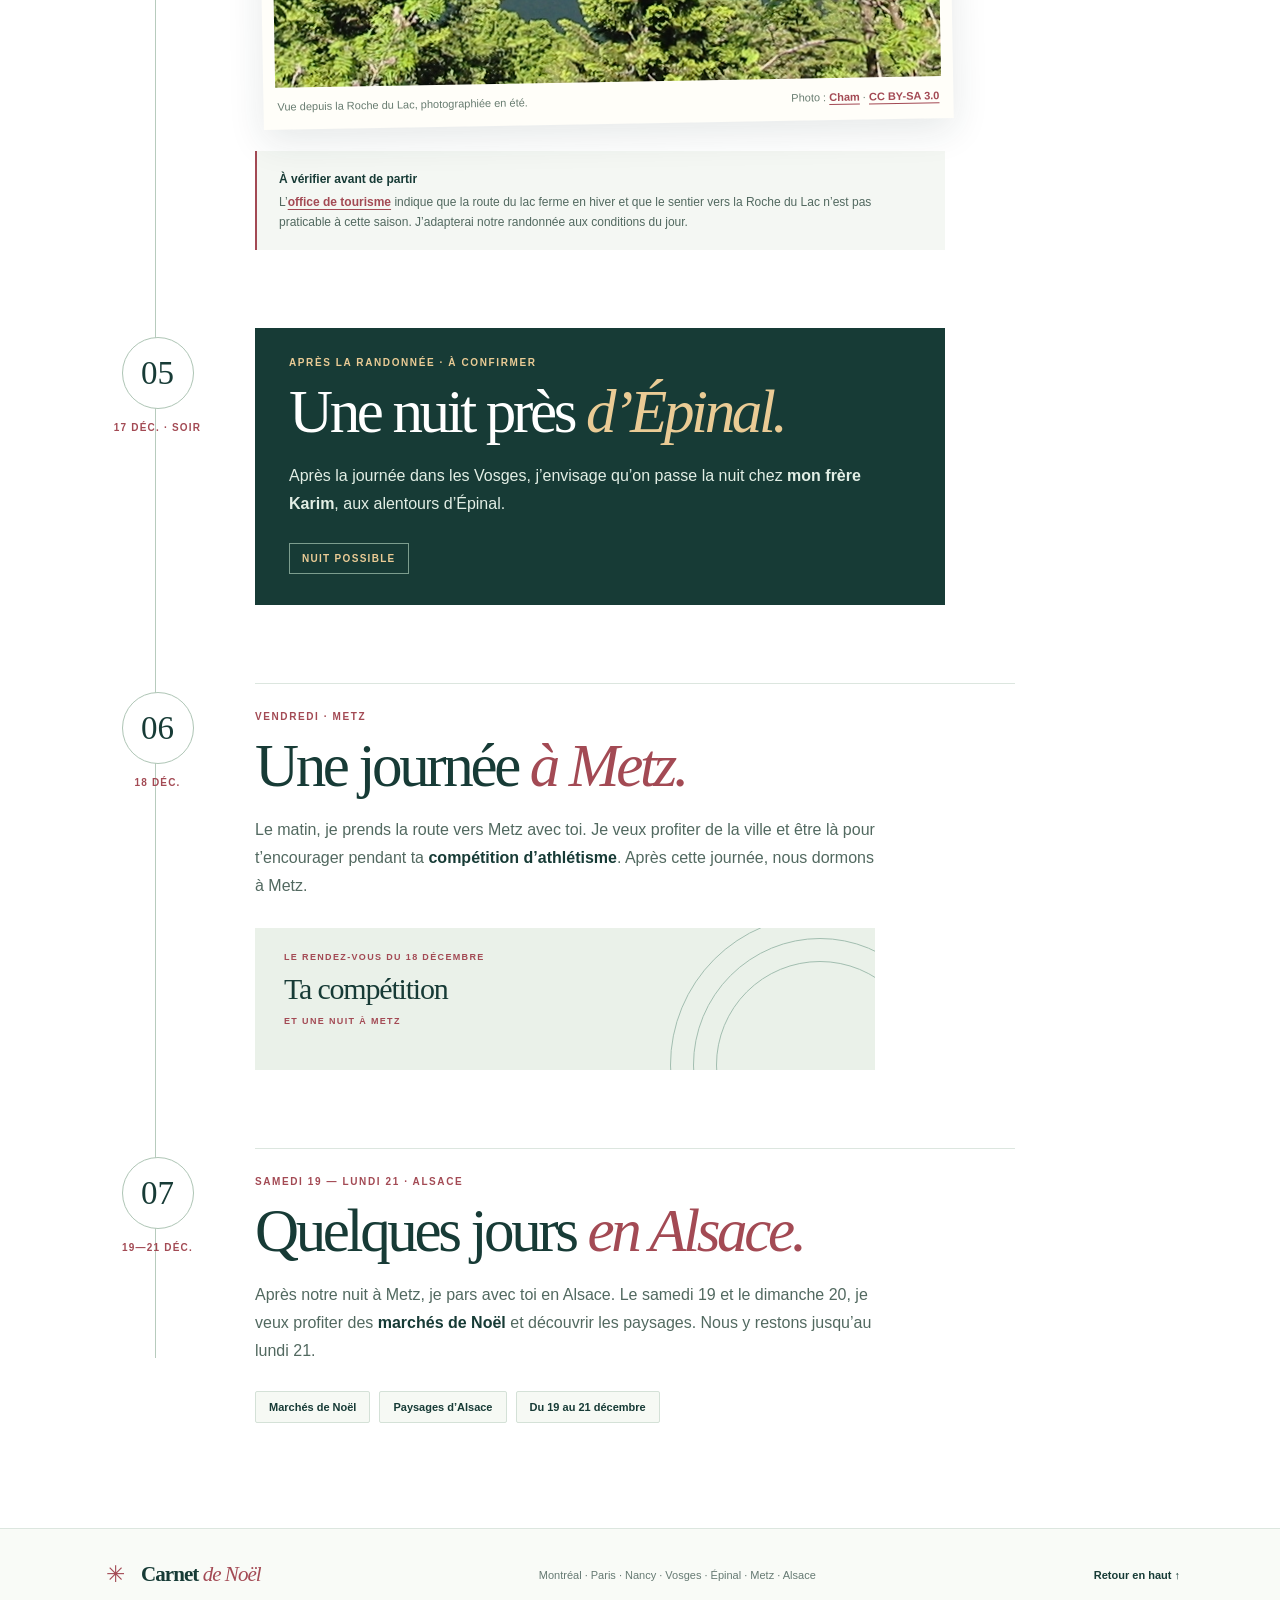
==== commit c2ba549b: "Add Alsace Christmas markets stage" ====
--- a/index.html
+++ b/index.html
@@ -4,7 +4,7 @@
   <meta charset="utf-8" />
   <meta name="viewport" content="width=device-width, initial-scale=1" />
   <meta name="theme-color" content="#f4f7f3" />
-  <meta name="description" content="Notre voyage de Noël 2026 en six étapes : Paris, Nancy, les Vosges, Épinal et Metz." />
+  <meta name="description" content="Notre voyage de Noël 2026 en sept étapes : Paris, Nancy, les Vosges, Épinal, Metz et l’Alsace." />
   <title>Notre voyage de Noël 2026 — Le carnet</title>
   <link rel="icon" href="favicon.svg" type="image/svg+xml" />
   <link rel="stylesheet" href="styles.css" />
@@ -14,7 +14,7 @@
   <header class="site-header" id="haut">
     <div class="shell header-inner">
       <a class="brand" href="#haut" aria-label="Carnet de Noël, retour en haut"><span class="brand-mark" aria-hidden="true">✳</span><span>Carnet <em>de Noël</em></span></a>
-      <span class="header-date">14 — 18 décembre <b>2026</b></span>
+      <span class="header-date">14 — 21 décembre <b>2026</b></span>
     </div>
   </header>
 
@@ -24,18 +24,18 @@
         <div class="hero-copy">
           <p class="eyebrow"><span class="eyebrow-line"></span> Notre itinéraire, étape par étape</p>
           <h1>Noël <em>2026</em><span class="title-period">.</span></h1>
-          <p class="hero-lead">De Montréal à Metz,<br />notre voyage en six étapes.</p>
-          <p class="hero-body">J’ai rassemblé ici le fil de notre voyage : le trajet depuis Montréal, les retrouvailles à Nancy, les Vosges et ta compétition à Metz.</p>
+          <p class="hero-lead">De Montréal à l’Alsace,<br />notre voyage en sept étapes.</p>
+          <p class="hero-body">J’ai rassemblé ici le fil de notre voyage : le trajet depuis Montréal, les retrouvailles à Nancy, les Vosges, ta compétition à Metz et quelques jours en Alsace.</p>
           <a class="button" href="#etapes">Suivre les étapes <span aria-hidden="true">↓</span></a>
         </div>
-        <div class="route-postcard" aria-label="Trajet du 14 au 18 décembre : Montréal, Paris, Nancy, Vosges, Épinal, Metz">
+        <div class="route-postcard" aria-label="Trajet du 14 au 21 décembre : Montréal, Paris, Nancy, Vosges, Épinal, Metz, Alsace">
           <div class="postcard-top"><span>NOTRE CARNET DE ROUTE</span><span>HIVER 2026</span></div>
           <div class="postcard-art" aria-hidden="true">
             <span class="route-arc"></span>
-            <span class="route-pin pin-one">✳</span><span class="route-pin pin-two">✳</span><span class="route-pin pin-three">✳</span><span class="route-pin pin-four">✳</span>
-            <span class="route-place place-one">Montréal</span><span class="route-place place-two">Paris</span><span class="route-place place-three">Nancy</span><span class="route-place place-four">Metz</span>
+            <span class="route-pin pin-one">✳</span><span class="route-pin pin-two">✳</span><span class="route-pin pin-three">✳</span><span class="route-pin pin-four">✳</span><span class="route-pin pin-five">✳</span>
+            <span class="route-place place-one">Montréal</span><span class="route-place place-two">Paris</span><span class="route-place place-three">Nancy</span><span class="route-place place-four">Metz</span><span class="route-place place-five">Alsace</span>
           </div>
-          <div class="postcard-bottom"><span>14 — 18 DÉCEMBRE</span><span>UN VOYAGE À DEUX</span></div>
+          <div class="postcard-bottom"><span>14 — 21 DÉCEMBRE</span><span>UN VOYAGE À DEUX</span></div>
         </div>
       </div>
     </div>
@@ -43,9 +43,9 @@
     <section class="itinerary" id="etapes" aria-labelledby="steps-title">
       <div class="shell">
         <div class="section-heading">
-          <p class="eyebrow"><span class="eyebrow-line"></span> Du 14 au 18 décembre</p>
+          <p class="eyebrow"><span class="eyebrow-line"></span> Du 14 au 21 décembre</p>
           <h2 id="steps-title">Le fil <em>du voyage.</em></h2>
-          <p>Six étapes, dans l’ordre de nos journées.</p>
+          <p>Sept étapes, dans l’ordre de nos journées.</p>
         </div>
 
         <ol class="steps">
@@ -109,11 +109,21 @@
               <div class="metz-event"><span>LE RENDEZ-VOUS DU 18 DÉCEMBRE</span><strong>Ta compétition</strong><span>ET UNE NUIT À METZ</span><div class="track-lines" aria-hidden="true"></div></div>
             </article>
           </li>
+
+          <li class="step" id="alsace">
+            <div class="step-marker"><span class="step-number">07</span><time datetime="2026-12-19">19—21 DÉC.</time></div>
+            <article class="step-content">
+              <p class="step-label">Samedi 19 — lundi 21 · Alsace</p>
+              <h3>Quelques jours <em>en Alsace.</em></h3>
+              <p>Après notre nuit à Metz, je pars avec toi en Alsace. Le samedi 19 et le dimanche 20, je veux profiter des <strong>marchés de Noël</strong> et découvrir les paysages. Nous y restons jusqu’au lundi 21.</p>
+              <div class="tag-row" aria-label="Au programme en Alsace"><span>Marchés de Noël</span><span>Paysages d’Alsace</span><span>Du 19 au 21 décembre</span></div>
+            </article>
+          </li>
         </ol>
       </div>
     </section>
   </main>
 
-  <footer class="site-footer"><div class="shell footer-inner"><span class="brand"><span class="brand-mark" aria-hidden="true">✳</span><span>Carnet <em>de Noël</em></span></span><p>Montréal · Paris · Nancy · Vosges · Épinal · Metz</p><a href="#haut">Retour en haut ↑</a></div></footer>
+  <footer class="site-footer"><div class="shell footer-inner"><span class="brand"><span class="brand-mark" aria-hidden="true">✳</span><span>Carnet <em>de Noël</em></span></span><p>Montréal · Paris · Nancy · Vosges · Épinal · Metz · Alsace</p><a href="#haut">Retour en haut ↑</a></div></footer>
 </body>
 </html>
--- a/styles.css
+++ b/styles.css
@@ -57,9 +57,9 @@
 .postcard-art::after { bottom: -111px; background: #8eafa5; transform: rotate(8deg); }
 .route-arc { position: absolute; top: 53%; right: 8%; left: 8%; z-index: 1; border-top: 2px dashed #315f56; transform: rotate(-9deg); }
 .route-pin { position: absolute; z-index: 2; display: grid; place-items: center; width: 34px; height: 34px; border: 3px solid #fffdf5; border-radius: 50%; color: var(--paper); background: var(--berry); font-size: 15px; box-shadow: 0 2px 8px #173b3626; }
-.pin-one { top: 60%; left: 8%; }.pin-two { top: 51%; left: 34%; }.pin-three { top: 44%; left: 61%; }.pin-four { top: 36%; left: 82%; }
+.pin-one { top: 60%; left: 6%; }.pin-two { top: 55%; left: 26%; }.pin-three { top: 49%; left: 47%; }.pin-four { top: 43%; left: 67%; }.pin-five { top: 37%; left: 85%; }
 .route-place { position: absolute; z-index: 2; color: var(--pine); font-family: var(--display); font-size: 19px; font-weight: 700; text-shadow: 0 1px 3px #dbe9df; }
-.place-one { top: 77%; left: 5%; }.place-two { top: 64%; left: 31%; }.place-three { top: 55%; left: 59%; }.place-four { top: 47%; right: 4%; }
+.place-one { top: 77%; left: 3%; }.place-two { top: 70%; left: 24%; }.place-three { top: 63%; left: 45%; }.place-four { top: 56%; left: 66%; }.place-five { top: 50%; right: 2%; }
 
 .itinerary { padding-block: 93px 105px; background: #fff; scroll-margin-top: 26px; }
 .section-heading { max-width: 700px; margin-bottom: 72px; }
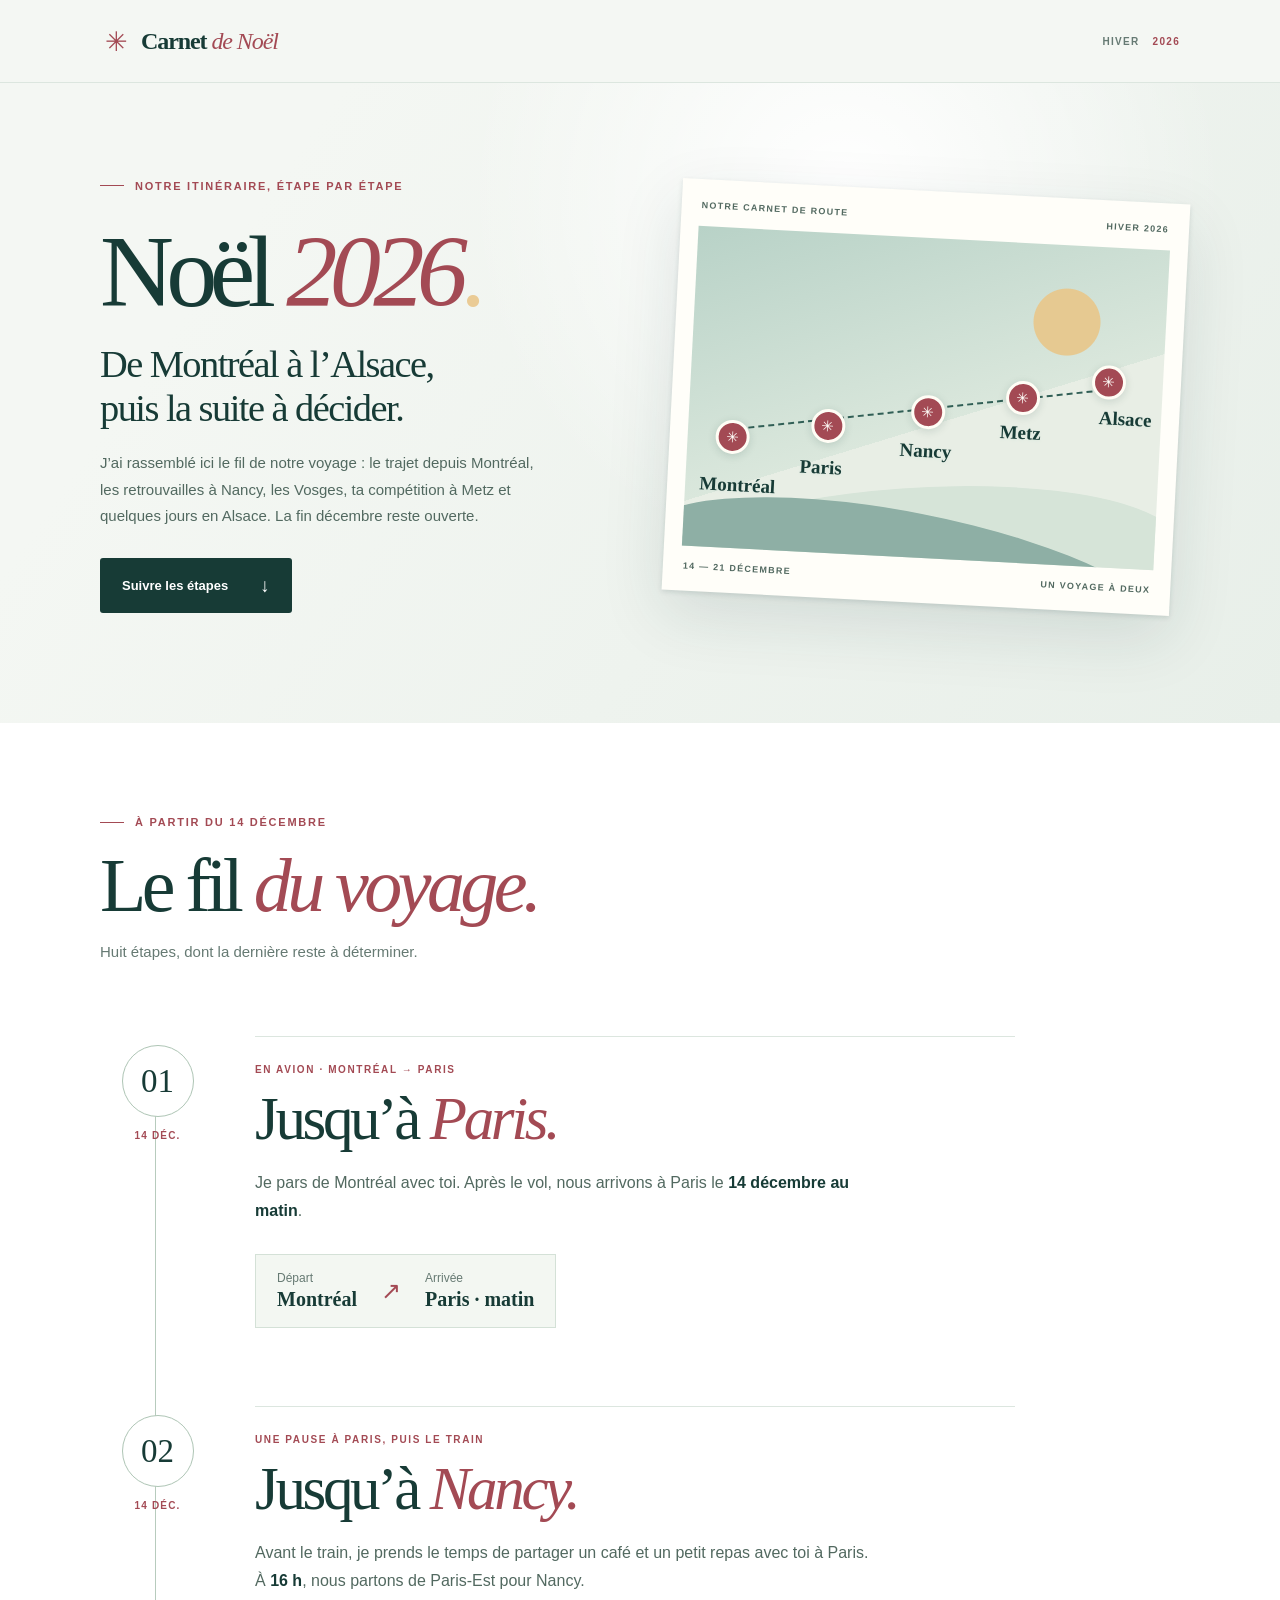
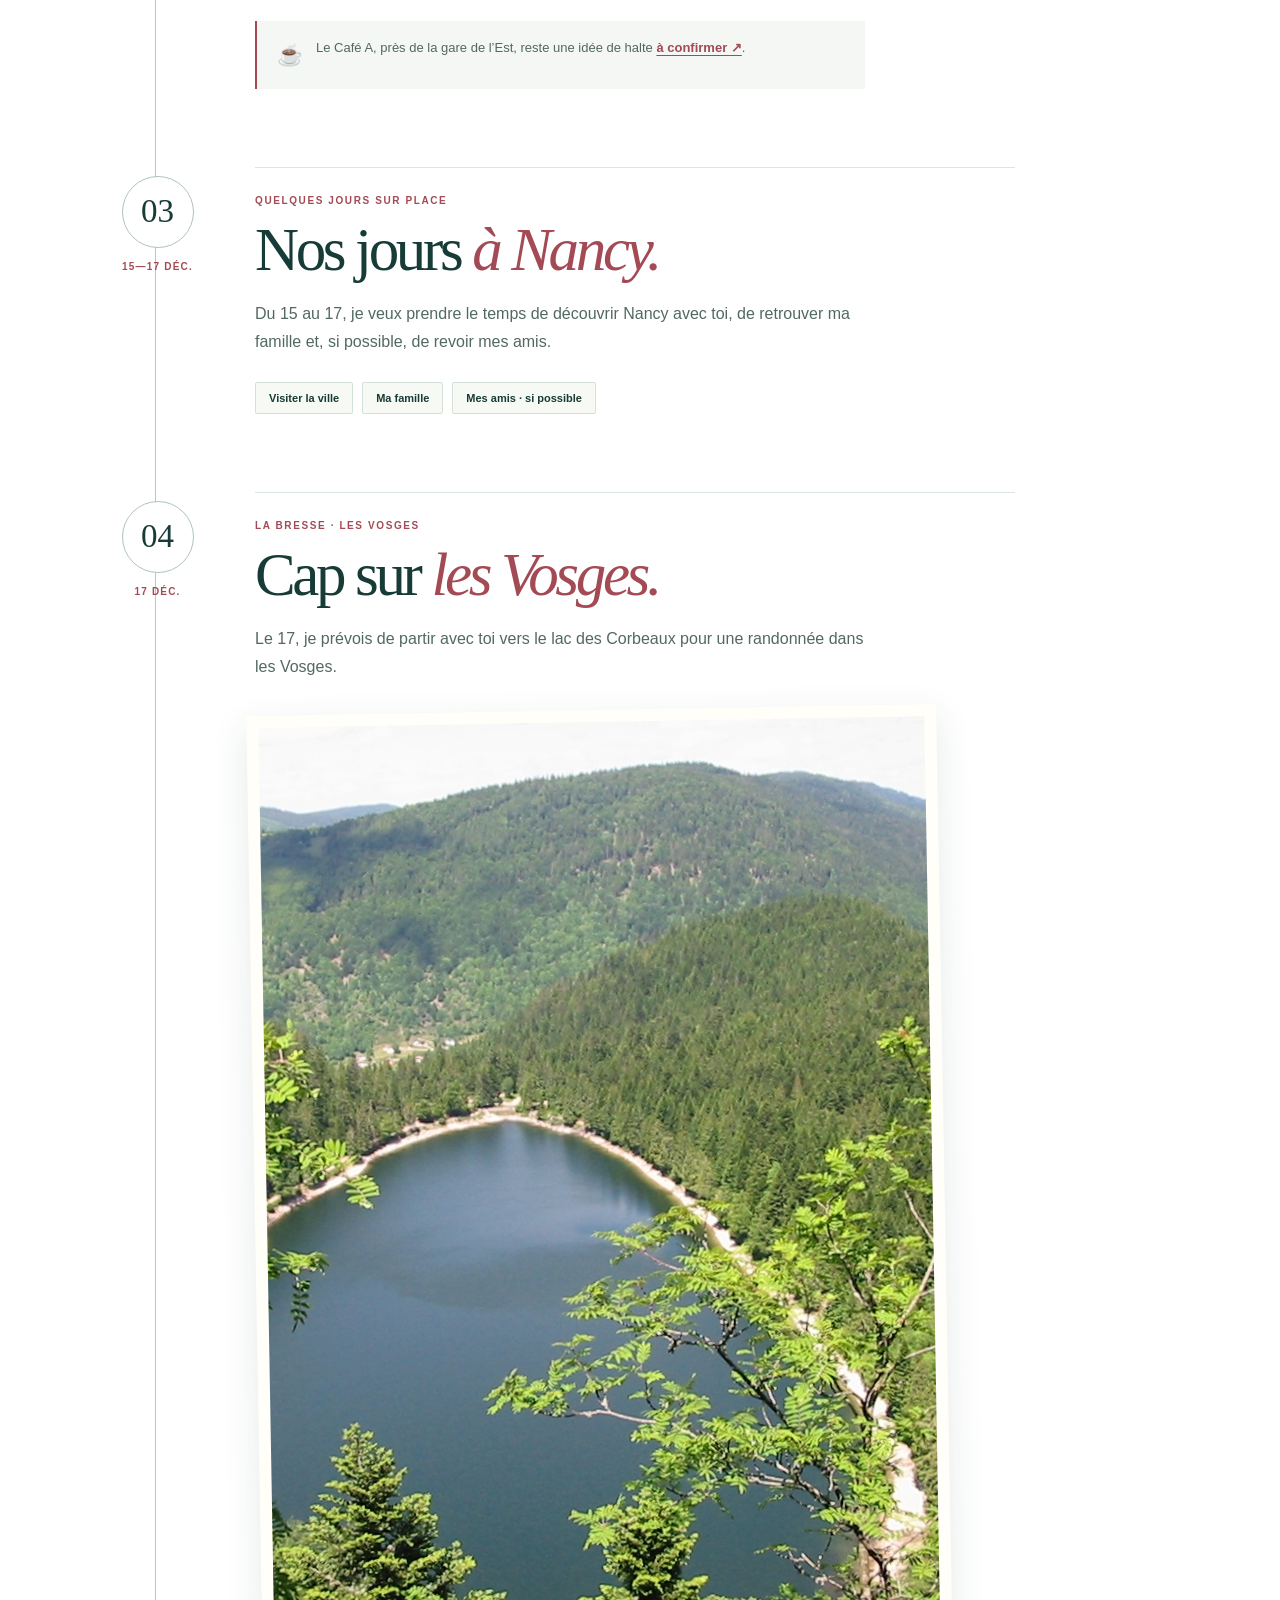
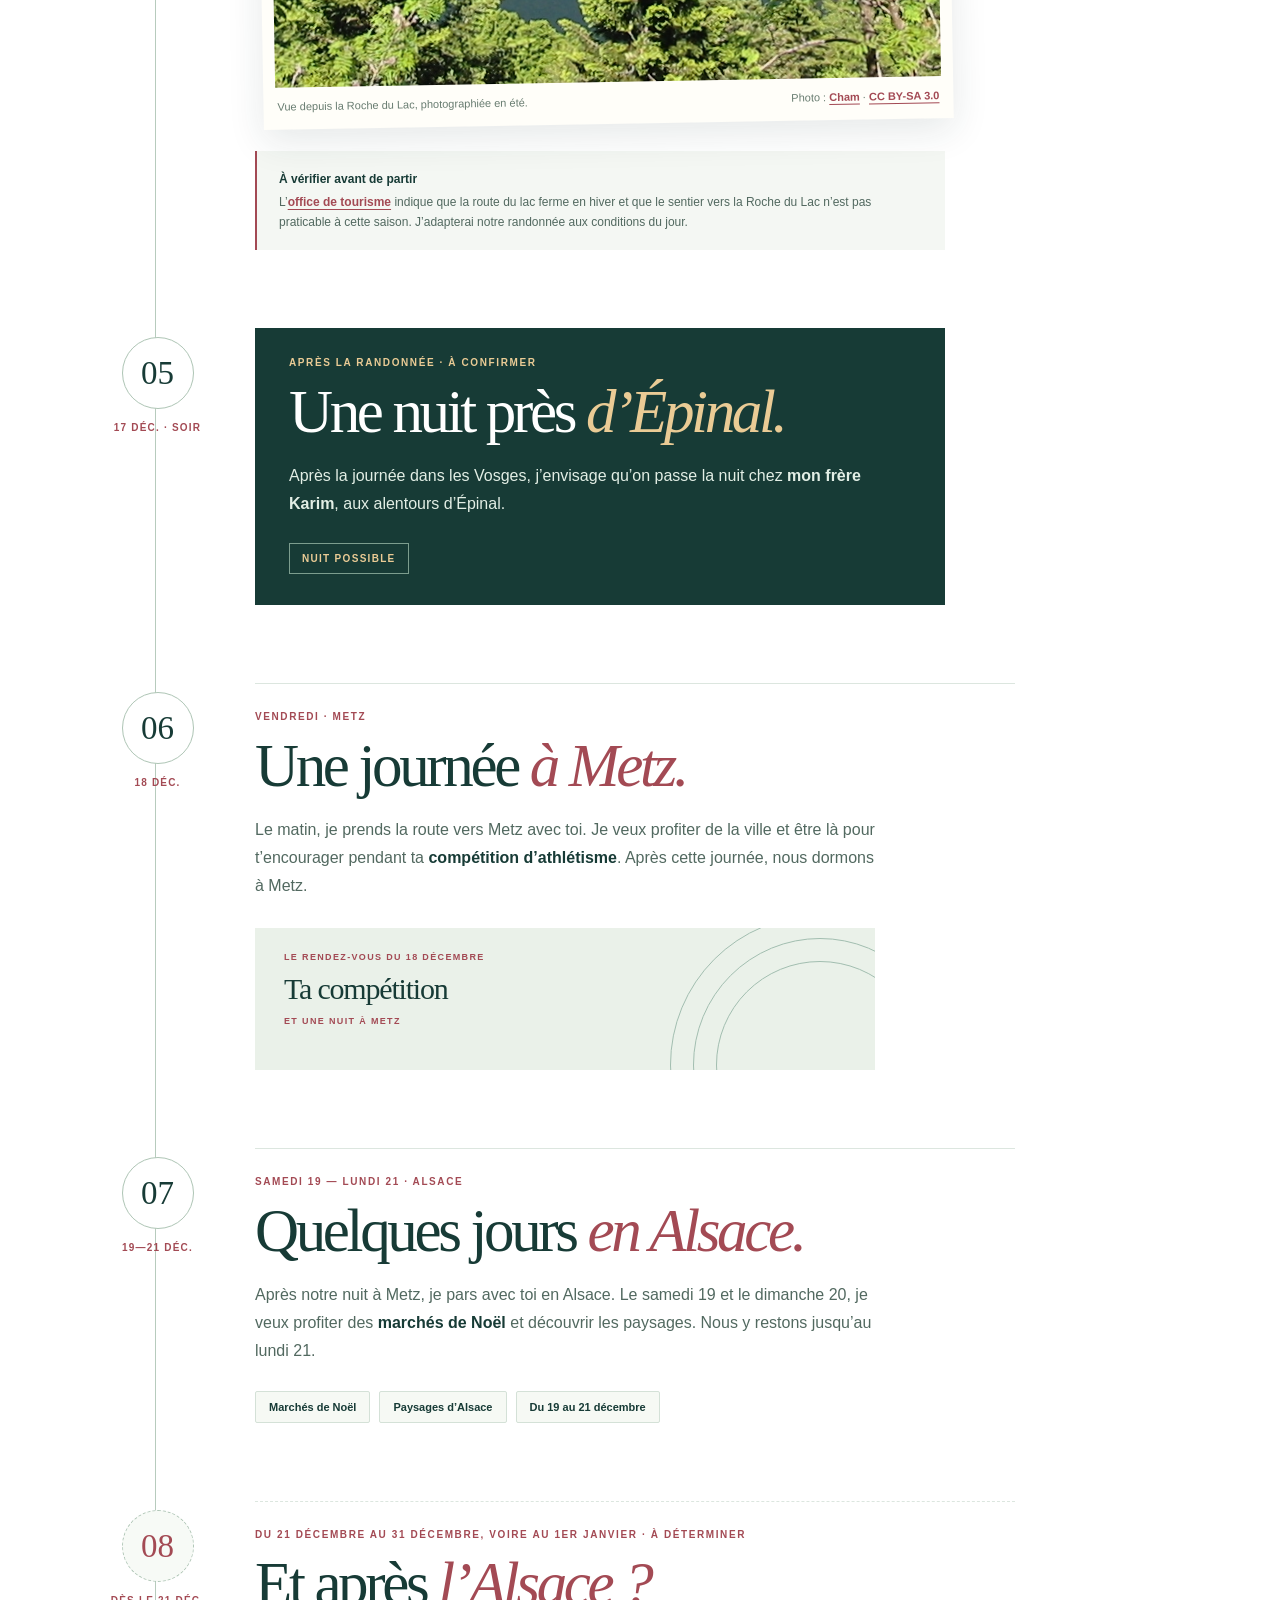
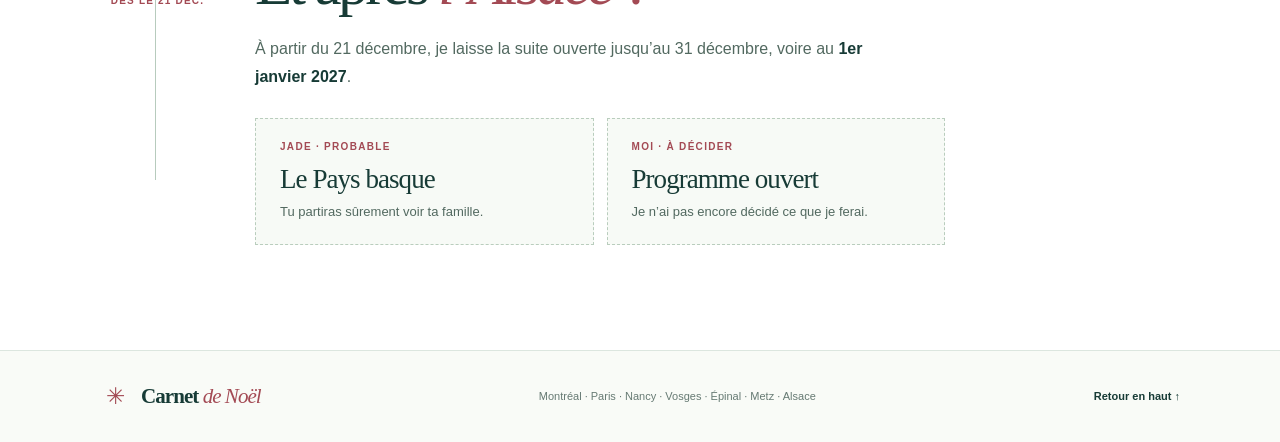
==== commit b56b44fe: "Add tentative plans after Alsace" ====
--- a/index.html
+++ b/index.html
@@ -4,7 +4,7 @@
   <meta charset="utf-8" />
   <meta name="viewport" content="width=device-width, initial-scale=1" />
   <meta name="theme-color" content="#f4f7f3" />
-  <meta name="description" content="Notre voyage de Noël 2026 en sept étapes : Paris, Nancy, les Vosges, Épinal, Metz et l’Alsace." />
+  <meta name="description" content="Notre voyage de Noël 2026 : de Montréal à l’Alsace, puis une fin décembre encore à déterminer." />
   <title>Notre voyage de Noël 2026 — Le carnet</title>
   <link rel="icon" href="favicon.svg" type="image/svg+xml" />
   <link rel="stylesheet" href="styles.css" />
@@ -14,7 +14,7 @@
   <header class="site-header" id="haut">
     <div class="shell header-inner">
       <a class="brand" href="#haut" aria-label="Carnet de Noël, retour en haut"><span class="brand-mark" aria-hidden="true">✳</span><span>Carnet <em>de Noël</em></span></a>
-      <span class="header-date">14 — 21 décembre <b>2026</b></span>
+      <span class="header-date">Hiver <b>2026</b></span>
     </div>
   </header>
 
@@ -24,8 +24,8 @@
         <div class="hero-copy">
           <p class="eyebrow"><span class="eyebrow-line"></span> Notre itinéraire, étape par étape</p>
           <h1>Noël <em>2026</em><span class="title-period">.</span></h1>
-          <p class="hero-lead">De Montréal à l’Alsace,<br />notre voyage en sept étapes.</p>
-          <p class="hero-body">J’ai rassemblé ici le fil de notre voyage : le trajet depuis Montréal, les retrouvailles à Nancy, les Vosges, ta compétition à Metz et quelques jours en Alsace.</p>
+          <p class="hero-lead">De Montréal à l’Alsace,<br />puis la suite à décider.</p>
+          <p class="hero-body">J’ai rassemblé ici le fil de notre voyage : le trajet depuis Montréal, les retrouvailles à Nancy, les Vosges, ta compétition à Metz et quelques jours en Alsace. La fin décembre reste ouverte.</p>
           <a class="button" href="#etapes">Suivre les étapes <span aria-hidden="true">↓</span></a>
         </div>
         <div class="route-postcard" aria-label="Trajet du 14 au 21 décembre : Montréal, Paris, Nancy, Vosges, Épinal, Metz, Alsace">
@@ -43,9 +43,9 @@
     <section class="itinerary" id="etapes" aria-labelledby="steps-title">
       <div class="shell">
         <div class="section-heading">
-          <p class="eyebrow"><span class="eyebrow-line"></span> Du 14 au 21 décembre</p>
+          <p class="eyebrow"><span class="eyebrow-line"></span> À partir du 14 décembre</p>
           <h2 id="steps-title">Le fil <em>du voyage.</em></h2>
-          <p>Sept étapes, dans l’ordre de nos journées.</p>
+          <p>Huit étapes, dont la dernière reste à déterminer.</p>
         </div>
 
         <ol class="steps">
@@ -119,6 +119,19 @@
               <div class="tag-row" aria-label="Au programme en Alsace"><span>Marchés de Noël</span><span>Paysages d’Alsace</span><span>Du 19 au 21 décembre</span></div>
             </article>
           </li>
+
+          <li class="step step-open" id="apres-alsace">
+            <div class="step-marker"><span class="step-number">08</span><time datetime="2026-12-21">DÈS LE 21 DÉC.</time></div>
+            <article class="step-content">
+              <p class="step-label">Du 21 décembre au 31 décembre, voire au 1er janvier · À déterminer</p>
+              <h3>Et après <em>l’Alsace ?</em></h3>
+              <p>À partir du 21 décembre, je laisse la suite ouverte jusqu’au 31 décembre, voire au <strong>1er janvier 2027</strong>.</p>
+              <div class="open-plans" aria-label="Projets possibles après l’Alsace">
+                <div><span>Jade · probable</span><strong>Le Pays basque</strong><p>Tu partiras sûrement voir ta famille.</p></div>
+                <div><span>Moi · à décider</span><strong>Programme ouvert</strong><p>Je n’ai pas encore décidé ce que je ferai.</p></div>
+              </div>
+            </article>
+          </li>
         </ol>
       </div>
     </section>
--- a/styles.css
+++ b/styles.css
@@ -108,6 +108,13 @@
 .track-lines { position: absolute; right: -95px; bottom: -145px; width: 300px; height: 300px; border: 1px solid #a2beb0; border-radius: 50%; }
 .track-lines::before, .track-lines::after { position: absolute; inset: 22px; border: 1px solid #a2beb0; border-radius: 50%; content: ""; }
 .track-lines::after { inset: 45px; }
+.step-open .step-number { border-style: dashed; color: var(--berry); background: #f7faf6; }
+.step-open .step-content { border-top-style: dashed; }
+.open-plans { display: grid; grid-template-columns: repeat(2, minmax(0, 1fr)); gap: 13px; max-width: 690px; margin-top: 27px; }
+.open-plans > div { min-width: 0; padding: 22px 24px; border: 1px dashed #b9cdbd; background: #f7faf6; }
+.open-plans span { display: block; margin-bottom: 12px; color: var(--berry); font-size: 10px; font-weight: 800; letter-spacing: .13em; text-transform: uppercase; }
+.open-plans strong { display: block; color: var(--pine); font-family: var(--display); font-size: 27px; font-weight: 500; letter-spacing: -.035em; }
+.open-plans p { margin: 7px 0 0; color: #526960; font-size: 13px; line-height: 1.55; }
 
 .site-footer { padding-block: 30px; border-top: 1px solid var(--line); background: #f9fbf7; }
 .footer-inner { display: flex; align-items: center; justify-content: space-between; gap: 20px; }
@@ -146,6 +153,7 @@
   .lake-photo figcaption { display: block; }
   .lake-photo figcaption span { display: block; }
   .step-night { padding: 24px 22px; }
+  .open-plans { grid-template-columns: 1fr; }
   .footer-inner { flex-wrap: wrap; }
   .footer-inner p { order: 3; width: 100%; }
 }
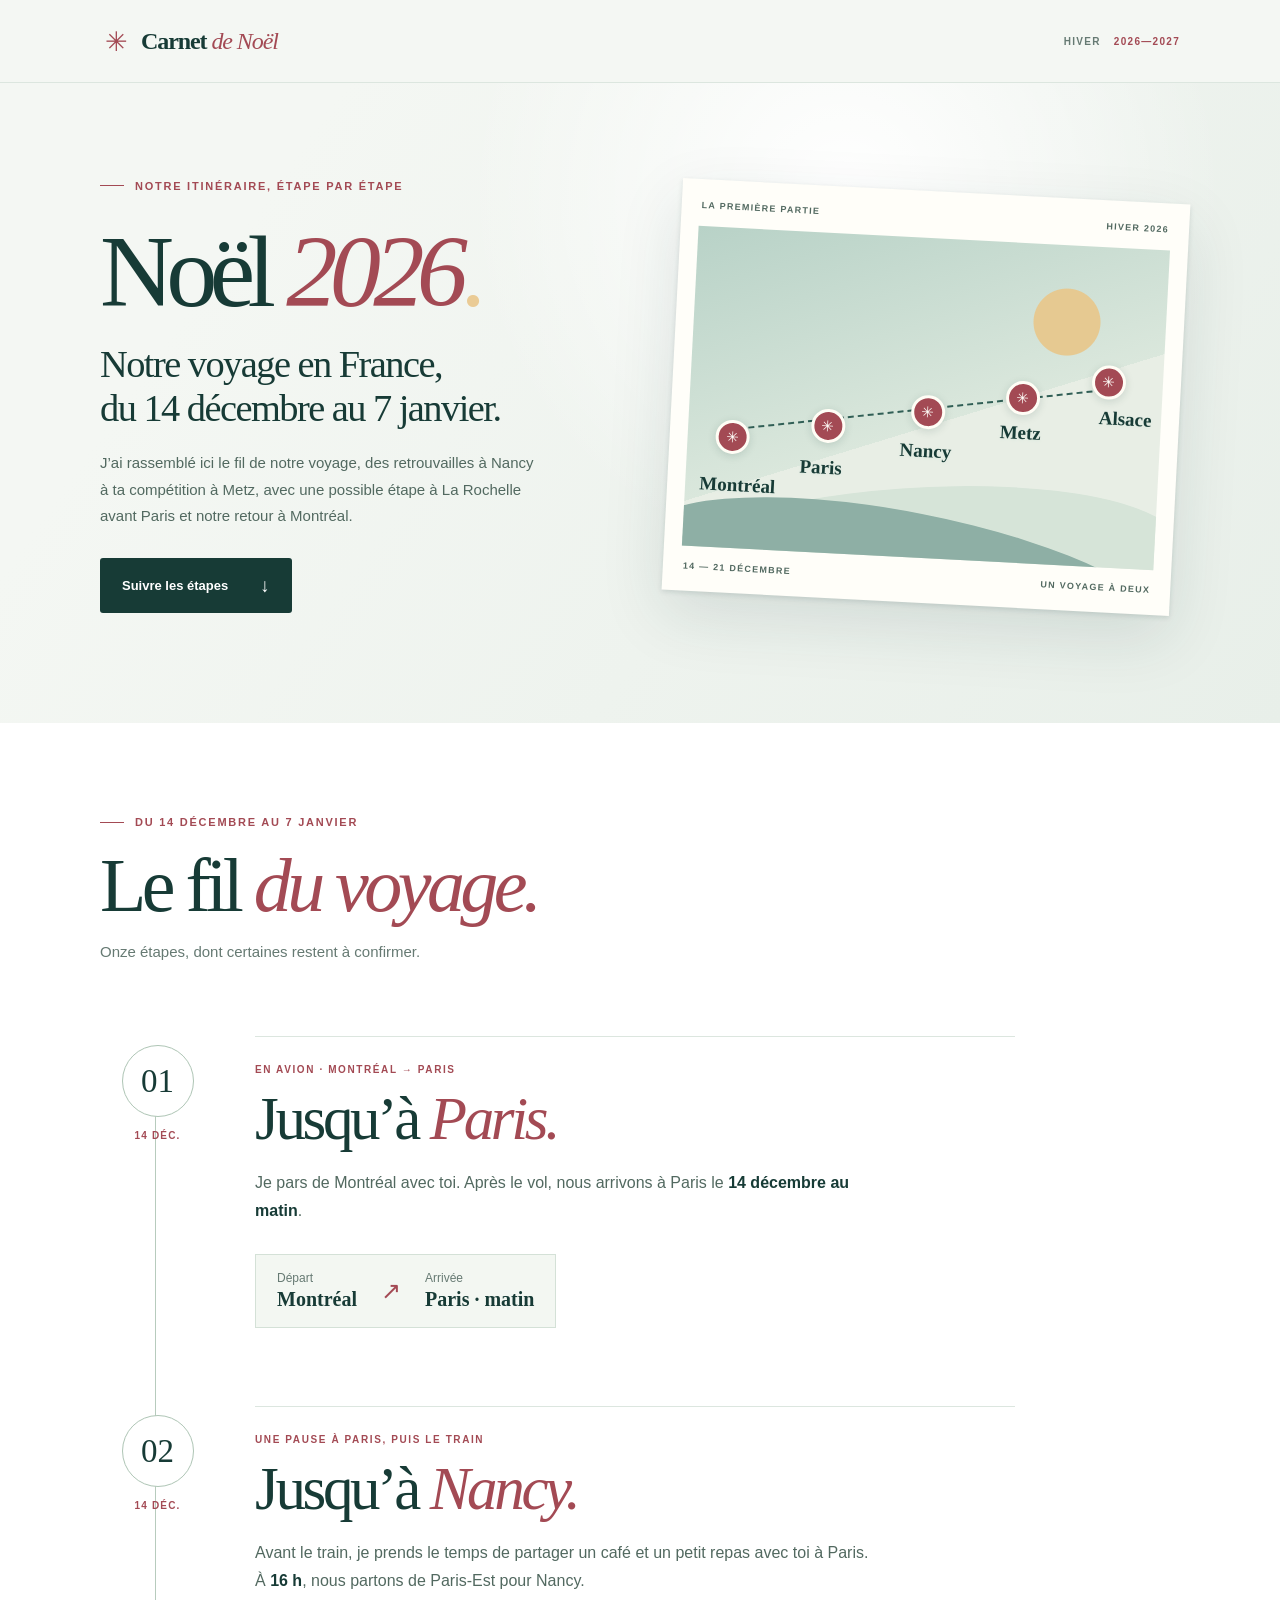
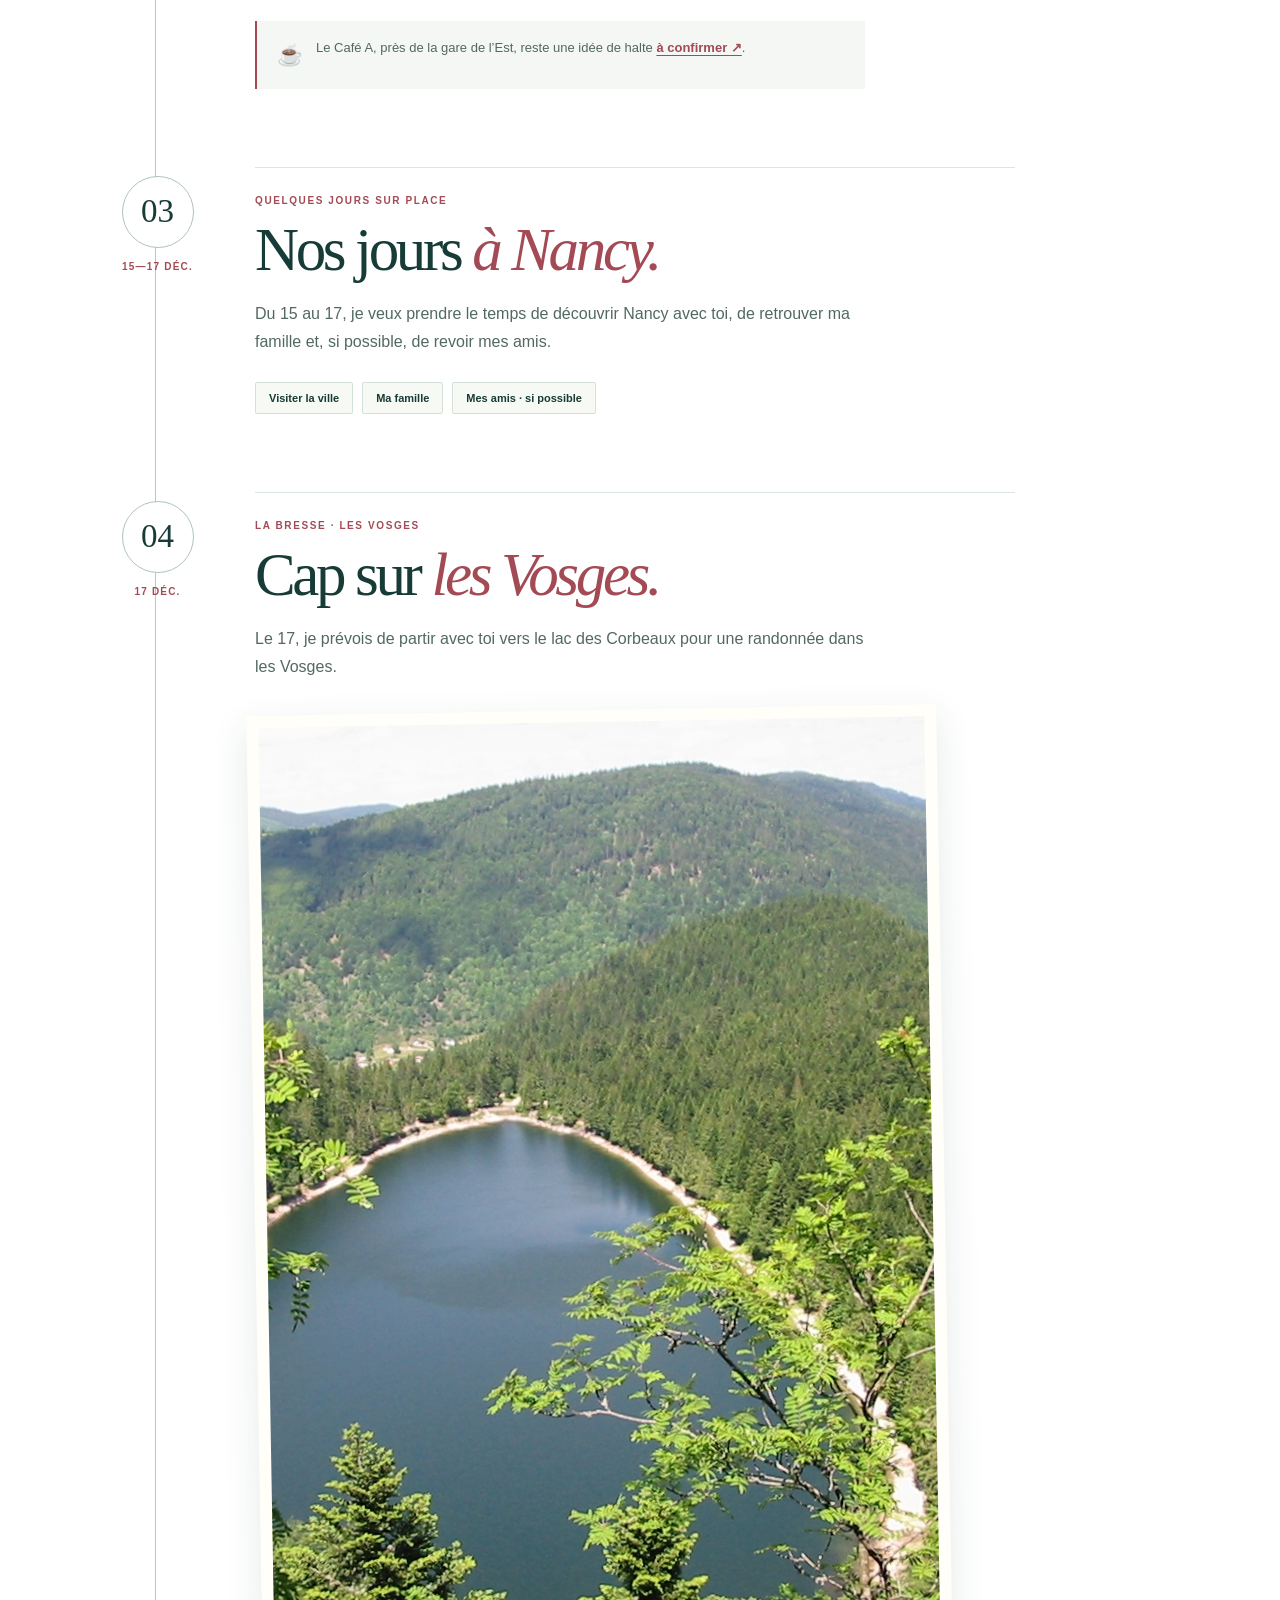
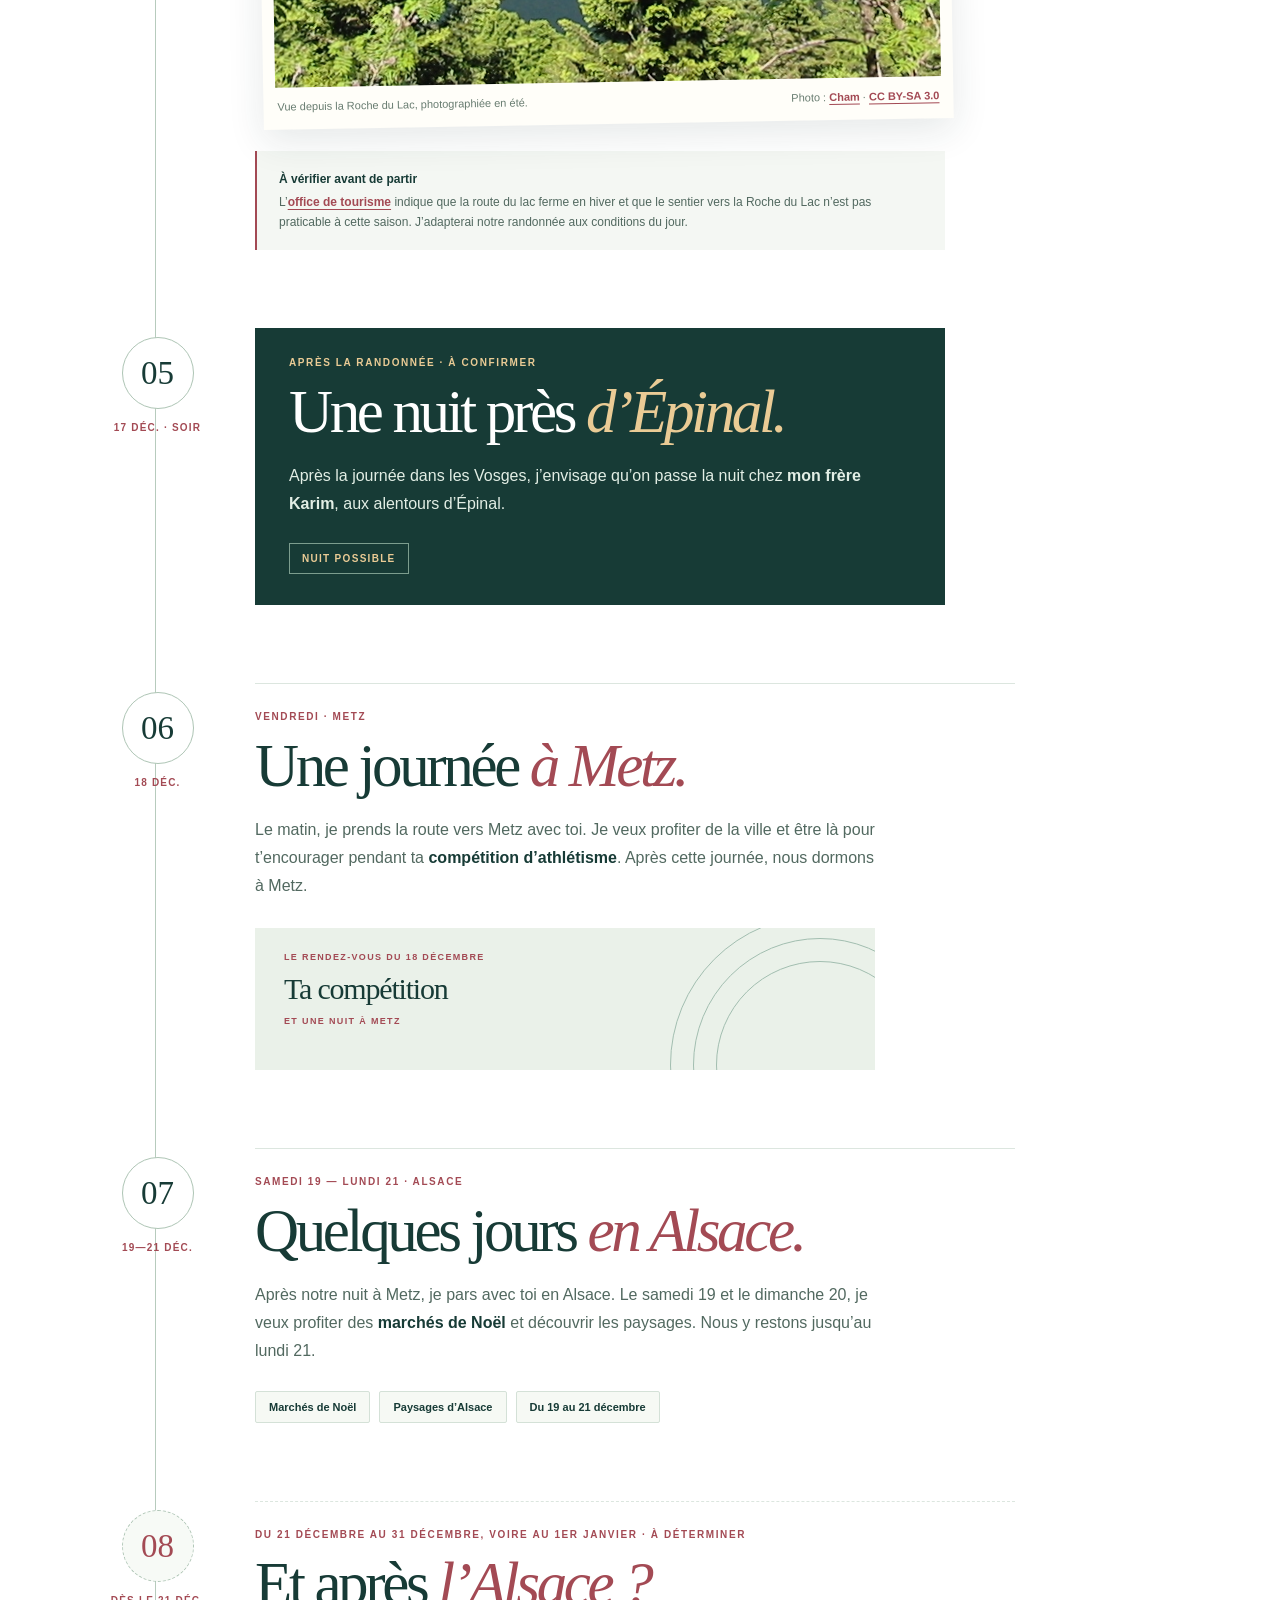
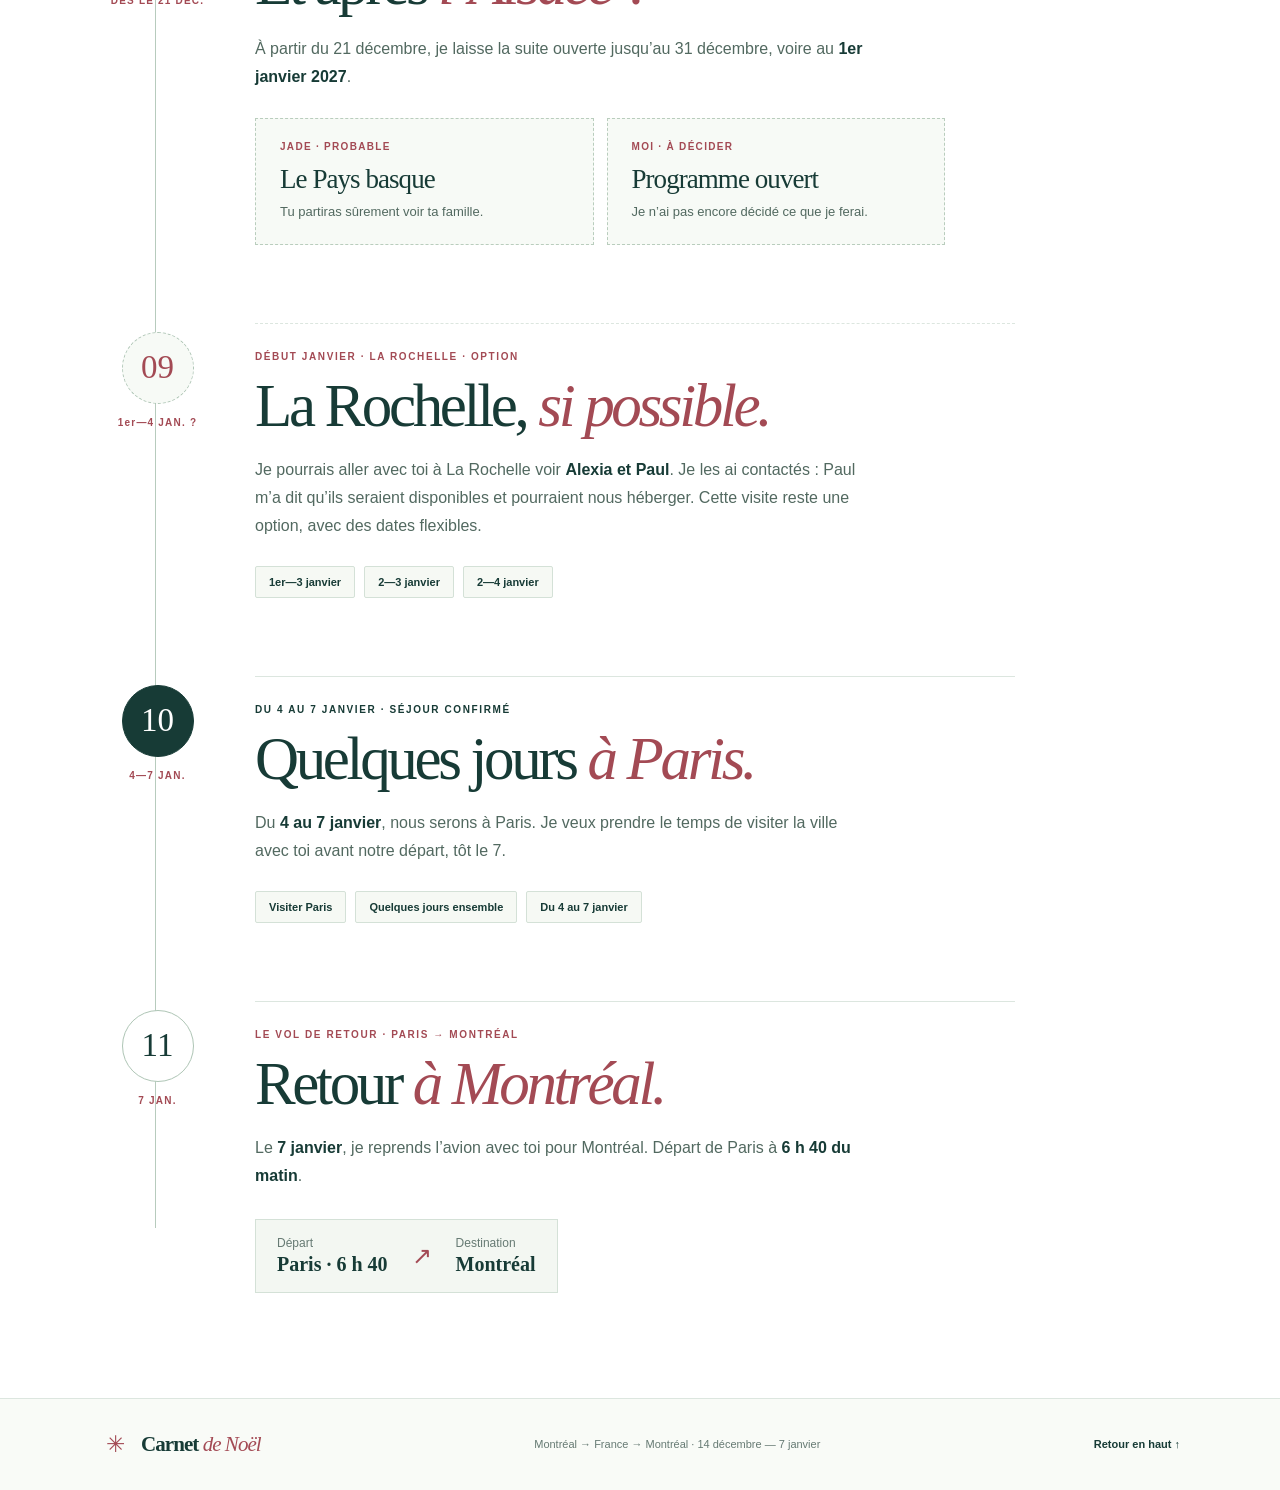
==== commit 315ce21f: "Add flexible La Rochelle visit and Paris return" ====
--- a/index.html
+++ b/index.html
@@ -4,7 +4,7 @@
   <meta charset="utf-8" />
   <meta name="viewport" content="width=device-width, initial-scale=1" />
   <meta name="theme-color" content="#f4f7f3" />
-  <meta name="description" content="Notre voyage de Noël 2026 : de Montréal à l’Alsace, puis une fin décembre encore à déterminer." />
+  <meta name="description" content="Notre voyage de Noël 2026, de Montréal à la France et retour le 7 janvier 2027, avec une possible étape à La Rochelle." />
   <title>Notre voyage de Noël 2026 — Le carnet</title>
   <link rel="icon" href="favicon.svg" type="image/svg+xml" />
   <link rel="stylesheet" href="styles.css" />
@@ -14,7 +14,7 @@
   <header class="site-header" id="haut">
     <div class="shell header-inner">
       <a class="brand" href="#haut" aria-label="Carnet de Noël, retour en haut"><span class="brand-mark" aria-hidden="true">✳</span><span>Carnet <em>de Noël</em></span></a>
-      <span class="header-date">Hiver <b>2026</b></span>
+      <span class="header-date">Hiver <b>2026—2027</b></span>
     </div>
   </header>
 
@@ -24,12 +24,12 @@
         <div class="hero-copy">
           <p class="eyebrow"><span class="eyebrow-line"></span> Notre itinéraire, étape par étape</p>
           <h1>Noël <em>2026</em><span class="title-period">.</span></h1>
-          <p class="hero-lead">De Montréal à l’Alsace,<br />puis la suite à décider.</p>
-          <p class="hero-body">J’ai rassemblé ici le fil de notre voyage : le trajet depuis Montréal, les retrouvailles à Nancy, les Vosges, ta compétition à Metz et quelques jours en Alsace. La fin décembre reste ouverte.</p>
+          <p class="hero-lead">Notre voyage en France,<br />du 14 décembre au 7 janvier.</p>
+          <p class="hero-body">J’ai rassemblé ici le fil de notre voyage, des retrouvailles à Nancy à ta compétition à Metz, avec une possible étape à La Rochelle avant Paris et notre retour à Montréal.</p>
           <a class="button" href="#etapes">Suivre les étapes <span aria-hidden="true">↓</span></a>
         </div>
         <div class="route-postcard" aria-label="Trajet du 14 au 21 décembre : Montréal, Paris, Nancy, Vosges, Épinal, Metz, Alsace">
-          <div class="postcard-top"><span>NOTRE CARNET DE ROUTE</span><span>HIVER 2026</span></div>
+          <div class="postcard-top"><span>LA PREMIÈRE PARTIE</span><span>HIVER 2026</span></div>
           <div class="postcard-art" aria-hidden="true">
             <span class="route-arc"></span>
             <span class="route-pin pin-one">✳</span><span class="route-pin pin-two">✳</span><span class="route-pin pin-three">✳</span><span class="route-pin pin-four">✳</span><span class="route-pin pin-five">✳</span>
@@ -43,9 +43,9 @@
     <section class="itinerary" id="etapes" aria-labelledby="steps-title">
       <div class="shell">
         <div class="section-heading">
-          <p class="eyebrow"><span class="eyebrow-line"></span> À partir du 14 décembre</p>
+          <p class="eyebrow"><span class="eyebrow-line"></span> Du 14 décembre au 7 janvier</p>
           <h2 id="steps-title">Le fil <em>du voyage.</em></h2>
-          <p>Huit étapes, dont la dernière reste à déterminer.</p>
+          <p>Onze étapes, dont certaines restent à confirmer.</p>
         </div>
 
         <ol class="steps">
@@ -132,11 +132,41 @@
               </div>
             </article>
           </li>
+
+          <li class="step step-open" id="la-rochelle">
+            <div class="step-marker"><span class="step-number">09</span><time datetime="2027-01-01">1er—4 JAN. ?</time></div>
+            <article class="step-content">
+              <p class="step-label">Début janvier · La Rochelle · Option</p>
+              <h3>La Rochelle, <em>si possible.</em></h3>
+              <p>Je pourrais aller avec toi à La Rochelle voir <strong>Alexia et Paul</strong>. Je les ai contactés : Paul m’a dit qu’ils seraient disponibles et pourraient nous héberger. Cette visite reste une option, avec des dates flexibles.</p>
+              <div class="tag-row" aria-label="Dates envisagées pour La Rochelle"><span>1er—3 janvier</span><span>2—3 janvier</span><span>2—4 janvier</span></div>
+            </article>
+          </li>
+
+          <li class="step step-confirmed" id="paris-janvier">
+            <div class="step-marker"><span class="step-number">10</span><time datetime="2027-01-04">4—7 JAN.</time></div>
+            <article class="step-content">
+              <p class="step-label">Du 4 au 7 janvier · Séjour confirmé</p>
+              <h3>Quelques jours <em>à Paris.</em></h3>
+              <p>Du <strong>4 au 7 janvier</strong>, nous serons à Paris. Je veux prendre le temps de visiter la ville avec toi avant notre départ, tôt le 7.</p>
+              <div class="tag-row" aria-label="Au programme à Paris"><span>Visiter Paris</span><span>Quelques jours ensemble</span><span>Du 4 au 7 janvier</span></div>
+            </article>
+          </li>
+
+          <li class="step" id="retour-montreal">
+            <div class="step-marker"><span class="step-number">11</span><time datetime="2027-01-07">7 JAN.</time></div>
+            <article class="step-content">
+              <p class="step-label">Le vol de retour · Paris → Montréal</p>
+              <h3>Retour <em>à Montréal.</em></h3>
+              <p>Le <strong>7 janvier</strong>, je reprends l’avion avec toi pour Montréal. Départ de Paris à <strong>6 h 40 du matin</strong>.</p>
+              <div class="step-detail"><span>Départ <strong>Paris · 6 h 40</strong></span><span class="detail-arrow" aria-hidden="true">↗</span><span>Destination <strong>Montréal</strong></span></div>
+            </article>
+          </li>
         </ol>
       </div>
     </section>
   </main>
 
-  <footer class="site-footer"><div class="shell footer-inner"><span class="brand"><span class="brand-mark" aria-hidden="true">✳</span><span>Carnet <em>de Noël</em></span></span><p>Montréal · Paris · Nancy · Vosges · Épinal · Metz · Alsace</p><a href="#haut">Retour en haut ↑</a></div></footer>
+  <footer class="site-footer"><div class="shell footer-inner"><span class="brand"><span class="brand-mark" aria-hidden="true">✳</span><span>Carnet <em>de Noël</em></span></span><p>Montréal → France → Montréal · 14 décembre — 7 janvier</p><a href="#haut">Retour en haut ↑</a></div></footer>
 </body>
 </html>
--- a/styles.css
+++ b/styles.css
@@ -115,6 +115,8 @@
 .open-plans span { display: block; margin-bottom: 12px; color: var(--berry); font-size: 10px; font-weight: 800; letter-spacing: .13em; text-transform: uppercase; }
 .open-plans strong { display: block; color: var(--pine); font-family: var(--display); font-size: 27px; font-weight: 500; letter-spacing: -.035em; }
 .open-plans p { margin: 7px 0 0; color: #526960; font-size: 13px; line-height: 1.55; }
+.step-confirmed .step-number { border-color: var(--pine); color: white; background: var(--pine); }
+.step-confirmed .step-label { color: var(--pine); }
 
 .site-footer { padding-block: 30px; border-top: 1px solid var(--line); background: #f9fbf7; }
 .footer-inner { display: flex; align-items: center; justify-content: space-between; gap: 20px; }
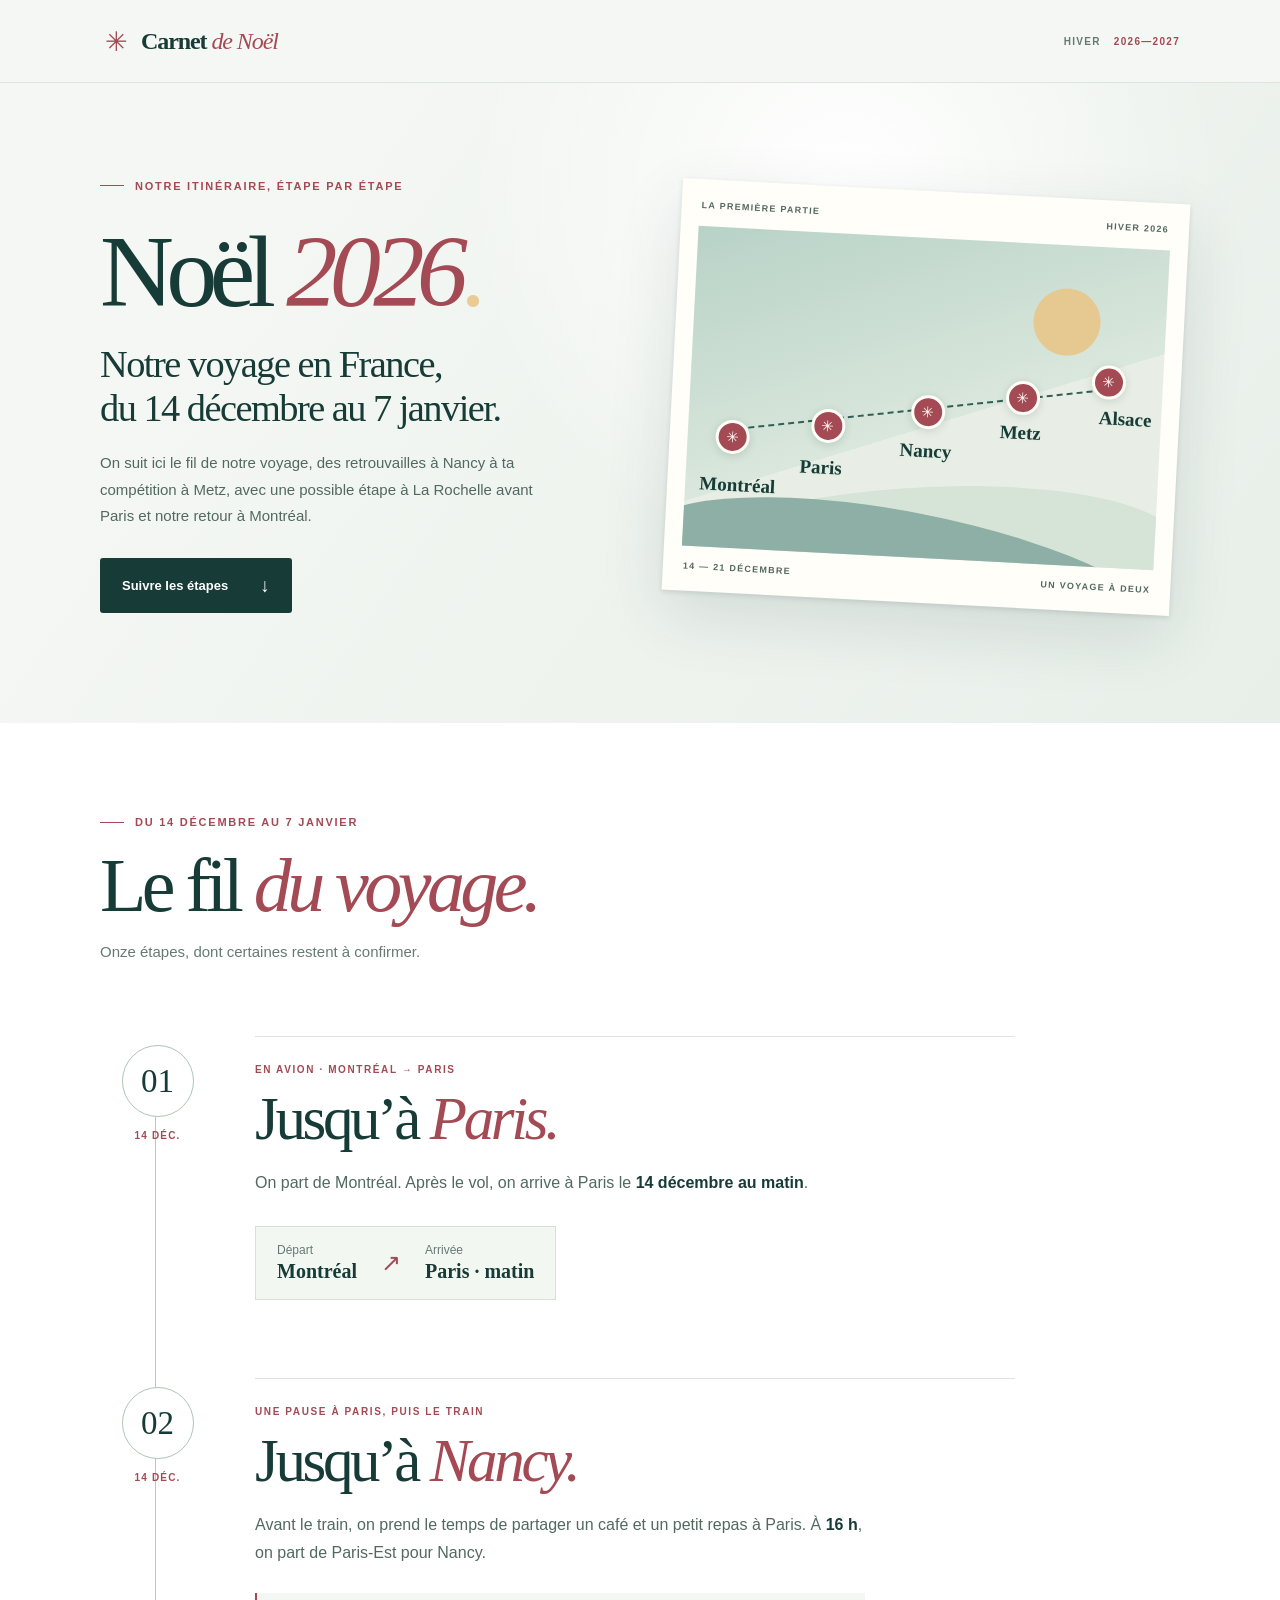
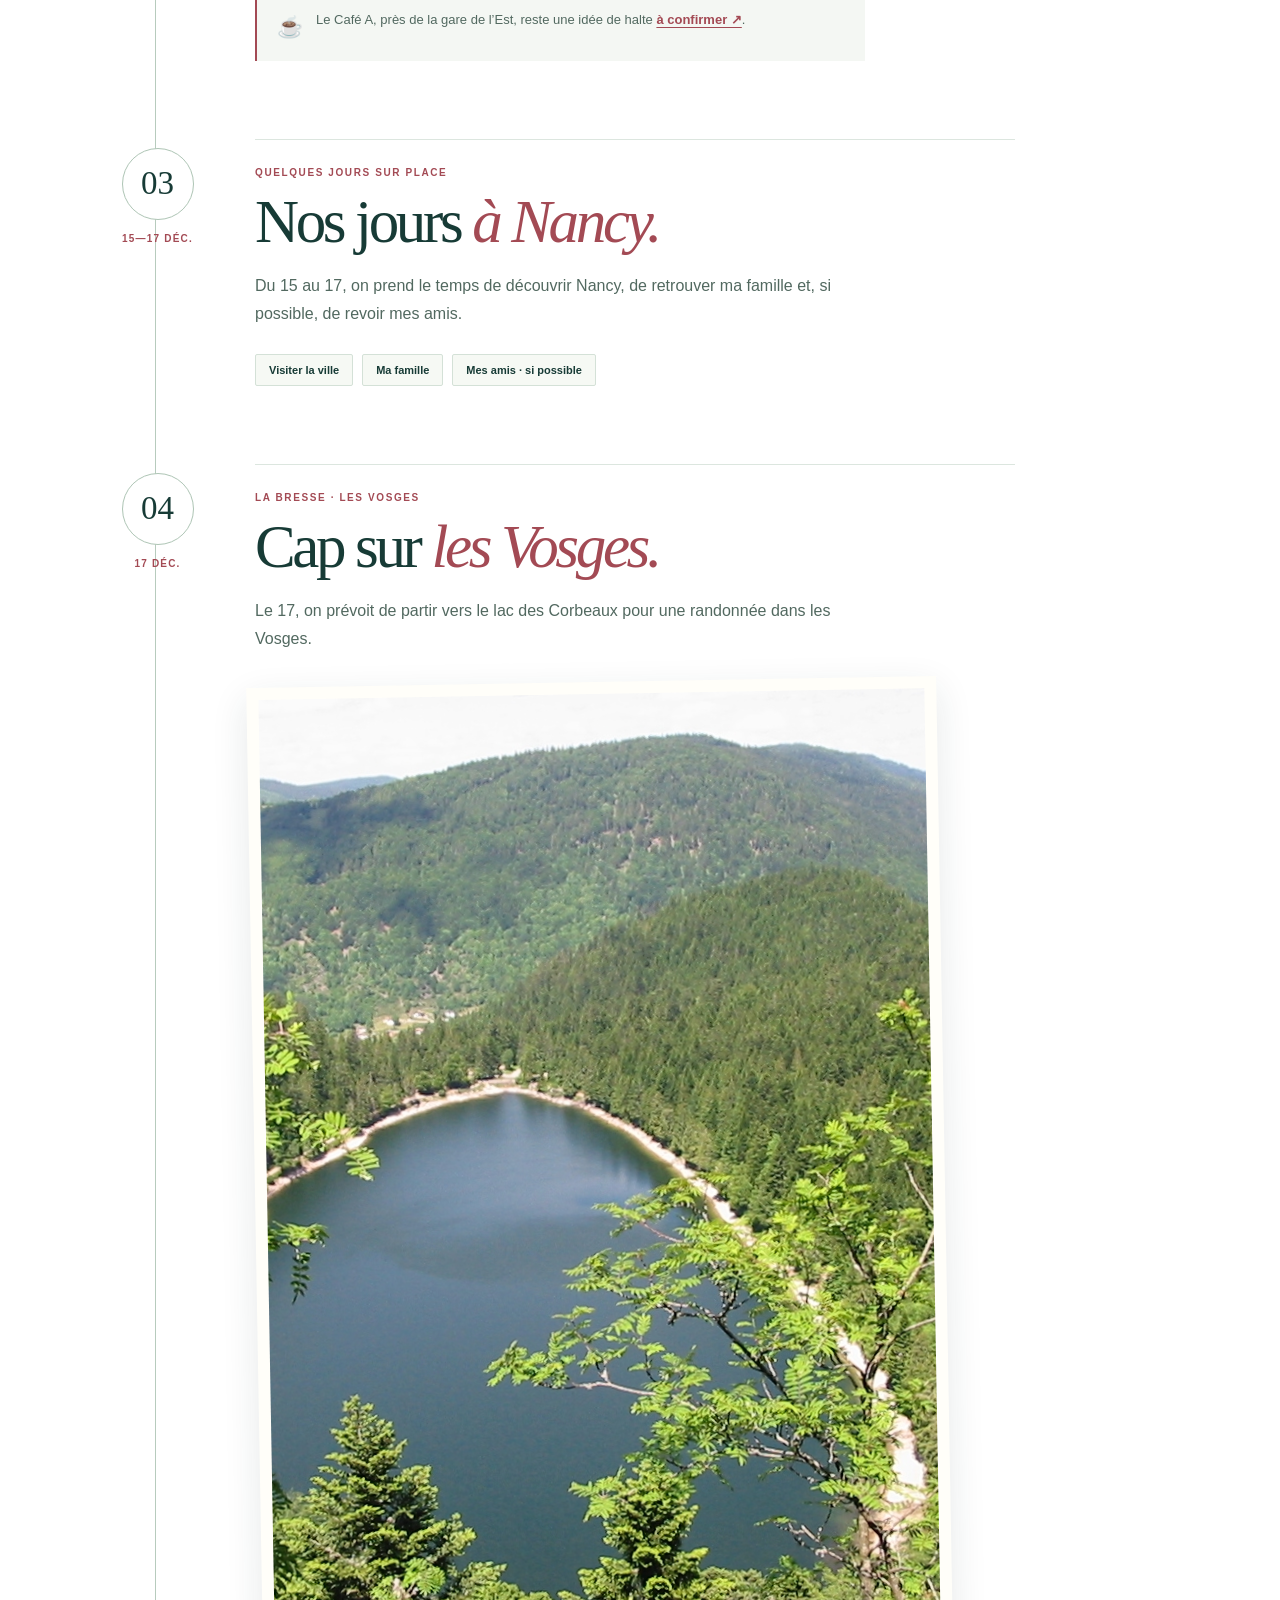
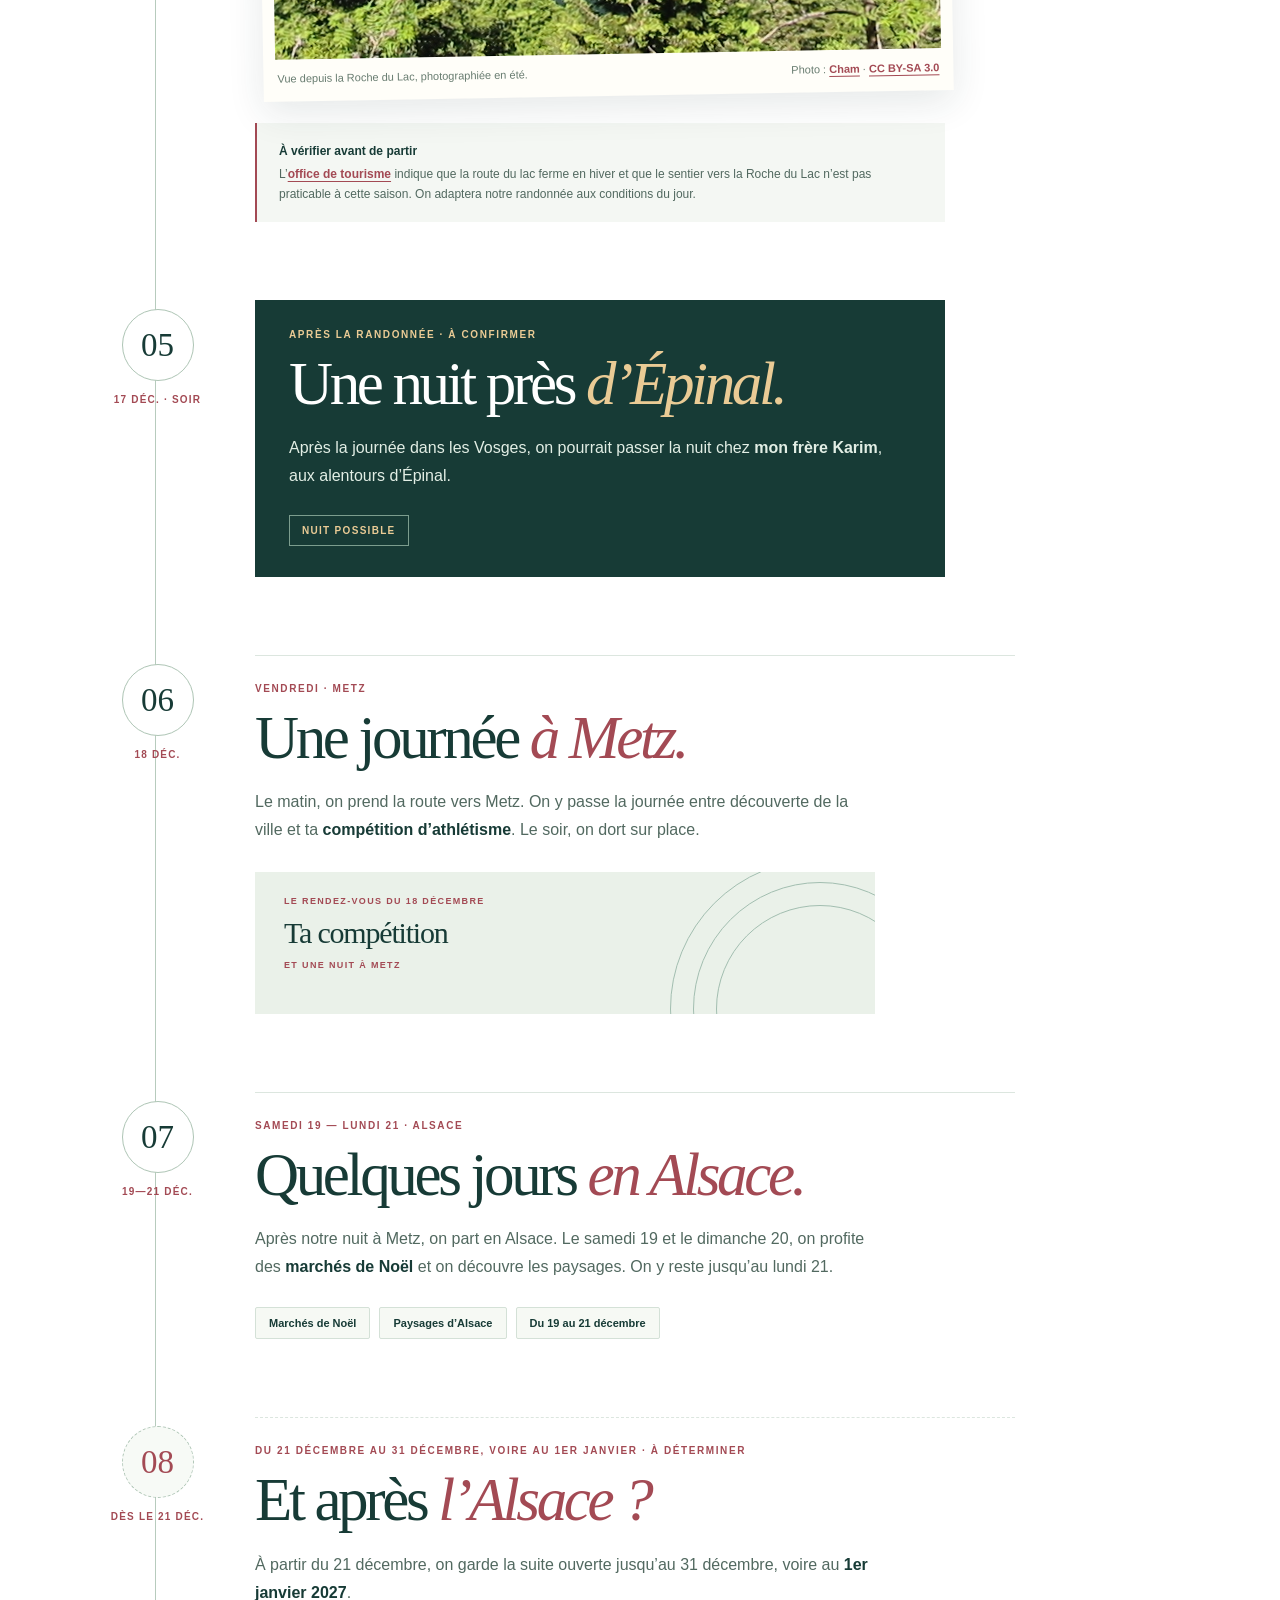
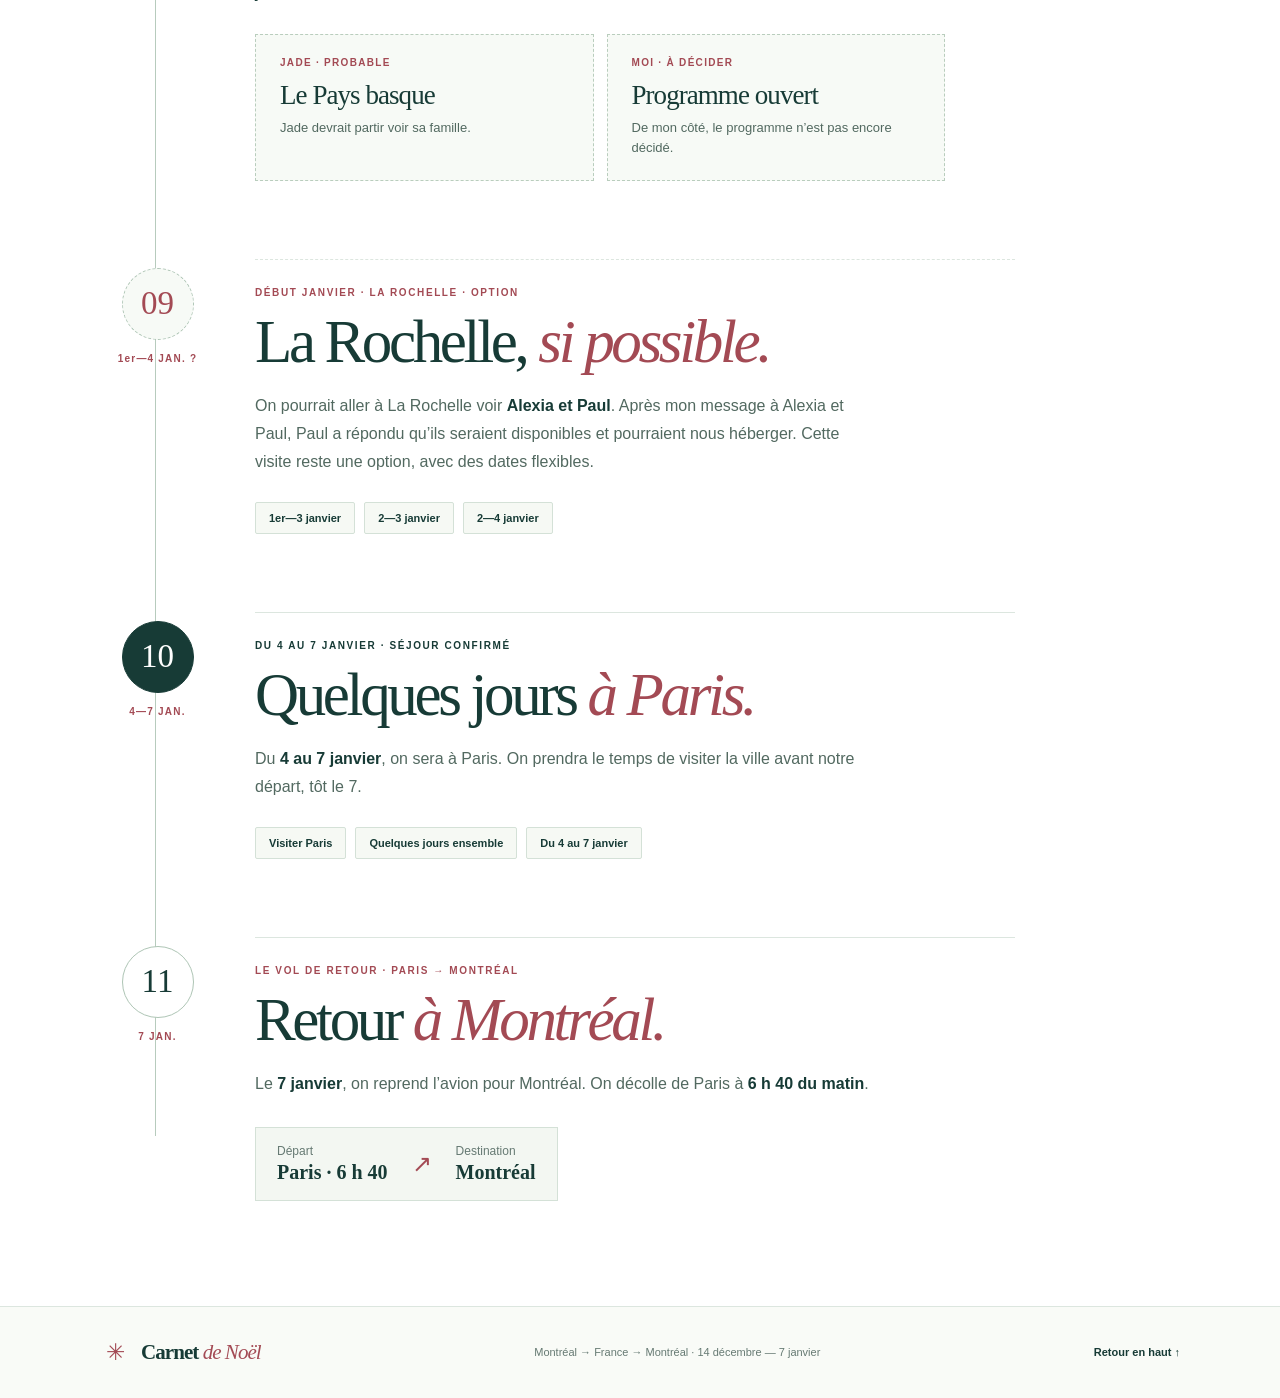
==== commit 6a6f6587: "Use shared on voice throughout itinerary" ====
--- a/index.html
+++ b/index.html
@@ -25,7 +25,7 @@
           <p class="eyebrow"><span class="eyebrow-line"></span> Notre itinéraire, étape par étape</p>
           <h1>Noël <em>2026</em><span class="title-period">.</span></h1>
           <p class="hero-lead">Notre voyage en France,<br />du 14 décembre au 7 janvier.</p>
-          <p class="hero-body">J’ai rassemblé ici le fil de notre voyage, des retrouvailles à Nancy à ta compétition à Metz, avec une possible étape à La Rochelle avant Paris et notre retour à Montréal.</p>
+          <p class="hero-body">On suit ici le fil de notre voyage, des retrouvailles à Nancy à ta compétition à Metz, avec une possible étape à La Rochelle avant Paris et notre retour à Montréal.</p>
           <a class="button" href="#etapes">Suivre les étapes <span aria-hidden="true">↓</span></a>
         </div>
         <div class="route-postcard" aria-label="Trajet du 14 au 21 décembre : Montréal, Paris, Nancy, Vosges, Épinal, Metz, Alsace">
@@ -54,7 +54,7 @@
             <article class="step-content">
               <p class="step-label">En avion · Montréal → Paris</p>
               <h3>Jusqu’à <em>Paris.</em></h3>
-              <p>Je pars de Montréal avec toi. Après le vol, nous arrivons à Paris le <strong>14 décembre au matin</strong>.</p>
+              <p>On part de Montréal. Après le vol, on arrive à Paris le <strong>14 décembre au matin</strong>.</p>
               <div class="step-detail"><span>Départ <strong>Montréal</strong></span><span class="detail-arrow" aria-hidden="true">↗</span><span>Arrivée <strong>Paris · matin</strong></span></div>
             </article>
           </li>
@@ -64,7 +64,7 @@
             <article class="step-content">
               <p class="step-label">Une pause à Paris, puis le train</p>
               <h3>Jusqu’à <em>Nancy.</em></h3>
-              <p>Avant le train, je prends le temps de partager un café et un petit repas avec toi à Paris. À <strong>16 h</strong>, nous partons de Paris-Est pour Nancy.</p>
+              <p>Avant le train, on prend le temps de partager un café et un petit repas à Paris. À <strong>16 h</strong>, on part de Paris-Est pour Nancy.</p>
               <div class="step-note"><span aria-hidden="true">☕</span><span>Le Café A, près de la gare de l’Est, reste une idée de halte <a href="https://www.cafea.fr/" target="_blank" rel="noopener noreferrer">à confirmer ↗</a>.</span></div>
             </article>
           </li>
@@ -74,7 +74,7 @@
             <article class="step-content">
               <p class="step-label">Quelques jours sur place</p>
               <h3>Nos jours <em>à Nancy.</em></h3>
-              <p>Du 15 au 17, je veux prendre le temps de découvrir Nancy avec toi, de retrouver ma famille et, si possible, de revoir mes amis.</p>
+              <p>Du 15 au 17, on prend le temps de découvrir Nancy, de retrouver ma famille et, si possible, de revoir mes amis.</p>
               <div class="tag-row" aria-label="Au programme à Nancy"><span>Visiter la ville</span><span>Ma famille</span><span>Mes amis · si possible</span></div>
             </article>
           </li>
@@ -84,9 +84,9 @@
             <article class="step-content">
               <p class="step-label">La Bresse · Les Vosges</p>
               <h3>Cap sur <em>les Vosges.</em></h3>
-              <p>Le 17, je prévois de partir avec toi vers le lac des Corbeaux pour une randonnée dans les Vosges.</p>
+              <p>Le 17, on prévoit de partir vers le lac des Corbeaux pour une randonnée dans les Vosges.</p>
               <figure class="lake-photo"><img src="assets/lac-des-corbeaux-roche-du-lac.jpg" alt="Vue en hauteur sur le lac des Corbeaux, entouré de forêt en été" width="1280" height="960" loading="lazy" /><figcaption><span>Vue depuis la Roche du Lac, photographiée en été.</span><span>Photo : <a href="https://commons.wikimedia.org/wiki/File:Lac_des_Corbeaux_2.jpg" target="_blank" rel="noopener noreferrer">Cham</a> · <a href="https://creativecommons.org/licenses/by-sa/3.0/" target="_blank" rel="noopener noreferrer">CC BY-SA 3.0</a></span></figcaption></figure>
-              <div class="travel-note"><strong>À vérifier avant de partir</strong><p>L’<a href="https://www.labresse.net/fiches/776000667-lac-des-corbeaux/" target="_blank" rel="noopener noreferrer">office de tourisme</a> indique que la route du lac ferme en hiver et que le sentier vers la Roche du Lac n’est pas praticable à cette saison. J’adapterai notre randonnée aux conditions du jour.</p></div>
+              <div class="travel-note"><strong>À vérifier avant de partir</strong><p>L’<a href="https://www.labresse.net/fiches/776000667-lac-des-corbeaux/" target="_blank" rel="noopener noreferrer">office de tourisme</a> indique que la route du lac ferme en hiver et que le sentier vers la Roche du Lac n’est pas praticable à cette saison. On adaptera notre randonnée aux conditions du jour.</p></div>
             </article>
           </li>
 
@@ -95,7 +95,7 @@
             <article class="step-content step-night">
               <p class="step-label">Après la randonnée · À confirmer</p>
               <h3>Une nuit près <em>d’Épinal.</em></h3>
-              <p>Après la journée dans les Vosges, j’envisage qu’on passe la nuit chez <strong>mon frère Karim</strong>, aux alentours d’Épinal.</p>
+              <p>Après la journée dans les Vosges, on pourrait passer la nuit chez <strong>mon frère Karim</strong>, aux alentours d’Épinal.</p>
               <span class="status">Nuit possible</span>
             </article>
           </li>
@@ -105,7 +105,7 @@
             <article class="step-content">
               <p class="step-label">Vendredi · Metz</p>
               <h3>Une journée <em>à Metz.</em></h3>
-              <p>Le matin, je prends la route vers Metz avec toi. Je veux profiter de la ville et être là pour t’encourager pendant ta <strong>compétition d’athlétisme</strong>. Après cette journée, nous dormons à Metz.</p>
+              <p>Le matin, on prend la route vers Metz. On y passe la journée entre découverte de la ville et ta <strong>compétition d’athlétisme</strong>. Le soir, on dort sur place.</p>
               <div class="metz-event"><span>LE RENDEZ-VOUS DU 18 DÉCEMBRE</span><strong>Ta compétition</strong><span>ET UNE NUIT À METZ</span><div class="track-lines" aria-hidden="true"></div></div>
             </article>
           </li>
@@ -115,7 +115,7 @@
             <article class="step-content">
               <p class="step-label">Samedi 19 — lundi 21 · Alsace</p>
               <h3>Quelques jours <em>en Alsace.</em></h3>
-              <p>Après notre nuit à Metz, je pars avec toi en Alsace. Le samedi 19 et le dimanche 20, je veux profiter des <strong>marchés de Noël</strong> et découvrir les paysages. Nous y restons jusqu’au lundi 21.</p>
+              <p>Après notre nuit à Metz, on part en Alsace. Le samedi 19 et le dimanche 20, on profite des <strong>marchés de Noël</strong> et on découvre les paysages. On y reste jusqu’au lundi 21.</p>
               <div class="tag-row" aria-label="Au programme en Alsace"><span>Marchés de Noël</span><span>Paysages d’Alsace</span><span>Du 19 au 21 décembre</span></div>
             </article>
           </li>
@@ -125,10 +125,10 @@
             <article class="step-content">
               <p class="step-label">Du 21 décembre au 31 décembre, voire au 1er janvier · À déterminer</p>
               <h3>Et après <em>l’Alsace ?</em></h3>
-              <p>À partir du 21 décembre, je laisse la suite ouverte jusqu’au 31 décembre, voire au <strong>1er janvier 2027</strong>.</p>
+              <p>À partir du 21 décembre, on garde la suite ouverte jusqu’au 31 décembre, voire au <strong>1er janvier 2027</strong>.</p>
               <div class="open-plans" aria-label="Projets possibles après l’Alsace">
-                <div><span>Jade · probable</span><strong>Le Pays basque</strong><p>Tu partiras sûrement voir ta famille.</p></div>
-                <div><span>Moi · à décider</span><strong>Programme ouvert</strong><p>Je n’ai pas encore décidé ce que je ferai.</p></div>
+                <div><span>Jade · probable</span><strong>Le Pays basque</strong><p>Jade devrait partir voir sa famille.</p></div>
+                <div><span>Moi · à décider</span><strong>Programme ouvert</strong><p>De mon côté, le programme n’est pas encore décidé.</p></div>
               </div>
             </article>
           </li>
@@ -138,7 +138,7 @@
             <article class="step-content">
               <p class="step-label">Début janvier · La Rochelle · Option</p>
               <h3>La Rochelle, <em>si possible.</em></h3>
-              <p>Je pourrais aller avec toi à La Rochelle voir <strong>Alexia et Paul</strong>. Je les ai contactés : Paul m’a dit qu’ils seraient disponibles et pourraient nous héberger. Cette visite reste une option, avec des dates flexibles.</p>
+              <p>On pourrait aller à La Rochelle voir <strong>Alexia et Paul</strong>. Après mon message à Alexia et Paul, Paul a répondu qu’ils seraient disponibles et pourraient nous héberger. Cette visite reste une option, avec des dates flexibles.</p>
               <div class="tag-row" aria-label="Dates envisagées pour La Rochelle"><span>1er—3 janvier</span><span>2—3 janvier</span><span>2—4 janvier</span></div>
             </article>
           </li>
@@ -148,7 +148,7 @@
             <article class="step-content">
               <p class="step-label">Du 4 au 7 janvier · Séjour confirmé</p>
               <h3>Quelques jours <em>à Paris.</em></h3>
-              <p>Du <strong>4 au 7 janvier</strong>, nous serons à Paris. Je veux prendre le temps de visiter la ville avec toi avant notre départ, tôt le 7.</p>
+              <p>Du <strong>4 au 7 janvier</strong>, on sera à Paris. On prendra le temps de visiter la ville avant notre départ, tôt le 7.</p>
               <div class="tag-row" aria-label="Au programme à Paris"><span>Visiter Paris</span><span>Quelques jours ensemble</span><span>Du 4 au 7 janvier</span></div>
             </article>
           </li>
@@ -158,7 +158,7 @@
             <article class="step-content">
               <p class="step-label">Le vol de retour · Paris → Montréal</p>
               <h3>Retour <em>à Montréal.</em></h3>
-              <p>Le <strong>7 janvier</strong>, je reprends l’avion avec toi pour Montréal. Départ de Paris à <strong>6 h 40 du matin</strong>.</p>
+              <p>Le <strong>7 janvier</strong>, on reprend l’avion pour Montréal. On décolle de Paris à <strong>6 h 40 du matin</strong>.</p>
               <div class="step-detail"><span>Départ <strong>Paris · 6 h 40</strong></span><span class="detail-arrow" aria-hidden="true">↗</span><span>Destination <strong>Montréal</strong></span></div>
             </article>
           </li>
